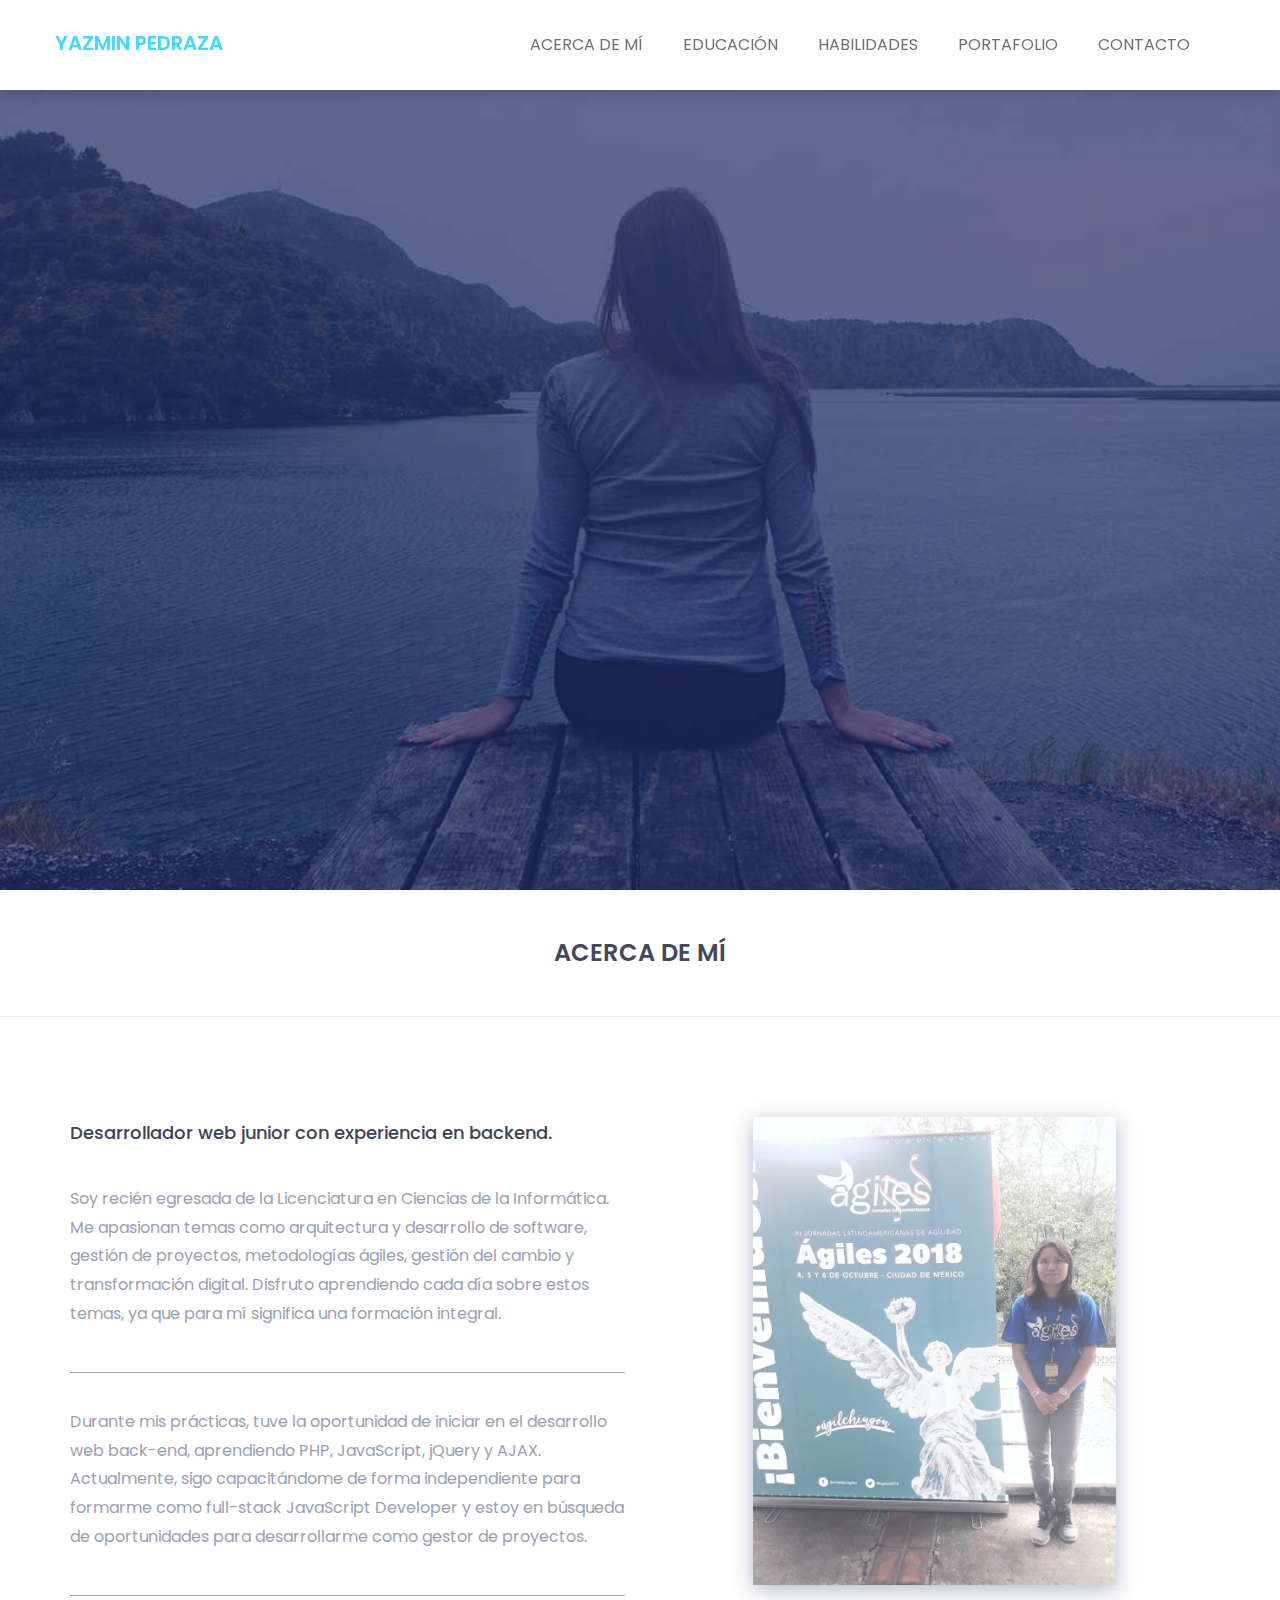
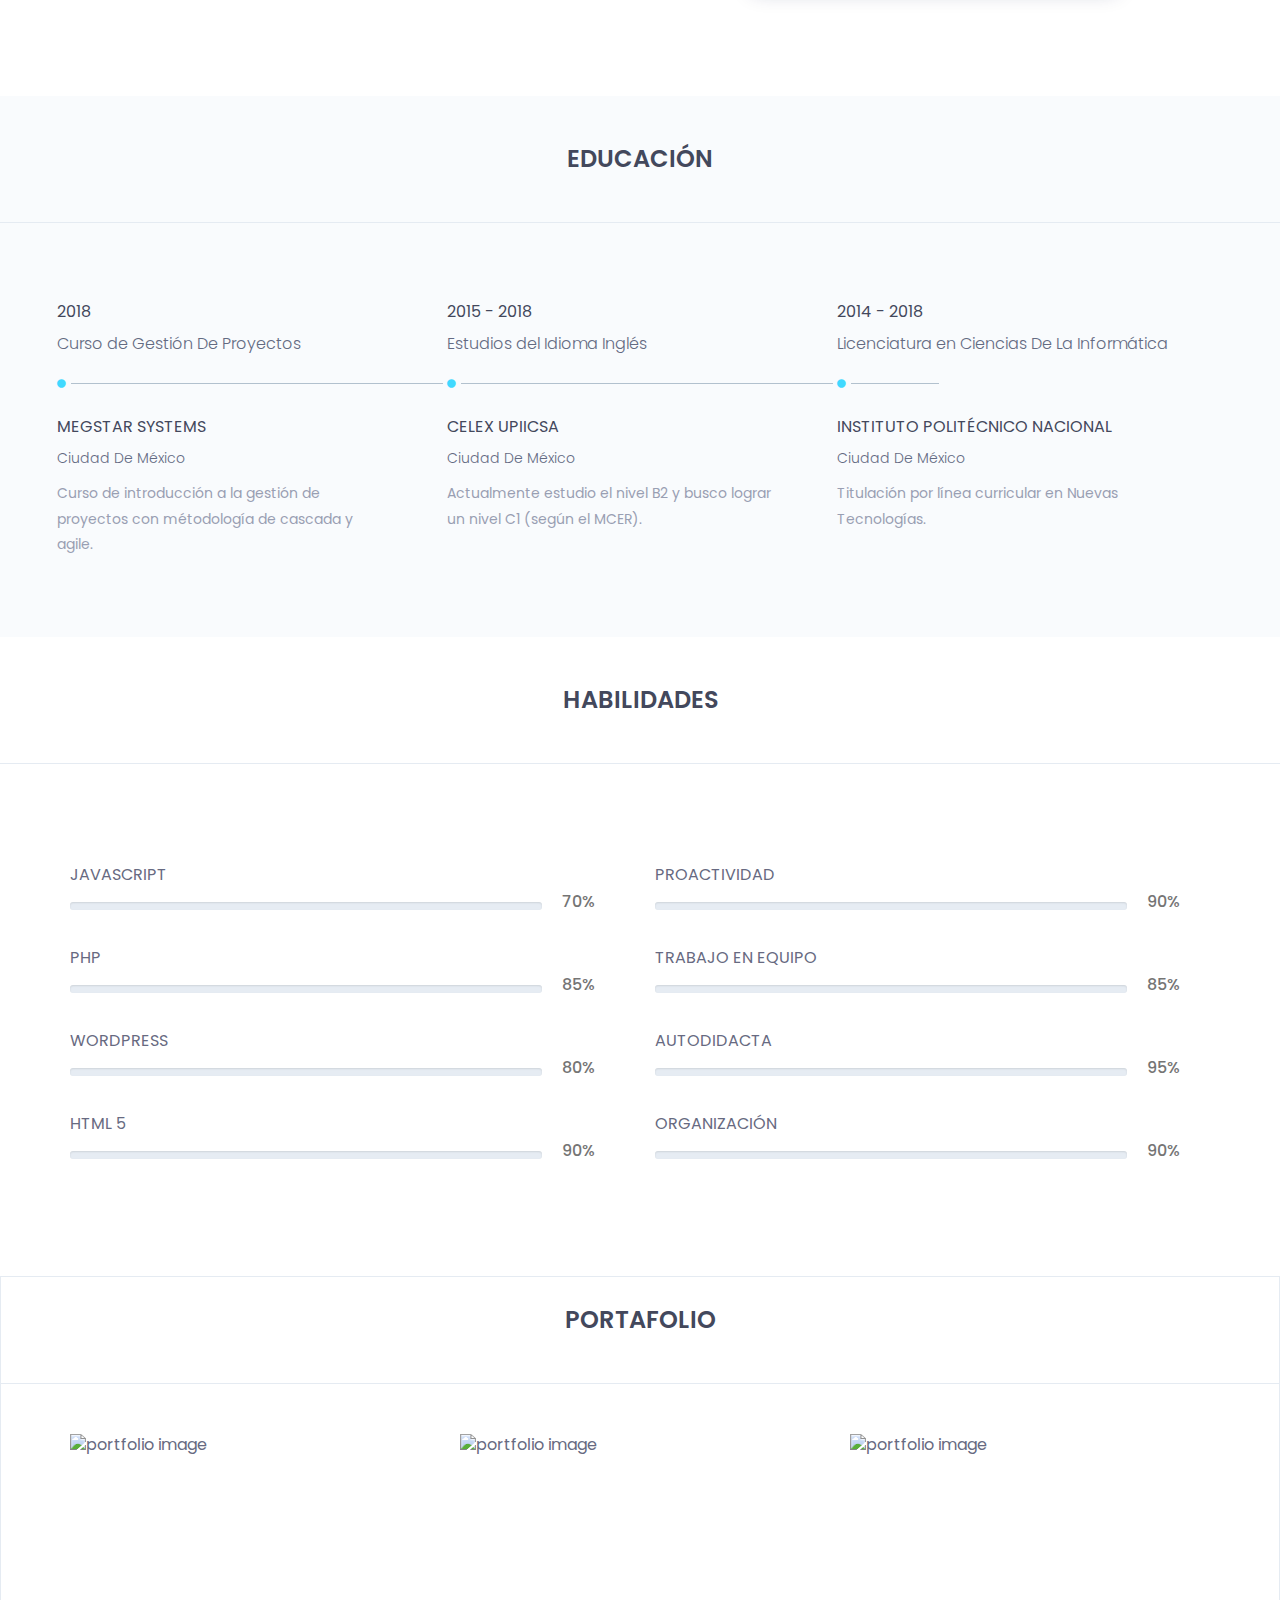
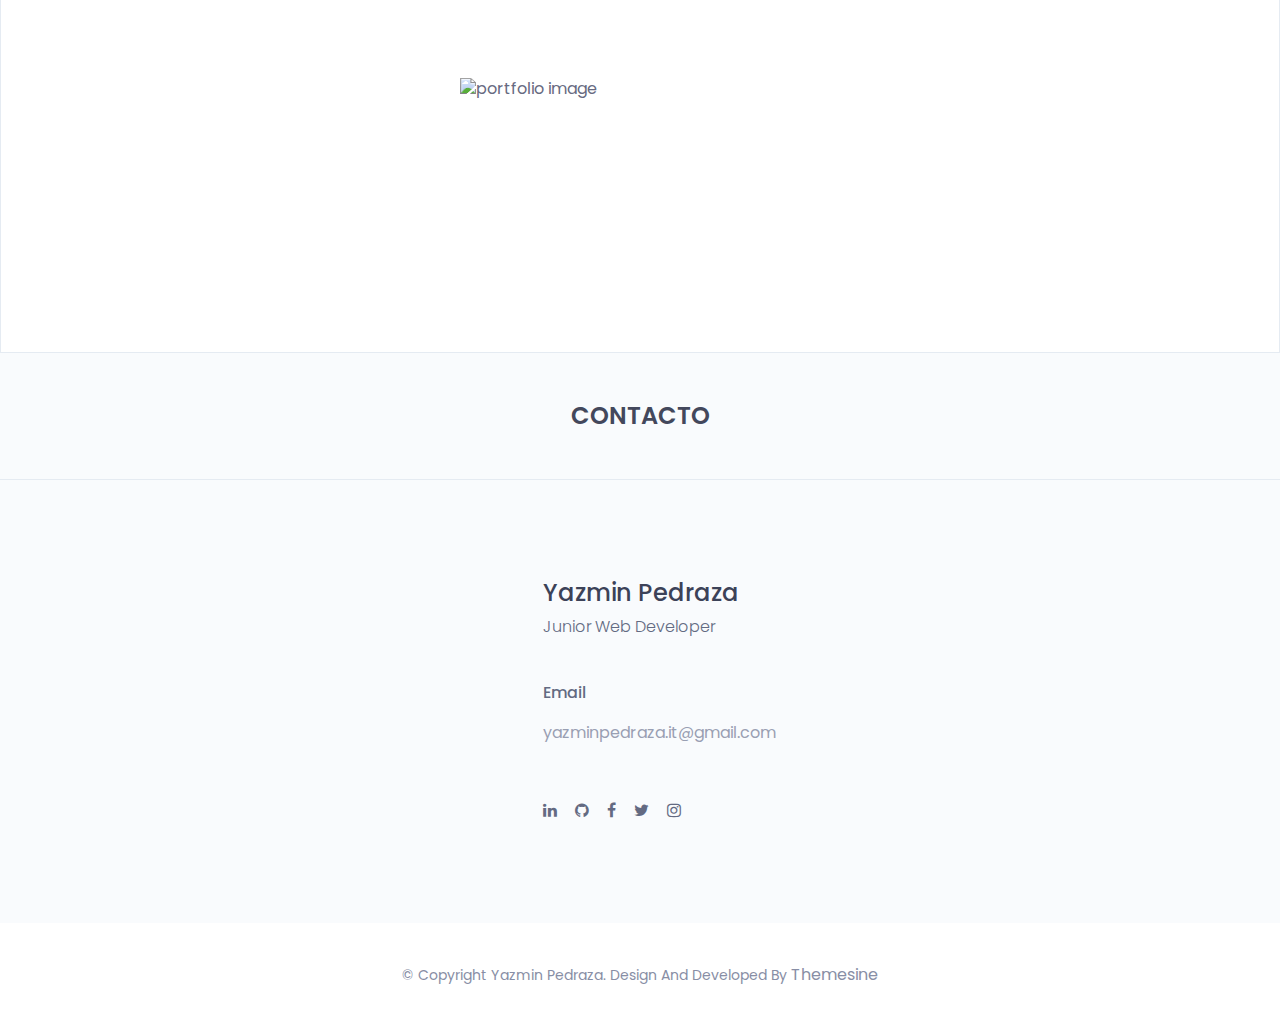
==== index.html @ 6881bf3b "Modificando "Contacto"" ====
<!doctype html>
<html class="no-js" lang="es">

    <head>
        <!-- meta data -->
        <meta charset="utf-8">
        <meta http-equiv="X-UA-Compatible" content="IE=edge">
        <meta name="viewport" content="width=device-width, initial-scale=1">
        <!-- The above 3 meta tags *must* come first in the head; any other head content must come *after* these tags -->

        <!--font-family-->
		<link href="https://fonts.googleapis.com/css?family=Poppins:100,200,300,400,500,600,700,800,900&amp;subset=devanagari,latin-ext" rel="stylesheet">
        
        <!-- title of site -->
        <title>Yazmin Pedraza</title>

        <!-- For favicon png -->
		<link rel="shortcut icon" type="image/icon" href="assets/logo/favicon.png"/>
       
        <!--font-awesome.min.css-->
        <link rel="stylesheet" href="assets/css/font-awesome.min.css">

		<!--flat icon css-->
		<link rel="stylesheet" href="assets/css/flaticon.css">

		<!--animate.css-->
        <link rel="stylesheet" href="assets/css/animate.css">

        <!--owl.carousel.css-->
        <link rel="stylesheet" href="assets/css/owl.carousel.min.css">
		<link rel="stylesheet" href="assets/css/owl.theme.default.min.css">
		
        <!--bootstrap.min.css-->
        <link rel="stylesheet" href="assets/css/bootstrap.min.css">
		
		<!-- bootsnav -->
		<link rel="stylesheet" href="assets/css/bootsnav.css" >	
        
        <!--style.css-->
        <link rel="stylesheet" href="assets/css/style.css">
        
        <!--responsive.css-->
        <link rel="stylesheet" href="assets/css/responsive.css">

        
        <!-- HTML5 shim and Respond.js for IE8 support of HTML5 elements and media queries -->
        <!-- WARNING: Respond.js doesn't work if you view the page via file:// -->
		
        <!--[if lt IE 9]>
			<script src="https://oss.maxcdn.com/html5shiv/3.7.3/html5shiv.min.js"></script>
			<script src="https://oss.maxcdn.com/respond/1.4.2/respond.min.js"></script>
        <![endif]-->

    </head>
	
	<body>
		<!--[if lte IE 9]>
            <p class="browserupgrade">You are using an <strong>outdated</strong> browser. Please <a href="https://browsehappy.com/">upgrade your browser</a> to improve your experience and security.</p>
        <![endif]-->
		
		<!-- top-area Start -->
		<header class="top-area">
			<div class="header-area">
				<!-- Start Navigation -->
			    <nav class="navbar navbar-default bootsnav navbar-fixed dark no-background">

			        <div class="container">

			            <!-- Start Header Navigation -->
			            <div class="navbar-header">
			                <button type="button" class="navbar-toggle" data-toggle="collapse" data-target="#navbar-menu">
			                    <i class="fa fa-bars"></i>
			                </button>
			                <a class="navbar-brand" href="index.html">Yazmin Pedraza</a>
			            </div><!--/.navbar-header-->
			            <!-- End Header Navigation -->

			            <!-- Collect the nav links, forms, and other content for toggling -->
			            <div class="collapse navbar-collapse menu-ui-design" id="navbar-menu">
			                <ul class="nav navbar-nav navbar-right" data-in="fadeInDown" data-out="fadeOutUp">
			                <li class="smooth-menu active"></li>
			                	<li class="smooth-menu"><a href="#about">acerca de mí</a></li>
			                    <li class="smooth-menu"><a href="#education">educación</a></li>
			                    <li class="smooth-menu"><a href="#skills">habilidades</a></li>
			                    <li class="smooth-menu"><a href="#portfolio">portafolio</a></li>
			                    <!--<li class="smooth-menu"><a href="#">blog</a></li>-->
			                    <li class="smooth-menu"><a href="#contact">contacto</a></li>
			                </ul><!--/.nav -->
			            </div><!-- /.navbar-collapse -->
			        </div><!--/.container-->
			    </nav><!--/nav-->
			    <!-- End Navigation -->
			</div><!--/.header-area-->

		    <div class="clearfix"></div>

		</header><!-- /.top-area-->
		<!-- top-area End -->
	
		<!--welcome-hero start -->
		<section id="welcome-hero" class="welcome-hero">
			<div class="container">
				<div class="row">
					<div class="col-md-12 text-center">
						<div class="header-text">
							<h2><span>¡</span>Hola<span>!</span> Soy<br>Yazmin<br>Pedraza</h2>
							<p>Junior Web Developer</p>
						</div><!--/.header-text-->
					</div><!--/.col-->
				</div><!-- /.row-->
			</div><!-- /.container-->

		</section><!--/.welcome-hero-->
		<!--welcome-hero end -->

		<!--about start -->
		<section id="about" class="about">
			<div class="section-heading text-center">
				<h2>Acerca de mí</h2>
			</div>
			<div class="container">
				<div class="about-content">
					<div class="row">
						<div class="col-sm-6">
							<div class="single-about-txt">
								<h3>
									Desarrollador web junior con experiencia en backend. 
								</h3>
								<p>
									Soy recién egresada de la Licenciatura en Ciencias de la Informática. 
									Me apasionan temas como arquitectura y desarrollo de software, gestión de proyectos, metodologías ágiles, gestión del cambio y transformación digital. 
									Disfruto aprendiendo cada día sobre estos temas, ya que para mí significa una formación integral.     
								</p>
								<p>
									Durante mis prácticas, tuve la oportunidad de iniciar en el desarrollo web back-end, aprendiendo PHP, JavaScript, jQuery y AJAX. 
									Actualmente, sigo capacitándome de forma independiente para formarme como  full-stack JavaScript Developer y estoy en búsqueda de oportunidades para desarrollarme como gestor de proyectos. 
								</p>
							</div>
						</div>
						<div class="col-sm-offset-1 col-sm-5">
							<div class="single-about-img">
								<img src="assets/images/about/agiles_2018.jpg" alt="profile_image">
							</div>
						</div>
					</div>
				</div>
			</div>
		</section><!--/.about-->
		<!--about end -->
		
		<!--education start -->
		<section id="education" class="education">
			<div class="section-heading text-center">
				<h2>Educación</h2>
			</div>
			<div class="container">
				<div class="education-horizontal-timeline">
					<div class="row">
						<div class="col-sm-4">
							<div class="single-horizontal-timeline">
								<div class="experience-time">
									<h2>2018</h2>
									<h3>Curso <span> de </span> Gestión de proyectos</h3>
								</div><!--/.experience-time-->
								<div class="timeline-horizontal-border">
									<i class="fa fa-circle" aria-hidden="true"></i>
									<span class="single-timeline-horizontal"></span>
								</div>
								<div class="timeline">
									<div class="timeline-content">
										<h4 class="title">
											Megstar Systems
										</h4>
										<h5>Ciudad de México</h5>
										<p class="description">
											Curso de introducción a la gestión de proyectos con métodología de cascada  y agile. 
										</p>
									</div><!--/.timeline-content-->
								</div><!--/.timeline-->
							</div>
						</div>
						<div class="col-sm-4">
							<div class="single-horizontal-timeline">
								<div class="experience-time">
									<h2>2015 - 2018</h2>
									<h3>Estudios <span>del</span> idioma Inglés </h3>
								</div><!--/.experience-time-->
								<div class="timeline-horizontal-border">
									<i class="fa fa-circle" aria-hidden="true"></i>
									<span class="single-timeline-horizontal"></span>
								</div>
								<div class="timeline">
									<div class="timeline-content">
										<h4 class="title">
											CELEX UPIICSA
										</h4>
										<h5>Ciudad de México</h5>
										<p class="description">
											Actualmente estudio el nivel B2 y busco lograr un nivel C1 (según el MCER).
										</p>
									</div><!--/.timeline-content-->
								</div><!--/.timeline-->
							</div>
						</div>
						<div class="col-sm-4">
							<div class="single-horizontal-timeline">
								<div class="experience-time">
									<h2>2014 - 2018</h2>
									<h3>Licenciatura <span> en </span> Ciencias de la Informática</h3>
								</div><!--/.experience-time-->
								<div class="timeline-horizontal-border">
									<i class="fa fa-circle" aria-hidden="true"></i>
									<span class="single-timeline-horizontal spacial-horizontal-line
									"></span>
								</div>
								<div class="timeline">
									<div class="timeline-content">
										<h4 class="title">
											Instituto Politécnico Nacional
										</h4>
										<h5>Ciudad de México</h5>
										<p class="description">
											Titulación por línea curricular en Nuevas Tecnologías. 
										</p>
									</div><!--/.timeline-content-->
								</div><!--/.timeline-->
							</div>
						</div>
					</div>
				</div>
			</div>

		</section><!--/.education-->
		<!--education end -->

		<!--skills start -->
		<section id="skills" class="skills">
				<div class="skill-content">
					<div class="section-heading text-center">
						<h2>Habilidades</h2>
					</div>
					<div class="container">
						<div class="row">
							<div class="col-md-6">
								<div class="single-skill-content">
									<div class="barWrapper">
										<span class="progressText">JavaScript</span>
										<div class="single-progress-txt">
											<div class="progress ">
												<div class="progress-bar" role="progressbar" aria-valuenow="70" aria-valuemin="10" aria-valuemax="100" style="">
													  
												</div>
											</div>
											<h3>70%</h3>	
										</div>
									</div><!-- /.barWrapper -->
									<div class="barWrapper">
										<span class="progressText">PHP</span>
										<div class="single-progress-txt">
											<div class="progress ">
											   <div class="progress-bar" role="progressbar" aria-valuenow="85" aria-valuemin="10" aria-valuemax="100" style="">
												    
											   </div>
											</div>
											<h3>85%</h3>	
										</div>
									</div><!-- /.barWrapper -->
									<div class="barWrapper">
										<span class="progressText">WordPress</span>
										<div class="single-progress-txt">
											<div class="progress ">
											   <div class="progress-bar" role="progressbar" aria-valuenow="80" aria-valuemin="10" aria-valuemax="100" style="">
												   
											   </div>
											</div>
											<h3>80%</h3>	
										</div>
									</div><!-- /.barWrapper -->
									<div class="barWrapper">
										<span class="progressText">HTML 5</span>
										<div class="single-progress-txt">
											<div class="progress ">
											   <div class="progress-bar" role="progressbar" aria-valuenow="90" aria-valuemin="10" aria-valuemax="100" style="">
												    
											   </div>
											</div>
											<h3>90%</h3>	
										</div>
									</div><!-- /.barWrapper -->
								</div>
							</div>
							<div class="col-md-6">
								<div class="single-skill-content">
									<div class="barWrapper">
										<span class="progressText">Proactividad</span>
										<div class="single-progress-txt">
											<div class="progress ">
												<div class="progress-bar" role="progressbar" aria-valuenow="90" aria-valuemin="10" aria-valuemax="100" style="">
													
												</div>
											</div>
											<h3>90%</h3>	
										</div>
									</div><!-- /.barWrapper -->
									<div class="barWrapper">
										<span class="progressText">Trabajo en equipo</span>
										<div class="single-progress-txt">
											<div class="progress ">
											   <div class="progress-bar" role="progressbar" aria-valuenow="85" aria-valuemin="10" aria-valuemax="100" style="">
												    
											   </div>
											</div>
											<h3>85%</h3>	
										</div>
									</div><!-- /.barWrapper -->
									<div class="barWrapper">
										<span class="progressText">Autodidacta</span>
										<div class="single-progress-txt">
											<div class="progress ">
											   <div class="progress-bar" role="progressbar" aria-valuenow="95" aria-valuemin="10" aria-valuemax="100" style="">
												   
											   </div>
											</div>
											<h3>95%</h3>	
										</div>
									</div><!-- /.barWrapper -->
									<div class="barWrapper">
										<span class="progressText"> Organización</span>
										<div class="single-progress-txt">
											<div class="progress ">
											   <div class="progress-bar" role="progressbar" aria-valuenow="90" aria-valuemin="10" aria-valuemax="100" style="">
												    
											   </div>
											</div>
											<h3>90%</h3>	
										</div>
									</div><!-- /.barWrapper -->
								</div>
							</div>
						</div><!-- /.row -->
					</div>	<!-- /.container -->		
				</div><!-- /.skill-content-->

		</section><!--/.skills-->
		<!--skills end -->

		

		<!--portfolio start -->
		<section id="portfolio" class="portfolio">
			<div class="portfolio-details">
				<div class="section-heading text-center">
					<h2>portafolio</h2>
				</div>
				<div class="container">
					<div class="portfolio-content">
						<div class="isotope">
							<div class="row">

								<div class="col-sm-4">
									<div class="item">
										<img src="assets/images/portfolio/logo_php.jpg" alt="portfolio image"/>
										<div class="isotope-overlay">
											<a>
												Curso de PHP
											</a>
										</div><!-- /.isotope-overlay -->
									</div><!-- /.item -->
									<div class="item" style="display: none;">
										<img src="assets/images/portfolio/logo_sosi.png" alt="portfolio image"/>
										<div class="isotope-overlay">
											<a href="https://masquek-fe.site">
												Proyecto SOSI
											</a>
										</div><!-- /.isotope-overlay -->
									</div><!-- /.item -->
								</div><!-- /.col -->

								<div class="col-sm-4">
									<div class="item">
										<img src="assets/images/portfolio/logo_js.png" alt="portfolio image"/>
										<div class="isotope-overlay">
											<a>
												Curso de JavaScript
											</a>
										</div><!-- /.isotope-overlay -->
									</div><!-- /.item -->
									<div class="item">
										<img src="assets/images/portfolio/logo_sosi.png" alt="portfolio image"/>
										<div class="isotope-overlay">
											<a href="https://masquek-fe.site">
												Proyecto SOSI
											</a>
										</div><!-- /.isotope-overlay -->
									</div><!-- /.item -->
								</div><!-- /.col -->

								<div class="col-sm-4">
									<div class="item">
										<img src="assets/images/portfolio/logo_wp.png" alt="portfolio image"/>
										<div class="isotope-overlay">
											<a>
												Curso de WordPress
											</a>
										</div><!-- /.isotope-overlay -->

									</div><!-- /.item -->
									<div class="item" style="display: none;">
										<img src="assets/images/portfolio/p5.jpg" alt="portfolio image"/>
										<div class="isotope-overlay">
											<a href="#">
												Próximamente
											</a>
										</div><!-- /.isotope-overlay -->
									</div><!-- /.item -->
								</div><!-- /.col -->
							</div><!-- /.row -->
						</div><!--/.isotope-->
					</div><!--/.gallery-content-->
				</div><!--/.container-->
			</div><!--/.portfolio-details-->

		</section><!--/.portfolio-->
		<!--portfolio end -->

		<!--contact start -->
		<section id="contact" class="contact">
			<div class="section-heading text-center">
				<h2>contacto</h2>
			</div>
			<div class="container" id="contact_container">
				<div class="contact-content">
					<div class="row">
						<div class="col-md-offset-1">
							<div class="single-contact-box">
								<div class="contact-adress">
									<div class="contact-add-head">
										<h3>Yazmin Pedraza</h3>
										<p>Junior web developer</p>
									</div>
									<div class="contact-add-info">
										<div class="single-contact-add-info">
											<h3>email</h3>
											<p>yazminpedraza.it@gmail.com</p>
										</div>
									</div>
								</div><!--/.contact-adress-->
								<div class="hm-foot-icon">
									<ul>
										<li><a href="https://www.linkedin.com/in/yazmin-pedraza" target="_blank"><i class="fa fa-linkedin"></i></a></li><!--/li-->
										<li><a href="https://github.com/YazminPedraza" target="_blank"><i class="fa fa-github"></i></a></li><!--/li-->
										<li><a href="https://www.facebook.com/yazinect" target="_blank"><i class="fa fa-facebook"></i></a></li><!--/li-->
										<li><a href="https://twitter.com/yazinect" target="_blank"><i class="fa fa-twitter"></i></a></li><!--/li-->
										<li><a href="https://www.instagram.com/yazinect" target="_blank"><i class="fa fa-instagram"></i></a></li><!--/li-->
									</ul><!--/ul-->
								</div><!--/.hm-foot-icon-->
							</div><!--/.single-contact-box-->
						</div><!--/.col-->
					</div><!--/.row-->
				</div><!--/.contact-content-->
			</div><!--/.container-->

		</section><!--/.contact-->
		<!--contact end -->

		<!--footer-copyright start-->
		<footer id="footer-copyright" class="footer-copyright">
			<div class="container">
				<div class="hm-footer-copyright text-center">
					<p>
						&copy; copyright Yazmin Pedraza. design and developed by <a href="https://www.themesine.com/">themesine</a>
					</p><!--/p-->
				</div><!--/.text-center-->
			</div><!--/.container-->

			<div id="scroll-Top">
				<div class="return-to-top">
					<i class="fa fa-angle-up " id="scroll-top" ></i>
				</div>
				
			</div><!--/.scroll-Top-->
			
        </footer><!--/.footer-copyright-->
		<!--footer-copyright end-->
		
		<!-- Include all js compiled plugins (below), or include individual files as needed -->

		<script src="assets/js/jquery.js"></script>
        
        <!--modernizr.min.js-->
        <script src="https://cdnjs.cloudflare.com/ajax/libs/modernizr/2.8.3/modernizr.min.js"></script>
		
		<!--bootstrap.min.js-->
        <script src="assets/js/bootstrap.min.js"></script>
		
		<!-- bootsnav js -->
		<script src="assets/js/bootsnav.js"></script>
		
		<!-- jquery.sticky.js -->
		<script src="assets/js/jquery.sticky.js"></script>
		
		<!-- for progress bar start-->

		<!-- progressbar js -->
		<script src="assets/js/progressbar.js"></script>

		<!-- appear js -->
		<script src="assets/js/jquery.appear.js"></script>

		<!-- for progress bar end -->

		<!--owl.carousel.js-->
        <script src="assets/js/owl.carousel.min.js"></script>


		<script src="https://cdnjs.cloudflare.com/ajax/libs/jquery-easing/1.4.1/jquery.easing.min.js"></script>
		
        
        <!--Custom JS-->
        <script src="assets/js/custom.js"></script>
        
    </body>
	
</html>
---- assets/css/flaticon.css ----
/*
    Flaticon icon font: Flaticon
    Creation date: 21/11/2018 08:39
    */

@font-face {
  font-family: "Flaticon";
  src: url("../fonts/Flaticon.eot");
  src: url("../fonts/Flaticon.eot?#iefix") format("embedded-opentype"),
       url("../fonts/Flaticon.woff") format("woff"),
       url("../fonts/Flaticon.ttf") format("truetype"),
       url("../fonts/Flaticon.svg#Flaticon") format("svg");
  font-weight: normal;
  font-style: normal;
}

@media screen and (-webkit-min-device-pixel-ratio:0) {
  @font-face {
    font-family: "Flaticon";
    src: url("../fonts/Flaticon.svg#Flaticon") format("svg");
  }
}

[class^="flaticon-"]:before, [class*=" flaticon-"]:before,
[class^="flaticon-"]:after, [class*=" flaticon-"]:after {   
  font-family: Flaticon;
  font-size: 24px;
  font-style: normal;
  margin-left: 0px;
}

.flaticon-facebook-logo-button:before { content: "\f100"; }
.flaticon-twitter-logo-button:before { content: "\f101"; }
.flaticon-linkedin-logo-button:before { content: "\f102"; }
.flaticon-github-logo:before { content: "\f103"; }
---- assets/css/bootsnav.css ----
/* ==============================================================

Template name : Bootsnav - Multi Purpose Header
Categorie : Bootstrap Menu in CSS
Author : adamnurdin01
Version : v.1.2
Created : 2016-06-02
Last update : 2016-10-19

============================================================== */

/* MEGAMENU STYLE
=================================*/
nav.bootsnav .dropdown.megamenu-fw {
    position: static;
}

nav.bootsnav .container {
    position: relative;
}

nav.bootsnav .megamenu-fw .dropdown-menu {
    left: auto;
}

nav.bootsnav .megamenu-content {
    padding: 15px;
    width: 100% !important;
}

nav.bootsnav .megamenu-content .title{
    margin-top: 0;
}

nav.bootsnav .dropdown.megamenu-fw .dropdown-menu {
    left: 0;
    right: 0;
}

/* Navbar
=================================*/
nav.navbar.bootsnav{
    margin-bottom: 0;
    -moz-border-radius: 0px;
    -webkit-border-radius: 0px;
    -o-border-radius: 0px;
    border-radius: 0px;
    background-color: #fff;
    border: none;
    border-bottom: solid 1px #e0e0e0;
    z-index: 9;
}

nav.navbar.bootsnav ul.nav > li > a{
    color: #6f6f6f;
    background-color: transparent;
    outline: none;
    margin-bottom: -2px;
}

nav.navbar.bootsnav ul.nav li.megamenu-fw > a:hover,
nav.navbar.bootsnav ul.nav li.megamenu-fw > a:focus,
nav.navbar.bootsnav ul.nav li.active > a:hover,
nav.navbar.bootsnav ul.nav li.active > a:focus,
nav.navbar.bootsnav ul.nav li.active > a{
    background-color: transparent;
}

nav.navbar.bootsnav .navbar-toggle{
    background-color: #fff;
    border: none;
    padding: 0;
    font-size: 18px;
    position: relative;
    top: 5px;
}

nav.navbar.bootsnav ul.nav .dropdown-menu .dropdown-menu{
    top: 0;
    left: 100%;
}

nav.navbar.bootsnav ul.nav ul.dropdown-menu > li > a{
    white-space:normal;
}


ul.menu-col{
    padding: 0;
    margin: 0;
    list-style: none;
}

ul.menu-col li a{
    color: #6f6f6f;
}

ul.menu-col li a:hover,
ul.menu-col li a:focus{
    text-decoration: none;
}

/* Navbar Full
=================================*/
nav.bootsnav.navbar-full{
    padding-bottom: 10px;
    padding-top: 10px;
}

nav.bootsnav.navbar-full .navbar-header{
    display: block;
    width: 100%;
}

nav.bootsnav.navbar-full .navbar-toggle{
    display: inline-block;
    margin-right: 0;
    position: relative;
    top: 0;
    font-size: 30px;
    -webkit-transition: all 1s ease-in-out;
	-moz-transition: all 1s ease-in-out;
	-o-transition: all 1s ease-in-out;
	-ms-transition: all 1s ease-in-out;
	transition: all 1s ease-in-out;
}

nav.bootsnav.navbar-full .navbar-collapse{
    position: fixed;
    width: 100%;
    height: 100% !important;
    top: 0;
    left: 0;
    padding: 0;
    display: none !important;
    z-index: 9;
}

nav.bootsnav.navbar-full .navbar-collapse.in{
    display: block !important;
}

nav.bootsnav.navbar-full .navbar-collapse .nav-full{
    overflow: auto;
}

nav.bootsnav.navbar-full .navbar-collapse .wrap-full-menu{
    display: table-cell;
    vertical-align: middle;
    background-color: #fff;
    overflow: auto;
}

nav.bootsnav.navbar-full .navbar-collapse .nav-full::-webkit-scrollbar {
    width: 0;
}

nav.bootsnav.navbar-full .navbar-collapse .nav-full::-moz-scrollbar {
    width: 0;
}

nav.bootsnav.navbar-full .navbar-collapse .nav-full::-ms-scrollbar {
    width: 0;
}

nav.bootsnav.navbar-full .navbar-collapse .nav-full::-o-scrollbar {
    width: 0;
}


nav.bootsnav.navbar-full .navbar-collapse ul.nav{
    display: block;
    width: 100%;
    overflow: auto;
}

nav.bootsnav.navbar-full .navbar-collapse ul.nav a:hover,
nav.bootsnav.navbar-full .navbar-collapse ul.nav a:focus,
nav.bootsnav.navbar-full .navbar-collapse ul.nav a{
    background-color: transparent;
}

nav.bootsnav.navbar-full .navbar-collapse ul.nav > li{
    float: none;
    display: block;
    text-align: center;
}

nav.bootsnav.navbar-full .navbar-collapse ul.nav > li > a{
    display: table;
    margin: auto;
    text-transform: uppercase;
    font-weight: bold;
    letter-spacing: 2px;
    font-size: 24px;
    padding: 10px 15px;
}

li.close-full-menu > a{
    padding-top: 0px;
    padding-bottom: 0px;
}

li.close-full-menu{
    padding-top: 30px;
    padding-bottom: 30px;
}

/* Atribute Navigation
=================================*/
.attr-nav{
    float: right;
    display: inline-block;
    margin-left: 13px;
    margin-right: -15px;
}

.attr-nav > ul{
    padding: 0;
    margin: 0 0 -7px 0;
    list-style: none;
    display: inline-block;
}

.attr-nav > ul > li{
    float: left;
    display: block;
}

.attr-nav > ul > li > a{
    color: #6f6f6f;
    display: block;
    padding: 28px 15px;
    position: relative;
}

.attr-nav > ul > li > a span.badge{
    position: absolute;
    top: 50%;
    margin-top: -15px;
    right: 5px;
    font-size: 10px;
    padding: 0;
    width: 15px;
    height: 15px;
    padding-top: 2px;
}

.attr-nav > ul > li.dropdown ul.dropdown-menu{
    -moz-border-radius: 0px;
    -webkit-border-radius: 0px;
    -o-border-radius: 0px;
    border-radius: 0px;
    -moz-box-shadow: 0px 0px 0px;
    -webkit-box-shadow: 0px 0px 0px;
    -o-box-shadow: 0px 0px 0px;
    box-shadow: 0px 0px 0px;
    border: solid 1px #e0e0e0;
}

ul.cart-list{
    padding: 0 !important;
    width: 250px !important;
}

ul.cart-list > li{
    position: relative;
    border-bottom: solid 1px #efefef;
    padding: 15px 15px 23px 15px !important;
}

ul.cart-list > li > a.photo{
    padding: 0 !important;
    margin-right: 15px;
    float: left;
    display: block;
    width: 50px;
    height: 50px;
    left: 15px;
    top: 15px;
}

ul.cart-list > li img{
    width: 50px;
    height: 50px;
    border: solid 1px #efefef;
}

ul.cart-list > li > h6{
    margin: 0;
}

ul.cart-list > li > h6 > a.photo{
    padding: 0 !important;
    display: block;
}

ul.cart-list > li > p{
    margin-bottom: 0;
}

ul.cart-list > li.total{
    background-color: #f5f5f5;
    padding-bottom: 15px !important;
}

ul.cart-list > li.total > .btn{
    display: inline-block;
    border-bottom: solid 1px #efefef;
}

ul.cart-list > li .price{
    font-weight: bold;
}

ul.cart-list > li.total > span{
    padding-top: 8px;
}

/* Top Search
=================================*/
.top-search{
    background-color: #333;
    padding: 10px 0;
    display: none;
}

.top-search input.form-control{
    background-color: transparent;
    border: none;
    -moz-box-shadow: 0px 0px 0px;
    -webkit-box-shadow: 0px 0px 0px;
    -o-box-shadow: 0px 0px 0px;
    box-shadow: 0px 0px 0px;
    color: #fff;
    height: 40px;
    padding: 0 15px;
}

.top-search .input-group-addon{
    background-color: transparent;
    border: none;
    color: #fff;
    padding-left: 0;
    padding-right: 0;
}

.top-search .input-group-addon.close-search{
    cursor: pointer;
}

/* Side Menu
=================================*/
body{
    -webkit-transition: all 0.3s ease-in-out;
	-moz-transition: all 0.3s ease-in-out;
	-o-transition: all 0.3s ease-in-out;
	-ms-transition: all 0.3s ease-in-out;
	transition: all 0.3s ease-in-out;
}

body.on-side{
    margin-left: -280px;
}

.side{
    position: fixed;
    overflow-y: auto;
    top: 0;
    right: -280px;
    width: 280px;
    padding: 25px 30px;
    height: 100%;
    display: block;
    background-color: #333;
    -webkit-transition: all 0.3s ease-in-out;
	-moz-transition: all 0.3s ease-in-out;
	-o-transition: all 0.3s ease-in-out;
	-ms-transition: all 0.3s ease-in-out;
	transition: all 0.3s ease-in-out;
    z-index: 9;
}

.side.on{
    right: 0;
}

.side .close-side{
    float: right;
    color: #fff;
    position: relative;
    z-index: 2;
    font-size: 16px;
}

.side .widget{
    position: relative;
    z-index: 1;
    margin-bottom: 25px;
}

.side .widget .title{
    color: #fff;
    margin-bottom: 15px;
}

.side .widget ul.link{
    padding: 0;
    margin: 0;
    list-style: none;
}

.side .widget ul.link li a{
    color: #9f9f9f;
    letter-spacing: 1px;
}

.side .widget ul.link li a:focus,
.side .widget ul.link li a:hover{
    color: #fff;
    text-decoration: none;
}

/* Share
=================================*/
nav.navbar.bootsnav .share{
    padding: 0 30px;
    margin-bottom: 30px;
}

nav.navbar.bootsnav .share ul{
    display: inline-block;
    padding: 0;
    margin: 0 0 -7px 0;
    list-style: none;
}

nav.navbar.bootsnav .share ul > li{
    float: left;
    display: block;
    margin-right: 5px;
}

nav.navbar.bootsnav .share ul > li > a{
    display: table-cell;
    vertical-align: middle;
    text-align: center;
    width: 35px;
    height: 35px;
    -moz-border-radius: 50%;
    -webkit-border-radius: 50%;
    -o-border-radius: 50%;
    border-radius: 50%;
    background-color: #cfcfcf;
    color: #fff;
}

/* Transparent
=================================*/
nav.navbar.bootsnav.navbar-fixed{
    position: fixed;
    display: block;
    width: 100%;
}

nav.navbar.bootsnav.no-background{
    -webkit-transition: all 1s ease-in-out;
	-moz-transition: all 1s ease-in-out;
	-o-transition: all 1s ease-in-out;
	-ms-transition: all 1s ease-in-out;
	transition: all 1s ease-in-out;
}

/* Navbar Sticky
=================================*/
.wrap-sticky{
    position: relative;
    -webkit-transition: all 0.3s ease-in-out;
	-moz-transition: all 0.3s ease-in-out;
	-o-transition: all 0.3s ease-in-out;
	-ms-transition: all 0.3s ease-in-out;
	transition: all 0.3s ease-in-out;
}

.wrap-sticky nav.navbar.bootsnav{
    position: absolute;
    width: 100%;
    left: 0;
    top: 0;
}

.wrap-sticky nav.navbar.bootsnav.sticked{
    position: fixed;
    -webkit-transition: all 0.2s ease-in-out;
	-moz-transition: all 0.2s ease-in-out;
	-o-transition: all 0.2s ease-in-out;
	-ms-transition: all 0.2s ease-in-out;
	transition: all 0.2s ease-in-out;
}

body.on-side .wrap-sticky nav.navbar.bootsnav.sticked{
    left: -280px;
}

/* Navbar Responsive
=================================*/
@media (min-width: 1024px) and (max-width:1400px) {
    body.wrap-nav-sidebar .wrapper .container{
        width: 100%;
        padding-left: 30px;
        padding-right: 30px;
    }
}

@media (min-width: 1024px) {
    /* General Navbar
    =================================*/
    nav.navbar.bootsnav ul.nav .dropdown-menu .dropdown-menu{
        margin-top: -2px;
    }

    nav.navbar.bootsnav ul.nav.navbar-right .dropdown-menu .dropdown-menu{
        left: -200px;
    }
    
    nav.navbar.bootsnav ul.nav > li > a{
        padding: 30px 15px;
        font-weight: 600;
    }
    
    nav.navbar.bootsnav ul.nav > li.dropdown > a.dropdown-toggle:after{
        font-family: 'FontAwesome';
        content: "\f0d7";
        margin-left: 5px;
        margin-top: 2px;
    }
    
    nav.navbar.bootsnav li.dropdown ul.dropdown-menu{
        -moz-box-shadow: 0px 0px 0px;
        -webkit-box-shadow: 0px 0px 0px;
        -o-box-shadow: 0px 0px 0px;
        box-shadow: 0px 0px 0px;
        -moz-border-radius: 0px;
        -webkit-border-radius: 0px;
        -o-border-radius: 0px;
        border-radius: 0px;
        padding: 0;
        width: 200px;
        background: #fff;
        border: solid 1px #e0e0e0;
        border-top: solid 5px;
    }
    
    nav.navbar.bootsnav li.dropdown ul.dropdown-menu > li a:hover,
    nav.navbar.bootsnav li.dropdown ul.dropdown-menu > li a:hover{
        background-color: transparent;
    }
    
    nav.navbar.bootsnav li.dropdown ul.dropdown-menu > li > a{
        padding: 10px 15px;
        border-bottom: solid 1px #eee;
        color: #6f6f6f;
    }
    
    nav.navbar.bootsnav li.dropdown ul.dropdown-menu > li:last-child > a{
        border-bottom: none;
    }
    
    nav.navbar.bootsnav ul.navbar-right li.dropdown ul.dropdown-menu li a{
        text-align: right;
    }
    
    nav.navbar.bootsnav li.dropdown ul.dropdown-menu li.dropdown > a.dropdown-toggle:before{
        font-family: 'FontAwesome';
        float: right;
        content: "\f105";
        margin-top: 0;
    }
    
    nav.navbar.bootsnav ul.navbar-right li.dropdown ul.dropdown-menu li.dropdown > a.dropdown-toggle:before{
        font-family: 'FontAwesome';
        float: left;
        content: "\f104";
        margin-top: 0;
    }
    
    nav.navbar.bootsnav li.dropdown ul.dropdown-menu ul.dropdown-menu{
        top: -3px;
    }
    
    nav.navbar.bootsnav ul.dropdown-menu.megamenu-content{
        padding: 0 15px !important;
    }
    
    nav.navbar.bootsnav ul.dropdown-menu.megamenu-content > li{
       padding: 25px 0 20px;
    }
    
    nav.navbar.bootsnav ul.dropdown-menu.megamenu-content.tabbed{
        padding: 0;
    }
    
    nav.navbar.bootsnav ul.dropdown-menu.megamenu-content.tabbed > li{
        padding: 0;
    }
    
    nav.navbar.bootsnav ul.dropdown-menu.megamenu-content .col-menu{
        padding: 0 30px;
        margin: 0 -0.5px;
        border-left: solid 1px #f0f0f0;
        border-right: solid 1px #f0f0f0;
    }
    
    nav.navbar.bootsnav ul.dropdown-menu.megamenu-content .col-menu:first-child{
        border-left: none;
    }
    
    nav.navbar.bootsnav ul.dropdown-menu.megamenu-content .col-menu:last-child{
        border-right: none;
    }
    
    nav.navbar.bootsnav ul.dropdown-menu.megamenu-content .content{
        display: none;
    }
    
    nav.navbar.bootsnav ul.dropdown-menu.megamenu-content .content ul.menu-col li a{
        text-align: left;
        padding: 5px 0;
        display: block;
        width: 100%;
        margin-bottom: 0;
        border-bottom: none;
        color: #6f6f6f;
    }
    
    nav.navbar.bootsnav.on ul.dropdown-menu.megamenu-content .content{
        display: block !important;
        height: auto !important;
    }
    
    /* Navbar Transparent
    =================================*/  
    nav.navbar.bootsnav.no-background{
        background-color: transparent;
        border: none;
    }
    
    nav.navbar.bootsnav.navbar-transparent .attr-nav{
        padding-left: 15px;
        margin-left: 30px;
    }
    
    nav.navbar.bootsnav.navbar-transparent.white{
        background-color: rgba(255,255,255,0.3);
        border-bottom: solid 1px #bbb;
    }
    
    nav.navbar.navbar-inverse.bootsnav.navbar-transparent.dark,
    nav.navbar.bootsnav.navbar-transparent.dark{
        background-color: rgba(0,0,0,0.3);
        border-bottom: solid 1px #555;
    }
    
    nav.navbar.bootsnav.navbar-transparent.white .attr-nav{
        border-left: solid 1px #bbb;
    }
    
    nav.navbar.navbar-inverse.bootsnav.navbar-transparent.dark .attr-nav,
    nav.navbar.bootsnav.navbar-transparent.dark .attr-nav{
        border-left: solid 1px #555;
    }
    
    nav.navbar.bootsnav.no-background.white .attr-nav > ul > li > a,
    nav.navbar.bootsnav.navbar-transparent.white .attr-nav > ul > li > a,
    nav.navbar.bootsnav.navbar-transparent.white ul.nav > li > a,
    nav.navbar.bootsnav.no-background.white ul.nav > li > a{
        color: #fff;
    }
    
    nav.navbar.bootsnav.navbar-transparent.dark .attr-nav > ul > li > a,
    nav.navbar.bootsnav.navbar-transparent.dark ul.nav > li > a{
        color: #eee;
    }
    
    nav.navbar.bootsnav.navbar-fixed.navbar-transparent .logo-scrolled,
    nav.navbar.bootsnav.navbar-fixed.no-background .logo-scrolled{
        display: none;
    }

    nav.navbar.bootsnav.navbar-fixed.navbar-transparent .logo-display,
    nav.navbar.bootsnav.navbar-fixed.no-background .logo-display{
        display: block;
    }

    nav.navbar.bootsnav.navbar-fixed .logo-display{
        display: none;
    }

    nav.navbar.bootsnav.navbar-fixed .logo-scrolled{
        display: block;
    }
    
    /* Atribute Navigation
    =================================*/    
    .attr-nav > ul > li.dropdown ul.dropdown-menu{
        margin-top: 0;
        margin-left: 55px;
        width: 250px;
        left: -250px;
    }
    
    /* Menu Center
    =================================*/
    nav.navbar.bootsnav.menu-center .container{
        position: relative;
    }
    
    nav.navbar.bootsnav.menu-center ul.nav.navbar-center{
        float:none;
        margin: 0 auto;
        display: table;
        table-layout: fixed;
    }
    
    nav.navbar.bootsnav.menu-center .navbar-header,
    nav.navbar.bootsnav.menu-center .attr-nav{
        position: absolute;
    }
    
    nav.navbar.bootsnav.menu-center .attr-nav{
        right: 15px;
    }
    
    /* Navbar Brand top
    =================================*/
    nav.bootsnav.navbar-brand-top .navbar-header{
        display: block;
        width: 100%;
        text-align: center;
    }
    
    nav.bootsnav.navbar-brand-top ul.nav > li.dropdown > ul.dropdown-menu{
        margin-top: 2px;
    }
    
    nav.bootsnav.navbar-brand-top ul.nav > li.dropdown.megamenu-fw > ul.dropdown-menu{
        margin-top: 0;
    }
    
    nav.bootsnav.navbar-brand-top .navbar-header .navbar-brand{
        display: inline-block;
        float: none;
        margin: 0;
    }
    
    nav.bootsnav.navbar-brand-top .navbar-collapse{
        text-align: center;
    }
    
    nav.bootsnav.navbar-brand-top ul.nav{
        display: inline-block;
        float: none;
        margin: 0 0 -5px 0;
    }
    
    /* Navbar Center
    =================================*/
    nav.bootsnav.brand-center .navbar-header{
        display: block;
        width: 100%;
        position: absolute;
        text-align: center;
        top: 0;
        left: 0;
    }
    
    nav.bootsnav.brand-center .navbar-brand{
        display: inline-block;
        float: none;
    }
    
    nav.bootsnav.brand-center .navbar-collapse{
        text-align: center;
        display: inline-block;
        padding-left: 0;
        padding-right: 0;
    }
    
    nav.bootsnav.brand-center ul.nav > li.dropdown > ul.dropdown-menu{
        margin-top: 2px;
    }
    
    nav.bootsnav.brand-center ul.nav > li.dropdown.megamenu-fw > ul.dropdown-menu{
        margin-top: 0;
    }
    
    nav.bootsnav.brand-center .navbar-collapse .col-half{
        width: 50%;
        float: left;
        display: block;
    }
    
    nav.bootsnav.brand-center .navbar-collapse .col-half.left{
        text-align: right;
        padding-right: 100px;
    }
    
    nav.bootsnav.brand-center .navbar-collapse .col-half.right{
        text-align: left;
        padding-left: 100px;
    }
    
    nav.bootsnav.brand-center ul.nav{
        float: none !important;
        margin-bottom: -5px !important;
        display: inline-block !important;
    }
    
    nav.bootsnav.brand-center ul.nav.navbar-right{
        margin: 0;
    }
    
    nav.bootsnav.brand-center.center-side .navbar-collapse .col-half.left{
        text-align: left;
        padding-right: 100px;
    }
    
    nav.bootsnav.brand-center.center-side .navbar-collapse .col-half.right{
        text-align: right;
        padding-left: 100px;
    }
    
    /* Navbar Sidebar
    =================================*/
    body.wrap-nav-sidebar .wrapper{
        padding-left: 260px; 
        overflow-x: hidden;
    }

    nav.bootsnav.navbar-sidebar{
        position: fixed;
        width: 260px;
        overflow: hidden;
        left: 0;
        padding: 0  0 0 0 !important;
        background: #fff;
        border-right: solid 1px #dfdfdf;
    }  
    
    nav.bootsnav.navbar-sidebar .scroller{
        width: 280px;
        overflow-y:auto;
        overflow-x: hidden;
    }

    nav.bootsnav.navbar-sidebar .container-fluid,
    nav.bootsnav.navbar-sidebar .container{
        padding: 0 !important;
    }

    nav.bootsnav.navbar-sidebar .navbar-header{
        float: none;
        display: block;
        width: 260px;
        padding: 10px 15px;
        margin: 10px 0 0 0 !important;
    }
    
    nav.bootsnav.navbar-sidebar .navbar-collapse{
        padding: 0 !important;
        width: 260px;
    }

    nav.bootsnav.navbar-sidebar ul.nav{
        float: none;
        display: block;
        width: 100%;
        padding: 0 15px !important;
        margin: 0 0 30px 0;
    }

    nav.bootsnav.navbar-sidebar ul.nav li{
        float: none !important;
    }
    
    nav.bootsnav.navbar-sidebar ul.nav > li > a{
        padding: 10px 15px;
        font-weight: bold;
    }
    
    nav.bootsnav.navbar-sidebar ul.nav > li.dropdown > a:after{
        float: right;
    }
    
    nav.bootsnav.navbar-sidebar ul.nav li.dropdown ul.dropdown-menu{
        left: 100%;
        top: 0;
        position: relative !important;
        left: 0 !important;
        width: 100% !important;
        height: auto !important;
        background-color: transparent;
        border: none !important;
        padding: 0;
        -moz-box-shadow: 0px 0px 0px;
        -webkit-box-shadow: 0px 0px 0px;
        -o-box-shadow: 0px 0px 0px;
        box-shadow: 0px 0px 0px;
    }
    
    nav.bootsnav.navbar-sidebar ul.nav .megamenu-content .col-menu{
        border: none !important;
    }
    
    nav.bootsnav.navbar-sidebar ul.nav > li.dropdown > ul.dropdown-menu{
        margin-bottom: 15px;
    }
    
    nav.bootsnav.navbar-sidebar ul.nav li.dropdown ul.dropdown-menu{
        padding-left: 0;
        float: none;
        margin-bottom: 0;
    }
    
    nav.bootsnav.navbar-sidebar ul.nav li.dropdown ul.dropdown-menu li a{
        padding:  5px 15px;
        color: #6f6f6f;
        border: none;
    }
    
    nav.bootsnav.navbar-sidebar ul.nav li.dropdown ul.dropdown-menu ul.dropdown-menu{
        padding-left: 15px;
        margin-top: 0;
    }
    
    nav.bootsnav.navbar-sidebar ul.nav li.dropdown ul.dropdown-menu li.dropdown > a:before{
        font-family: 'FontAwesome';
        content: "\f105";
        float: right;
    }
    
    nav.bootsnav.navbar-sidebar ul.nav li.dropdown.on ul.dropdown-menu li.dropdown.on > a:before{
        content: "\f107";
    }
    
    nav.bootsnav.navbar-sidebar ul.dropdown-menu.megamenu-content > li{
        padding: 0 !important;
    }
        
    nav.bootsnav.navbar-sidebar .dropdown .megamenu-content .col-menu{
        display: block;
        float: none !important;
        padding: 0;
        margin: 0;
        width: 100%;
    }
    
    nav.bootsnav.navbar-sidebar .dropdown .megamenu-content .col-menu .title{
        padding: 7px 0;
        text-transform: none;
        font-weight: 400;
        letter-spacing: 0px;
        margin-bottom: 0;
        cursor: pointer;
        color: #6f6f6f;
    }
    
    nav.bootsnav.navbar-sidebar .dropdown .megamenu-content .col-menu .title:before{
        font-family: 'FontAwesome';
        content: "\f105";
        float: right;
    }
    
    nav.bootsnav.navbar-sidebar .dropdown .megamenu-content .col-menu.on .title:before{
        content: "\f107";
    }
    
    nav.bootsnav.navbar-sidebar .dropdown .megamenu-content .col-menu{
        border: none;
    }
    
    nav.bootsnav.navbar-sidebar .dropdown .megamenu-content .col-menu .content{
        padding: 0 0 0 15px;
    }
    
    nav.bootsnav.navbar-sidebar .dropdown .megamenu-content .col-menu ul.menu-col li a{
        padding: 3px 0 !important;
    }
}

@media (max-width: 992px) {
    /* Navbar Responsive
    =================================*/ 
    nav.navbar.bootsnav .navbar-brand    {
        display: inline-block;
        float: none !important;
        margin: 0 !important;
    }
    
    nav.navbar.bootsnav .navbar-header {
        float: none;
        display: block;
        text-align: center;
        padding-left: 30px;
        padding-right: 30px;
    }
    
    nav.navbar.bootsnav .navbar-toggle {
        display: inline-block;
        float: left;
        margin-right: -200px;
        margin-top: 10px;
    }
    
    nav.navbar.bootsnav .navbar-collapse {
        border: none;   
        margin-bottom: 0;
    }
    
    nav.navbar.bootsnav.no-full .navbar-collapse{
        max-height: 350px;
        overflow-y: auto !important;
    }
    
    nav.navbar.bootsnav .navbar-collapse.collapse {
        display: none !important;
    }
    
    nav.navbar.bootsnav .navbar-collapse.collapse.in {
        display: block !important;
    }
    
    nav.navbar.bootsnav .navbar-nav {
        float: none !important;
        padding-left: 30px;
        padding-right: 30px;
        margin: 0px -15px;
    }
    
    nav.navbar.bootsnav .navbar-nav > li {
        float: none;
    }
    
    nav.navbar.bootsnav li.dropdown a.dropdown-toggle:before{
        font-family: 'FontAwesome';
        content: "\f105";
        float: right;
        font-size: 16px;
        margin-left: 10px;
    }
    
    nav.navbar.bootsnav li.dropdown.on > a.dropdown-toggle:before{
        content: "\f107";
    }
    
    nav.navbar.bootsnav .navbar-nav > li > a{
        display: block;
        width: 100%;
        border-bottom: solid 1px #e0e0e0;
        padding: 10px 0;
        border-top: solid 1px #e0e0e0;
        margin-bottom: -1px;
    }
    
    nav.navbar.bootsnav .navbar-nav > li:first-child > a{
        border-top: none;
    }
    
    nav.navbar.bootsnav ul.navbar-nav.navbar-left > li:last-child > ul.dropdown-menu{
        border-bottom: solid 1px #e0e0e0;
    }
    
    nav.navbar.bootsnav ul.nav li.dropdown li a.dropdown-toggle{
        float: none !important;
        position: relative;
        display: block;
        width: 100%;
    }
    
    nav.navbar.bootsnav ul.nav li.dropdown ul.dropdown-menu{
        width: 100%;
        position: relative !important;
        background-color: transparent;
        float: none;
        border: none;
        padding: 0 0 0 15px !important;
        margin: 0 0 -1px 0 !important;
        -moz-box-shadow: 0px 0px 0px;
        -webkit-box-shadow: 0px 0px 0px;
        -o-box-shadow: 0px 0px 0px;
        box-shadow: 0px 0px 0px;
        -moz-border-radius: 0px 0px 0px;
        -webkit-border-radius: 0px 0px 0px;
        -o-border-radius: 0px 0px 0px;
        border-radius: 0px 0px 0px;
    }
    
    nav.navbar.bootsnav ul.nav li.dropdown ul.dropdown-menu  > li > a{
        display: block;
        width: 100%;
        border-bottom: solid 1px #e0e0e0;
        padding: 10px 0;
        color: #6f6f6f;
    }
    
    nav.navbar.bootsnav ul.nav ul.dropdown-menu li a:hover,
    nav.navbar.bootsnav ul.nav ul.dropdown-menu li a:focus{
        background-color: transparent;
    }
    
    nav.navbar.bootsnav ul.nav ul.dropdown-menu ul.dropdown-menu{
        float: none !important;
        left: 0;
        padding: 0 0 0 15px;
        position: relative;
        background: transparent;
        width: 100%;
    }
    
    nav.navbar.bootsnav ul.nav ul.dropdown-menu li.dropdown.on > ul.dropdown-menu{
        display: inline-block;
        margin-top: -10px;
    }
    
    nav.navbar.bootsnav li.dropdown ul.dropdown-menu li.dropdown > a.dropdown-toggle:after{
        display: none;
    }
    
    nav.navbar.bootsnav .dropdown .megamenu-content .col-menu .title{
        padding: 10px 15px 10px 0;
        line-height: 24px;
        text-transform: none;
        font-weight: 400;
        letter-spacing: 0px;
        margin-bottom: 0;
        cursor: pointer;
        border-bottom: solid 1px #e0e0e0;
        color: #6f6f6f;
    }
    
    nav.navbar.bootsnav .dropdown .megamenu-content .col-menu ul > li > a{
        display: block;
        width: 100%;
        border-bottom: solid 1px #e0e0e0;
        padding: 8px 0;
    }
    
   nav.navbar.bootsnav .dropdown .megamenu-content .col-menu .title:before{
        font-family: 'FontAwesome';
        content: "\f105";
        float: right;
        font-size: 16px;
        margin-left: 10px;
       position: relative;
       right: -15px;
    }
    
    nav.navbar.bootsnav .dropdown .megamenu-content .col-menu:last-child .title{
        border-bottom: none;
    }
    
    nav.navbar.bootsnav .dropdown .megamenu-content .col-menu.on:last-child .title{
        border-bottom: solid 1px #e0e0e0;
    }
    
    nav.navbar.bootsnav .dropdown .megamenu-content .col-menu:last-child ul.menu-col li:last-child a{
        border-bottom: none;
    }
    
    nav.navbar.bootsnav .dropdown .megamenu-content .col-menu.on .title:before{
        content: "\f107";
    }
    
    nav.navbar.bootsnav .dropdown .megamenu-content .col-menu .content{
        padding: 0 0 0 15px;
    }
    
    nav.bootsnav.brand-center .navbar-collapse{
        display: block;
    }
    
    nav.bootsnav.brand-center ul.nav{
        margin-bottom: 0px !important;
    }
    
    nav.bootsnav.brand-center .navbar-collapse .col-half{
        width: 100%;
        float: none;
        display: block;
    }
    
    nav.bootsnav.brand-center .navbar-collapse .col-half.left{
        margin-bottom: 0;
    }
    
    nav.bootsnav .megamenu-content{
        padding: 0;
    }
    
    nav.bootsnav .megamenu-content .col-menu{
        padding-bottom: 0;
    }
    
    nav.bootsnav .megamenu-content .title{
        cursor: pointer;
        display: block;
        padding: 10px 15px;
        margin-bottom: 0;
        font-weight: normal;
    }
    
    nav.bootsnav .megamenu-content .content{
        display: none;
    }
    
    .attr-nav{
        position: absolute;
        right: 60px;
    }
    
    .attr-nav > ul{
        padding: 0;
        margin: 0 -15px -7px 0;
    }
    
    .attr-nav > ul > li > a{
        padding: 16px 15px 15px;
    }
    
    .attr-nav > ul > li.dropdown > a.dropdown-toggle:before{
        display: none;
    }
    
    .attr-nav > ul > li.dropdown ul.dropdown-menu{
        margin-top: 2px;
        margin-left: 55px;
        width: 250px;
        left: -250px;
        border-top: solid 5px;
    }
    
    .top-search .container{
        padding: 0 45px;
    }
    
    /* Navbar full Responsive
    =================================*/   
    nav.bootsnav.navbar-full ul.nav{
        margin-left: 0;
    }
    
    nav.bootsnav.navbar-full ul.nav > li > a{
        border: none;
    }
    
    nav.bootsnav.navbar-full .navbar-brand    {
        float: left !important;
        padding-left: 0;
    }
    
    nav.bootsnav.navbar-full .navbar-toggle {
        display: inline-block;
        float: right;
        margin-right: 0;
        margin-top: 10px;
    }
    
    nav.bootsnav.navbar-full .navbar-header {
        padding-left: 15px;
        padding-right: 15px;
    }
    
    /* Navbar Sidebar
    =================================*/ 
    nav.navbar.bootsnav.navbar-sidebar .share{
        padding: 30px 15px;
        margin-bottom: 0;
    }
    
    /* Tabs
    =================================*/ 
    nav.navbar.bootsnav .megamenu-content.tabbed{
        padding-left: 0 !mportant;
    }
    
    nav.navbar.bootsnav .tabbed > li{
        padding: 25px 0;
        margin-left: -15px !important;
    }
    
    /* Mobile Navigation
    =================================*/     
    body > .wrapper{
        -webkit-transition: all 0.3s ease-in-out;
        -moz-transition: all 0.3s ease-in-out;
        -o-transition: all 0.3s ease-in-out;
        -ms-transition: all 0.3s ease-in-out;
        transition: all 0.3s ease-in-out;
    }
    
    body.side-right > .wrapper{
        margin-left: 280px;
        margin-right: -280px !important;
    }
    
    nav.navbar.bootsnav.navbar-mobile .navbar-collapse{
        position: fixed;
        overflow-y: auto !important;
        overflow-x: hidden !important;
        display: block;
        background: #fff;
        z-index: 99;
        width: 280px;
        height: 100% !important;
        left: -280px;
        top: 0;
        padding: 0;
        -webkit-transition: all 0.3s ease-in-out;
        -moz-transition: all 0.3s ease-in-out;
        -o-transition: all 0.3s ease-in-out;
        -ms-transition: all 0.3s ease-in-out;
        transition: all 0.3s ease-in-out;
    }
    
    nav.navbar.bootsnav.navbar-mobile .navbar-collapse.in{
        left: 0;
    }
    
    nav.navbar.bootsnav.navbar-mobile ul.nav{
        width: 293px;
        padding-right: 0;
        padding-left: 15px;
    }
    
    nav.navbar.bootsnav.navbar-mobile ul.nav > li > a{
        padding: 15px 15px;
    }
    
    nav.navbar.bootsnav.navbar-mobile ul.nav ul.dropdown-menu > li > a{
        padding-right: 15px !important;
        padding-top: 15px !important;
        padding-bottom: 15px !important;
    }
    
    nav.navbar.bootsnav.navbar-mobile ul.nav ul.dropdown-menu .col-menu .title{
        padding-right: 30px !important;
        padding-top: 13px !important;
        padding-bottom: 13px !important;
    }
    
    nav.navbar.bootsnav.navbar-mobile ul.nav ul.dropdown-menu .col-menu ul.menu-col li a{
        padding-top: 13px !important;
        padding-bottom: 13px !important;
    }
    
    nav.navbar.bootsnav.navbar-mobile .navbar-collapse [class*=' col-'] {
        width: 100%;
    }
    
    nav.navbar.bootsnav.navbar-fixed .logo-scrolled{
        display: block !important;
    }

    nav.navbar.bootsnav.navbar-fixed .logo-display{
        display: none !important;
    }
    
    nav.navbar.bootsnav.navbar-mobile .tab-menu,
    nav.navbar.bootsnav.navbar-mobile .tab-content{
        width: 100%;
        display: block;
    }
}

@media (max-width: 767px) {
    nav.navbar.bootsnav .navbar-header {
        padding-left: 15px;
        padding-right: 15px;
    }
    
    nav.navbar.bootsnav .navbar-nav {
        padding-left: 15px;
        padding-right: 15px;
    }
    
    .attr-nav{
        right: 30px;
    }
    
    .attr-nav > ul{
        margin-right: -10px;
    }
    
    .attr-nav > ul > li > a{
        padding: 16px 10px 15px;
        padding-left: 0 !important;
    }
    
    .attr-nav > ul > li.dropdown ul.dropdown-menu{
        left: -275px;
    }
    
    .top-search .container{
        padding: 0 15px;
    }
    
    nav.bootsnav.navbar-full .navbar-collapse{
        left: 15px;
    }
    
    nav.bootsnav.navbar-full .navbar-header{
        padding-right: 0;
    }
    
    nav.bootsnav.navbar-full .navbar-toggle {
        margin-right: -15px;
    }
    
    nav.bootsnav.navbar-full ul.nav > li > a{
        font-size: 18px !important;
        line-height: 24px !important;
        padding: 5px 10px !important;
    }
    
    /* Navbar Sidebar
    =================================*/ 
    nav.navbar.bootsnav.navbar-sidebar .share{
        padding: 30px 15px !important;
    }
    
    /* Navbar Sidebar
    =================================*/ 
    nav.navbar.bootsnav.navbar-sidebar .share{
        padding: 30px 0 !important;
        margin-bottom: 0;
    }
    
    nav.navbar.bootsnav.navbar-mobile.navbar-sidebar .share{
        padding: 30px 15px !important;
        margin-bottom: 0;
    }
    
    /* Mobile Navigation
    =================================*/ 
    body.side-right > .wrapper{
        margin-left: 280px;
        margin-right: -280px !important;
    }
    
    nav.navbar.bootsnav.navbar-mobile .navbar-collapse{
        margin-left: 0;
    }
    
    nav.navbar.bootsnav.navbar-mobile ul.nav{
        margin-left: -15px;
    }
    
    nav.navbar.bootsnav.navbar-mobile ul.nav{
        border-top: solid 1px #fff;
    }
    
    li.close-full-menu{
        padding-top: 15px !important;
        padding-bottom: 15px !important;
    }
}

@media (min-width: 480px) and (max-width: 640px) {
    nav.bootsnav.navbar-full ul.nav{
        padding-top: 30px;
        padding-bottom: 30px;
    }
}
---- assets/css/style.css ----
/*==================================
* Author        : "ThemeSine"
* Template Name :  Browny  HTML Template
* Version       : 1.0
==================================== */

/*==================================
font-family: 'Poppins', sans-serif;
==================================== */


/*=========== TABLE OF CONTENTS ===========
1.  General css (Reset code)
2.  Header
3.  Welcome-hero
4.  About me 
5.  Education
6.  Skill
7.  Experience
8.  Profiles
9.  Portfolio
10. Clients
11. Contact

/*-------------------------------------
		1.General css (Reset code)
--------------------------------------*/
*{
    padding: 0;
    margin: 0;
}

*{
	-webkit-box-sizing:border-box;
	-moz-box-sizing:border-box;
	-o-box-sizing:border-box;
	-ms-box-sizing:border-box;
	box-sizing:border-box;
}
body{
	font-family: 'Poppins', sans-serif;
	font-size:16px;
	color: #676a81;
	background: #fff;
    max-width:1920px;
    margin:0 auto;
	overflow-x:hidden;
}

a,a:hover,a:active,a:focus {
	display:inline-block;
	text-decoration:none;
	color: #6a708e;
	font-size:16px;
	padding:0;
}
h1,h2,h3,h4,h5,h6 { 
	margin: 0;
	color:#43485c;
    font-size: 16px;
	font-family: 'Poppins', sans-serif;
	text-transform: capitalize;
}
p {
	margin: 0;
	line-height:1.8;
	color:#43485c;
	font-size:14px;
	font-family: 'Poppins', sans-serif;
}
img{border:none;max-width:100%; height:auto;}
ul{
	padding: 0;
    margin: 0 auto;
    list-style: none;
}
ul li {
	list-style: none;
	
}
select,input,textarea,button{box-shadow:none;outline:0!important;}
button {background: transparent;border: 0;}

html,body{
    height: 100%;
	position: relative;
}
[placeholder]:focus::-webkit-input-placeholder {
  -webkit-transition: opacity 0.3s 0.3s ease; 
  -moz-transition: opacity 0.3s 0.3s ease; 
  -ms-transition: opacity 0.3s 0.3s ease; 
  -o-transition: opacity 0.3s 0.3s ease; 
  transition: opacity 0.3s 0.3s ease; 
  opacity: 0;
}

.fix{position: relative;clear: both;}
/*=============Style css=========*/

/*-------------------------------------
        2. Header
--------------------------------------*/
.top-area {
    position: relative;
    z-index: 9999;
}
@media (min-width: 1024px){}
nav.navbar.bootsnav.no-background {
    background-color: #fff;
    border: none;
}

nav.navbar.bootsnav {
    background-color: #fff;
    border-bottom: transparent;
    box-shadow: 0 3px 15px rgba(0,0,0,.2);
}

/*.navbar-brand*/
.navbar-header a.navbar-brand,.navbar-header a.navbar-brand:hover,.navbar-header a.navbar-brand:focus {
    display: inline-block;
    color: #41d9ff;
    font-size: 20px;
    font-weight: 600;
    padding: 33px 0px 57px;
    text-transform: uppercase;
}
/*.navbar-brand*/

/*.nav li*/
nav.navbar.bootsnav ul.nav > li > a {
    font-size: 16px;
    font-weight: 400;
    text-transform:uppercase;
    -webkit-transition: 0.3s linear; 
    -moz-transition: 0.3s linear; 
    -ms-transition: 0.3s linear; 
    -o-transition: 0.3s linear; 
    transition: 0.3s linear;
}
nav.navbar.bootsnav ul.nav > li > a {padding: 35px 20px;}
nav.navbar.bootsnav ul.nav > li > a:hover,nav.navbar.bootsnav ul.nav > li > a:focus,nav.navbar.bootsnav ul.nav > li.active>a{color: #41d9ff;}

nav.navbar.bootsnav ul.nav > li.dropdown > a.dropdown-toggle:after {
    content: "";
}
nav.navbar.bootsnav ul.nav > li.dropdown span {
    font-size: 8px;
    margin-left: 15px;
}
.sticky-wrapper.is-sticky nav.navbar.bootsnav ul.nav > li > a {color:#6a708e;}
.sticky-wrapper.is-sticky nav.navbar.bootsnav ul.nav > li > a:hover,.sticky-wrapper.is-sticky nav.navbar.bootsnav ul.nav > li > a:focus,.sticky-wrapper.is-sticky nav.navbar.bootsnav ul.nav > li.active>a{color: #41d9ff;}
/*.nav li*/



/*.menu-ui-design*/
.menu-ui-design{overflow-y:scroll;height: 350px;}
.menu-ui-design::-webkit-scrollbar {
    width:5px;
}
.menu-ui-design::-webkit-scrollbar-track {
    -webkit-box-shadow: inset 0 0 8px #000;
}
.menu-ui-design::-webkit-scrollbar-thumb {
  background-color: #41d9ff;
}
/*.menu-ui-design*/



/*.navbar-toggle */
nav.navbar.bootsnav .navbar-toggle {
    position: relative;
    background-color: transparent;
    border: 1px solid #41d9ff;
    padding: 10px;
    top: 0;
}
nav.navbar.bootsnav .navbar-toggle i{color: #41d9ff;}
/*.navbar-toggle */



/*-------------------------------------
        3.  Welcome-hero
--------------------------------------*/
.welcome-hero{
    display: flex;
    align-items: center;
    justify-content: center;
    position:relative;
    background:url(../images/about/welcome-banner.jpg)no-repeat;
    background-size:cover;
    background-position: center;
    height:890px;
}
.welcome-hero:before{
    position:absolute;
    content: " ";
    top:0;
    left:0;
    background:rgba(31,44,108,.65);
    width:100%;
    height:100%;
}

/*.header-text-area*/
.header-text h2 {
    color: #fff;
    font-size: 54px;
    font-weight: 700;
    text-transform: uppercase;
    line-height: 1.5;
}
.header-text h2 span {color: #41d9ff;}
.header-text p {
    color: #fff;
    font-size: 20px;
    font-weight: 300;
    text-transform: uppercase;
    margin: 30px 0 60px;
    letter-spacing: 1px;
}
.header-text a {
    width: 200px;
    height: 60px;
    line-height: 60px;
    border-radius: 3px;
    text-transform: capitalize;
    color: #fff;
    background: #41d9ff;
    border:1px solid #41d9ff;
    box-shadow: 0 5px 20px rgba(0,0,0,.2);
    -webkit-transition: 0.3s linear; 
    -moz-transition: 0.3s linear; 
    -ms-transition: 0.3s linear; 
    -o-transition: 0.3s linear; 
    transition: 0.3s linear;
}
.header-text a:hover{ box-shadow: 0 5px 20px rgba(0,0,0,.4);background:#9f00ff;border: 1px solid #9f00ff;}
/*.header-text-area*/

/*-------------------------------------
        4.  About
--------------------------------------*/
.about {padding: 50px 0 100px;}
.about-content {padding-top: 100px;}
/*.single-about-txt*/
.single-about-txt h3 {
    font-size:18px;
    color: #3c4258;
    text-transform: initial;
    line-height: 1.8;
}
.single-about-txt p {
    font-size: 16px;
    color: #999fb3;
    padding: 35px 0 43px;
    border-bottom: 1px solid #999fb3;
}
.single-about-add-info {
    margin: 35px 0;
}
.single-about-add-info h3 {
    color: #636a82;
    font-size: 16px;
    text-transform: capitalize;
}
.single-about-add-info p {font-weight:  300;border:  0;padding: 0;margin-top: 3px;}
/*.single-about-txt*/

/*.single-about-img */
.single-about-img{
    position: relative;
    box-shadow: 0 5px 20px rgba(14,25,80,.30);
    width: fit-content;
}
.single-about-img:before {
    position:  absolute;
    content: " ";
    top: 0;
    left:  0;
    width: 109%;
    height:  0%;
    background: rgba(31,44,108,.3);
}
.single-about-img img {
    max-width: 500px;
    height: 468px;
}
.about-list-icon{
    display: flex;
    justify-content: center;
    align-items: center;
    position: absolute;
    bottom: 0;
    left: 0;
    width: 109%;
    height: 90px;
    background: #1f2c6c;
}
/*.ab-list-icon */
.about-list-icon ul {
    display: flex;
}
.about-list-icon  ul li a {
    padding-right: 22px;
    cursor:pointer;
    color: #fff;
}
.about-list-icon ul li a {
    cursor: pointer;
    color: #fff;
    display: inline-block;
    border: 2px solid;
    margin-left: 20px;
    border-radius: 8px;
    width: 30px;
    height: 30px;
    line-height: 28px;
    text-align: center;
}
.about-list-icon ul li a i {
    margin-left: 6px;
}
/*.ab-list-icon */

/*.single-about-img */

/*-------------------------------------
        5.  Education
--------------------------------------*/

.education {
    background:  #f9fbfd;
    padding-top:  50px;
}
.education-horizontal-timeline {
    padding: 80px 0;
}

/*.education-horizontal-timeline*/
.education-horizontal-timeline .col-sm-4 {padding:0 2px;}

.single-horizontal-timeline .experience-time h3{text-transform: capitalize;}
.single-horizontal-timeline .experience-time h3 span{text-transform:lowercase;}
.single-horizontal-timeline .timeline-content h5 {margin: 15px 0;}
.single-horizontal-timeline p {color: #999fb3;max-width: 335px;}

/*.timeline-horizontal-border*/
.timeline-horizontal-border {
    display:  flex;
    align-items: center;
    padding: 26px 0 30px;
}
.timeline-horizontal-border i {
    font-size:  10px;
    color: #41d9ff;
    margin-right:  5px;
}
span.single-timeline-horizontal {
    display:  inline-block;
    background: #b2c1ce;
    height:  1px;
    width: 380px;
}
span.single-timeline-horizontal.spacial-horizontal-line {width: 88px;}
/*.timeline-horizontal-border*/

/*.education-horizontal-timeline*/

/*-------------------------------------
        6.  Skills
--------------------------------------*/
.skills {
    
}
.skill-content{padding: 50px 0 80px;}
.single-skill-content{padding-top: 100px;}
.section-heading h2 {
    font-size: 24px;
    font-weight: 600;
    text-transform: uppercase;
    padding-bottom: 50px;
    border-bottom: 1px solid #e5ebf2;
}
.single-progress-txt {
    display: flex;
}
.single-progress-txt h3 {
    width: 10%;
    color: #757575;
    position: relative;
    top: 6px;
    left: 20px;
}
.barWrapper {
    font-weight: 400;
    font-size: 16px;
    text-transform: uppercase;
}
.progress {
    border-radius:3px;
    overflow: visible;
    background: #e6ecf3;
    height:8px;
    margin-top: 15px;
    width: 85%;
    margin-bottom: 37px;
}
.progress-bar {
   background: #41d9ff;
    border-radius: 3px;
   -webkit-transition: width 1.5s ease-in-out;
   -ms-transition: width 1.5s ease-in-out;
   -moz-transition: width 1.5s ease-in-out;
   -o-transition: width 1.5s ease-in-out;
   transition: width 1.5s ease-in-out;
}
.tooltip{
   position:relative;
   float:right;
}
.tooltip > .tooltip-inner {
   background-color: transparent;
   padding: 1px 5px;
   color: #41d9ff;
   font-weight: 500;
   font-size: 12px;
   border-radius: 0;
}
.popOver + .tooltip > .tooltip-arrow {
   border-left: 6px solid transparent;
   border-right: 6px solid transparent;
   border-top: 6px solid #fff;
   bottom: -1px;
   transform: translateX(-50%);
   margin-left: 0;
}

/*-------------------------------------
        7. Experience
-------------------------------------*/
.experience {
    padding: 50px 0 100px;
    border-top: 1px solid #e5ebf2;
}
.experience-content {padding-top: 100px;}
.single-timeline-box {margin-bottom: 75px;}

/*experience-time*/
.experience-time {
    position: relative;
}
.experience-time h2 {
    font-weight: 400;
}
.experience-time h3 {
    font-size: 16px;
    font-weight: 300;
    color: #636a82;
    margin-top: 14px;
    text-transform: uppercase;
}
/*experience-time*/

/*main-timeline*/
.main-timeline{
    position: relative;
}
.main-timeline:before{
    content: "";
    width: 2px;
    height: 84%;
    background: #b2c1ce;
    position: absolute;
    top: 1.5%;
    left: 45.8%;
    z-index: -1;
}
.main-timeline .timeline{
    position: relative;
}

.timeline-content span>i, .experience-time span>i {
    color: #41d9ff;
    position: absolute;
    font-size: 10px;
    left: -14.5%;
    z-index: 1;
}
.timeline-content h4.title {
    font-size: 16px;
    font-weight: 400;
    text-transform: uppercase;
}
.timeline-content h5 {
    color: #636a82;
    font-size: 14px;
    font-weight: 300;
    margin: 18px 0 20px;
}
.main-timeline .description {
    font-size: 14px;
    color: #999fb3;
}
.main-timeline .timeline-content.right{
    float: right;
    text-align: left;
}
.timeline-single-before:before {
    content: '';
    top: 57px;
    left: -3px;
    position: absolute;
    width: 100%;
    height:400px;
    border-left:15px solid #fff;
}

.experience-time-responsive{display: none;}
/*-------------------------------------
        8. Profiles
--------------------------------------*/
.profiles {
    padding:  50px 0 100px;
    border:  1px solid #e5ebf2;
}

.profiles-content {padding-top: 100px;}
.profiles-content .col-sm-3{padding:0;}
.profile-txt {
    display: flex;
    align-items: center;
    flex-direction: column;
}
.single-profile {
    position: relative;
    height: 150px;
    display: flex;
    justify-content: center;
    align-items: center;
    border-right: 1px solid #b2c1ce;
    overflow:hidden;
    -webkit-transition:background 0.5s linear; 
    -moz-transition:background 0.5s linear; 
    -ms-transition:background 0.5s linear; 
    -o-transition:background 0.5s linear; 
    transition:background 0.5s linear;
}
.profile-icon-name {
    text-transform: capitalize;
    color: #636a82;
    font-size: 16px;
}
.single-profile.profile-no-border{border-right:transparent;}
.profile-border {
    border-bottom: 1px solid #b2c1ce;
}
.single-profile-overlay{
    display:flex;
    align-items:center;
    text-transform: capitalize;
    justify-content:center;
    position: absolute;
    top: 0;
    left: 0;
    content: " ";
    width:100%;
    height: 100%;
    background: #41d9ff;
    background: -moz-linear-gradient(left, #41d9ff 0%, #41d9ff 100%);
    background: -webkit-linear-gradient(left, #41d9ff 0%,#41d9ff 100%);
    background: linear-gradient(to right, #41d9ff 0%,#41d9ff 100%);
    filter: progid:DXImageTransform.Microsoft.gradient( startColorstr='#41d9ff', endColorstr='#41d9ff',GradientType=1 );
    -webkit-transform:scale(0);
    -moz-transform:scale(0);
    -ms-transform:scale(0);
    -o-transform:scale(0);
    transform:scale(0);
    -webkit-transition: .5s;
    -moz-transition: .5s;
    -ms-transition: .5s;
    -o-transition: .5s;
    transition: .5s;
}
.single-profile:hover .single-profile-overlay{
    -webkit-transform:scale(1);
    -moz-transform:scale(1);
    -ms-transform:scale(1);
    -o-transform:scale(1);
    transform:scale(1);
    top:0;
}
.single-profile:hover .profile-icon-name,.single-profile:hover .profile-txt a>i{color: #fff;}
.single-profile:hover .profile-border {border:transparent;}
/*-------------------------------------
        9. Portfolio
--------------------------------------*/
.portfolio {
    padding:  30px 0;
    border:  1px solid #e5ebf2;
}

.portfolio-content {padding-top: 50px;}

/* ---- .item ---- */
.isotope:after {
    content: '';
    display: block;
    clear: both;
}
.isotope .item {
    position:relative;
    overflow:hidden;
    margin-bottom: 30px;
    width: 360px;
    height: 214px;
}
/*.item img*/
.isotope .item img{
    width:100%;
    height:100%;
    -webkit-transition: .5s;
    -moz-transition: .5s;
    -ms-transition: .5s;
    -o-transition: .5s;
    transition: .5s;
}
.isotope .item:hover  img{
    -webkit-transform:scale(1.5);
    -moz-transform:scale(1.5);
    -ms-transform:scale(1.5);
    -o-transform:scale(1.5);
    transform:scale(1.5);
}/*.item img*/

/*.isotope-overlay*/
.isotope-overlay{
    position:absolute;
    height:100%;
    width:100%;
    background:rgba(31,44,108,.5);
    display:flex;
    align-items:center;
    text-transform: uppercase;
    justify-content:center;
    flex-direction:row;
    -webkit-transform:scale(0);
    -moz-transform:scale(0);
    -ms-transform:scale(0);
    -o-transform:scale(0);
    transform:scale(0);
    -webkit-transition: .5s;
    -moz-transition: .5s;
    -ms-transition: .5s;
    -o-transition: .5s;
    transition: .5s;
}
.isotope-overlay a {
    display: inline-block;
    color: #fff;
    font-size: 14px;
    text-align: center;
}
.isotope .item:hover .isotope-overlay{
    -webkit-transform:scale(1);
    -moz-transform:scale(1);
    -ms-transform:scale(1);
    -o-transform:scale(1);
    transform:scale(1);
    top:0;
}/*.isotope-overlay*/

/*-------------------------------------
        10. Clients
--------------------------------------*/
.clients {padding-top: 50px;}
.clients-area {
    display: flex;
    align-items: center;
    height: 250px;
}
.clients-area .item {padding: 0 25px;}

.clients .clients-area .owl-carousel .owl-item img {
    display: block;
    width: 100%;
    height: auto;
    border-radius:0;
}

/*-------------------------------------
        11. Contact
--------------------------------------*/
.contact {
    background: #f9fbfd;
    padding: 50px 0 100px;
}
.single-contact-box {padding-top: 100px;}
.contact-form  .form-group {
    margin-bottom: 20px;
    
}
.contact-form .form-control {
    padding: 25px;
    font-size: 14px;
    border: 1px solid #fff;
    border-radius: 0px;
    box-shadow: none;
    outline: 0!important;
    background: #fff;
    color: #636a82;
    resize: none;
}

/*--contct button--*/
.contact-form .single-contact-btn {
    display:flex;
    align-items:center;
    justify-content:center;
    height:50px;
    text-transform:capitalize;
    margin-top: 3px;
    background: #41d9ff;
    border: 1px solid #41d9ff;
    cursor:pointer;
    box-shadow: 0 5px 20px rgba(0,0,0,.2);
     -webkit-transition: .5s; 
    -moz-transition:.5s; 
    -ms-transition:.5s; 
    -o-transition:.5s;
    transition: .5s;
}
.contact-form .single-contact-btn .contact-btn ,
.contact-form .single-contact-btn .contact-btn:focus {
    margin-top:0px;
    outline: 0 !important;
    border:0;
    color: #fff;
    background-color: transparent;
    border-radius: 0px;
    font-size:14px;
    -webkit-transition: .5s; 
    -moz-transition:.5s; 
    -ms-transition:.5s; 
    -o-transition:.5s;
    transition: .5s;
    
}
.single-contact-btn:hover{
    background: #9f00ff;
    border: 1px solid #9f00ff;
    box-shadow: 0 5px 20px rgba(0,0,0,.2);
}

/*--contct button--*/

/* contact-adress */
.contact-add-head h3 {
    font-size:  24px;
    color:  #3c4258;
}
.contact-add-head p {
    font-size:  16px;
    text-transform: capitalize;
    color:  #636a82;
    font-weight:  300;
    margin-top:  6px;
}
/* contact-adress */

/*.contact-add-info */
.contact-add-info { margin: 42px 0 52px;}
.single-contact-add-info h3 {
    color:  #636a82;
    font-weight:  500;
}
.single-contact-add-info p {
    color:  #999fb3;
    font-size:  16px;
    margin-top:  18px;
}
.single-contact-add-info {
    margin-bottom:  26px;
}
/*.contact-add-info */

/*hm-foot-icon*/
.hm-foot-icon {
   
}
.hm-foot-icon ul li{float:left;}
.hm-foot-icon ul li>a {
    color: #636a82;
    margin-right:18px;
    -webkit-transition: .3s; 
    -moz-transition:.3s; 
    -ms-transition:.3s; 
    -o-transition:.3s;
    transition: .3s;
}
.hm-foot-icon ul li>a:hover{
    color: #41d9ff;
}/*hm-foot-icon*/

.hm-footer-copyright p{
    color: #888ea5;
    text-transform: capitalize;
    padding: 38px 0;
}
.hm-footer-copyright p a {color: #888ea5;}

#contact_container{
    display: flex;
    justify-content: center;
}

/*===============================
    Scroll Top
===============================*/
#scroll-Top  .return-to-top {
    position: fixed;
    right: 30px;
    bottom: 30px;
    display: none;
    width: 40px;
    line-height: 40px;
    height: 40px;
    text-align: center;
    font-size: 20px;
    cursor: pointer;
    color: #fff;
    background:#41d9ff;
	border:1px solid #41d9ff;
	border-radius:50%;
	-webkit-transition: .5s; 
	-moz-transition:.5s; 
	-ms-transition:.5s; 
	-o-transition:.5s;
    transition: .5s;
	z-index: 2;
}
#scroll-Top  .return-to-top:hover {
    background:#fff;
    color: #41d9ff;
	border:1px solid #41d9ff;
}

#scroll-Top  .return-to-top i{
    position:relative;
    bottom:0;

}

#scroll-Top  .return-to-top i{
    position: relative;
    animation-name: example;
    animation-direction: alternate;
    animation-iteration-count: infinite;
    animation-duration:1s;
}
@keyframes example {
    0%   {bottom:0px;}
    100%  {bottom:7px;}
}
/*========================Thank you=================
---- assets/css/responsive.css ----
@media screen and (max-width:1680px){

}/*max-width:1680px*/
@media screen and (max-width:1440px){
	.single-about-img img {max-width:100%;}
	.single-about-img:before,.about-list-icon{width: 100%;}
}/*max-width:1440px*/

@media screen and (max-width:1199px){
	nav.navbar.bootsnav ul.nav > li > a { padding: 35px 8px;}
	
	.welcome-hero {height: 768px;}

	.timeline-content span>i, .experience-time span>i {left: -15.5%;}
}/*max-width:1199px*/

@media screen and (max-width:1024px){


}/*max-width:1024px*/

@media screen and (max-width:1008px){
	nav.navbar.bootsnav ul.nav > li.dropdown span.megamenu-title  {display:block;color: #43465d;font-size: 18px;}
	nav.navbar.bootsnav ul.dropdown-menu.megamenu-content .content ul.menu-col li .megamenu-sub-title a {margin-top: 20px;font-size: 14px;}
	nav.navbar.bootsnav ul.dropdown-menu.megamenu-content .content ul.menu-col li .megamenu-sub-txt a{margin-bottom: 15px;}
}/*max-width:1008px*/

@media screen and (max-width:992px){
	nav.navbar.bootsnav .navbar-collapse.collapse.in {padding-bottom: 30px;}
	nav.navbar.bootsnav .navbar-toggle {display: inline-block; float: right;margin-right: 0;margin-top: 21px;}
	nav.navbar.bootsnav .navbar-brand {float: left!important;}
	nav.navbar.bootsnav ul.nav > li > a {padding: 15px 0px;border: transparent;}
}/*max-width:992px*/

@media screen and (max-width:991px){
	.experience-time-responsive{display: block;}
	.experience-time-main{display: none;}
	.experience-time,.timeline-content{text-align: left;margin-bottom: 20px;margin-left: 40px;}
	.timeline-content span>i{left: 0%;top: -54%;}
	.experience-time span>i {left: -6%;top: 6%;}
	.main-timeline:before {left:0.4%;}

	.single-horizontal-timeline .experience-time,.single-horizontal-timeline .timeline-content {margin: 0;}
}/*max-width:991px*/

@media screen and (max-width:768px){
    
}/*max-width:768px*/

@media screen and (max-width:767px){
	.single-about-img {max-width: 450px;}
	.experience-time span>i,.timeline-content span>i,.main-timeline:before {display: none;}
	.experience-time, .timeline-content {margin-left: 0;}

	.isotope .item {max-width: 350px;margin: 0 auto 30px;}

	.single-profile {max-width: 350px; margin: 30px auto;border: 0;}
	.profile-border{border: 0;}

	.single-horizontal-timeline {max-width: 350px;margin: 30px auto;}

}/*max-width:767px*/

@media screen and (max-width: 660px){

}/*max-width:660px*/

@media screen and (max-width: 640px){

}/*max-width:640px*/

@media screen and (max-width: 580px){

}/*max-width:580px*/

@media screen and (max-width: 540px){
	.subscribe-title h2 {font-size: 24px;}

}/*max-width:540px*/

@media screen and (max-width: 480px){
	
}/*max-width:480px*/

@media screen and (max-width: 440px){
	
}/*max-width:400px*/

@media screen and (max-width:350px){

}/*max-width:350px*/

@media screen and  (max-width: 320px){
	
}/*max-width:320px*/
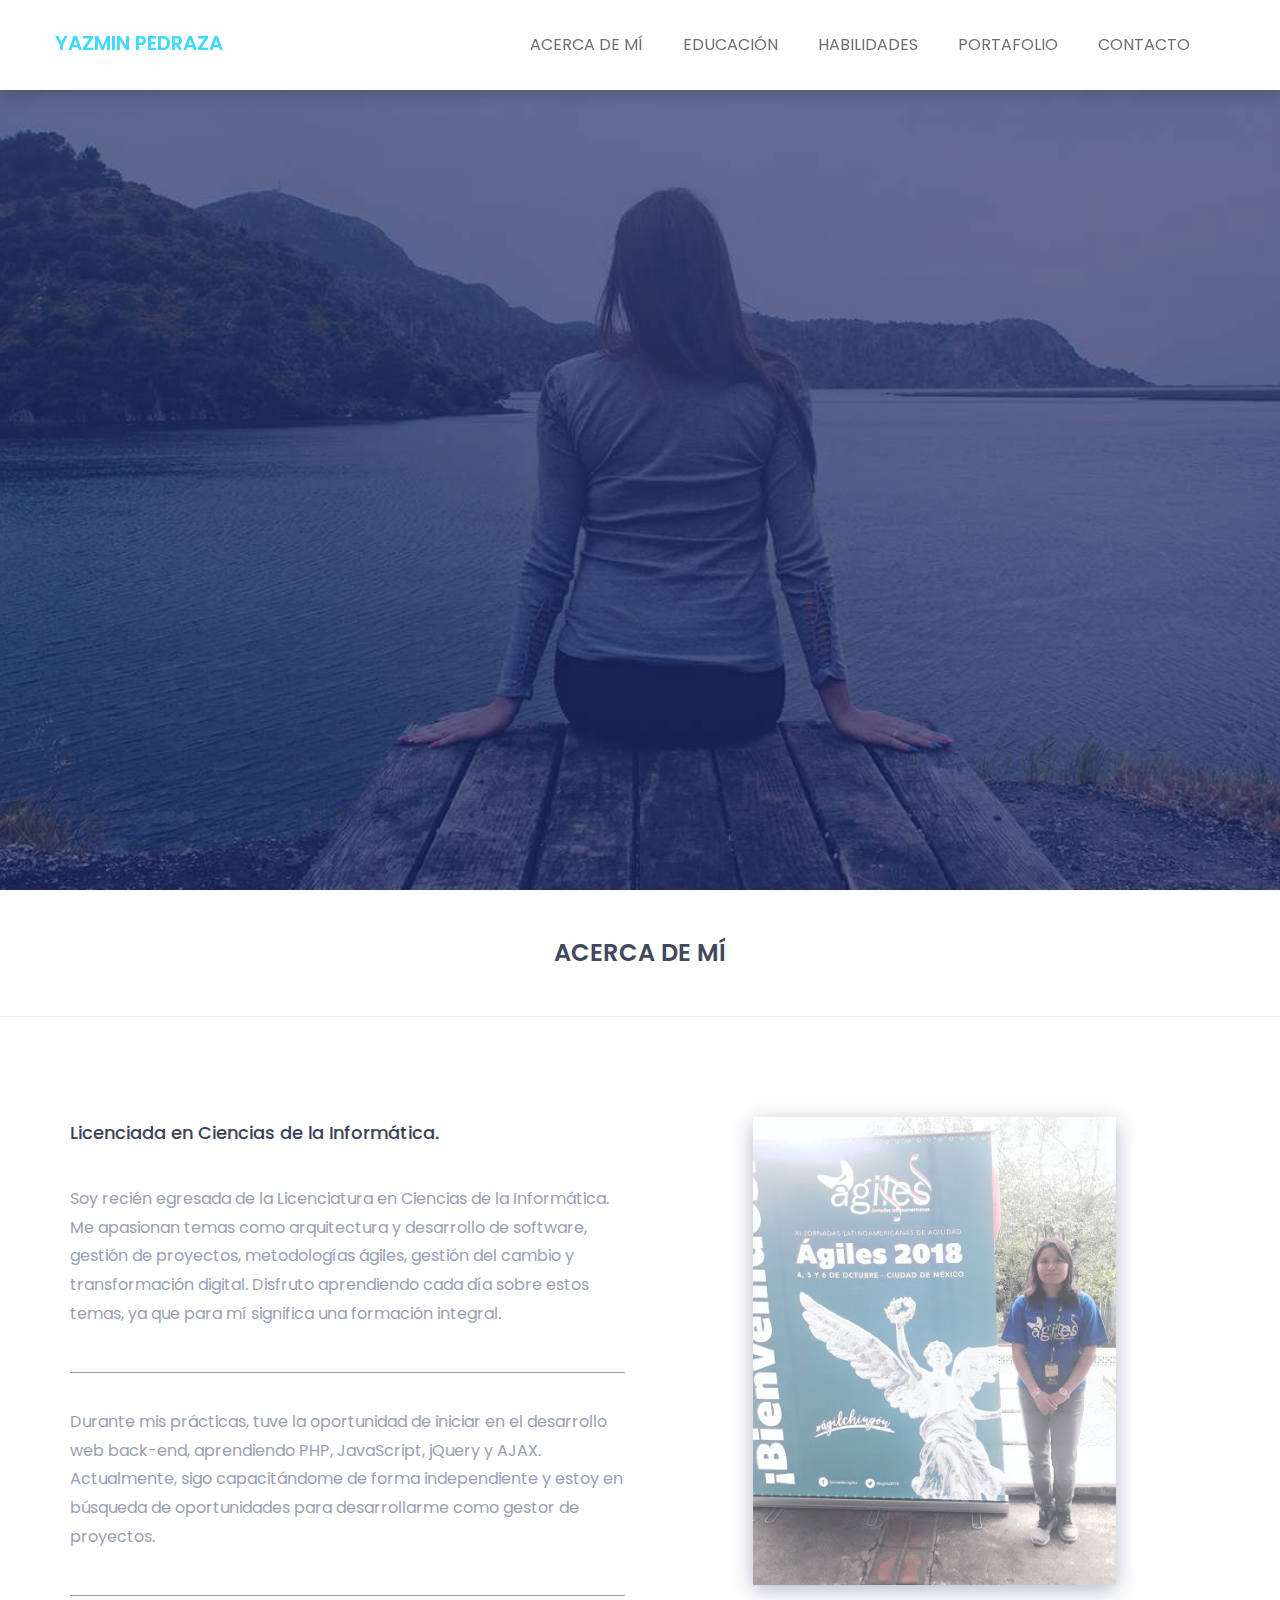
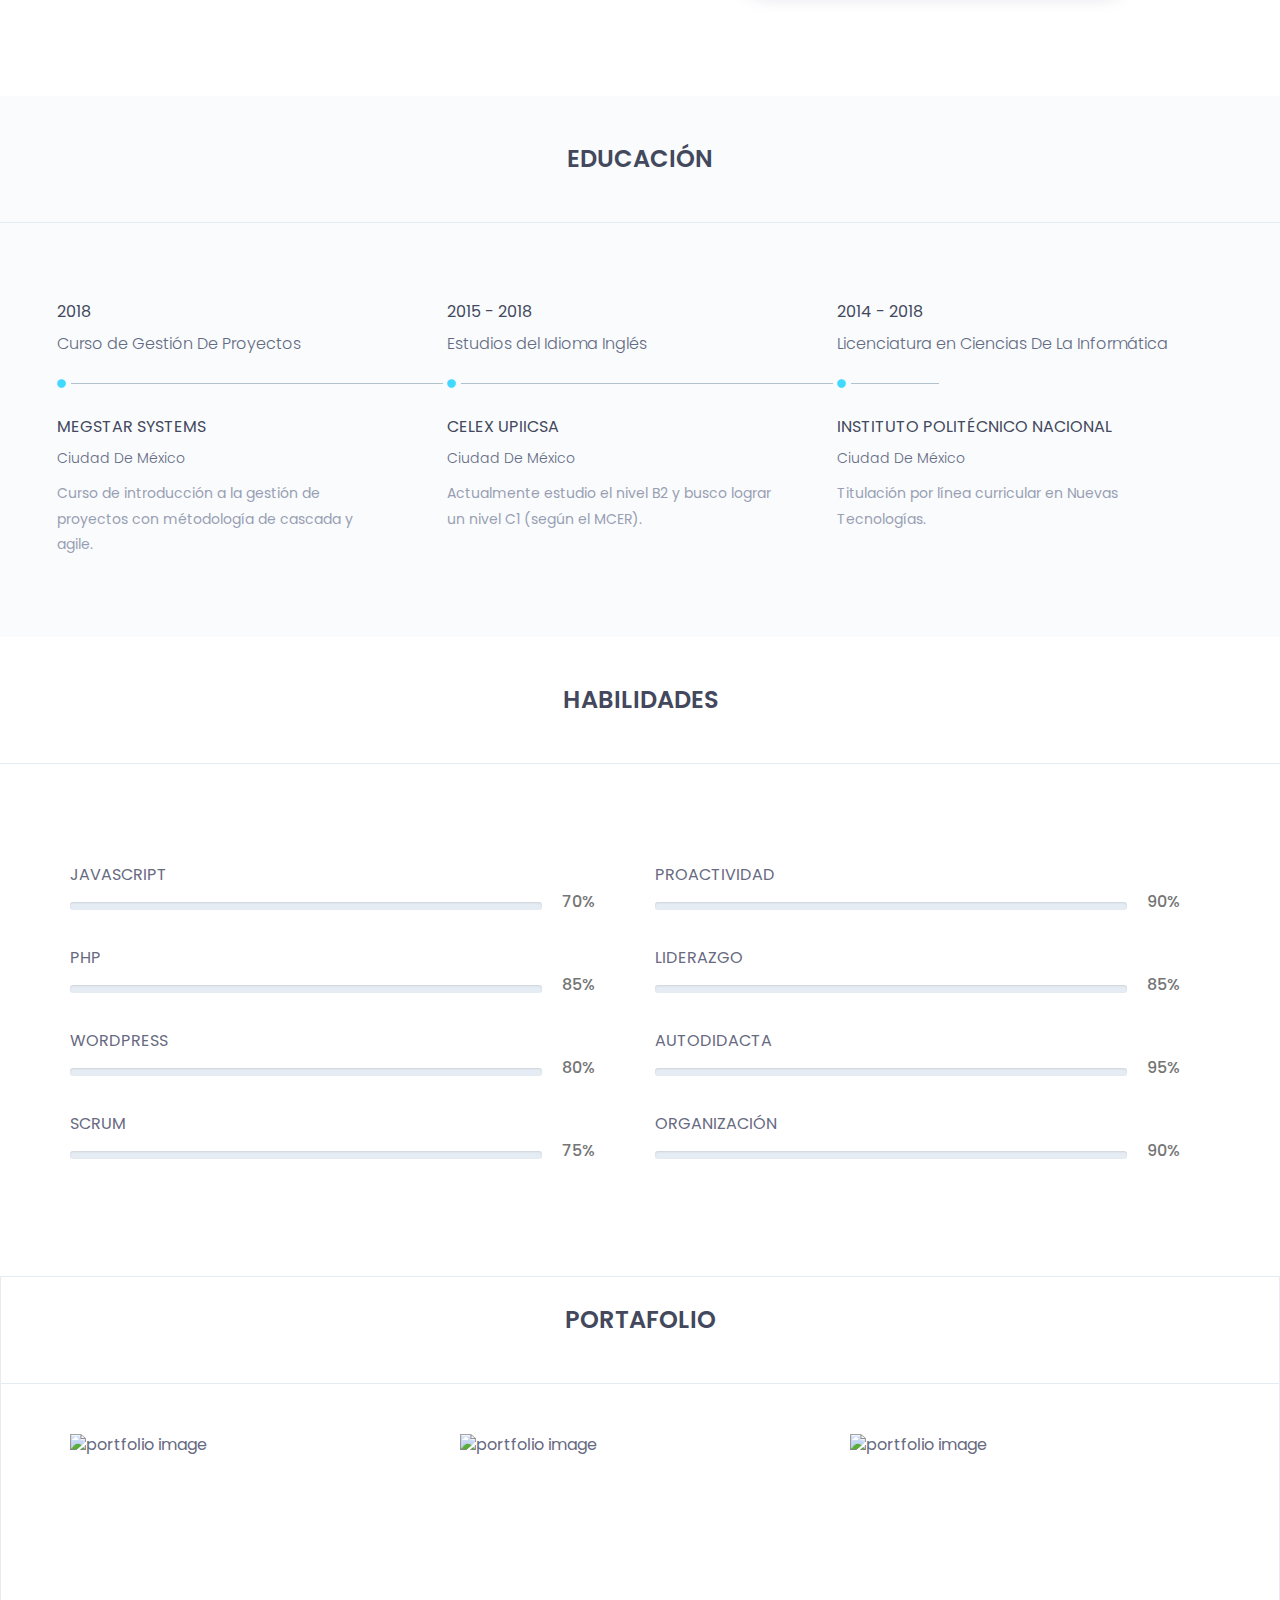
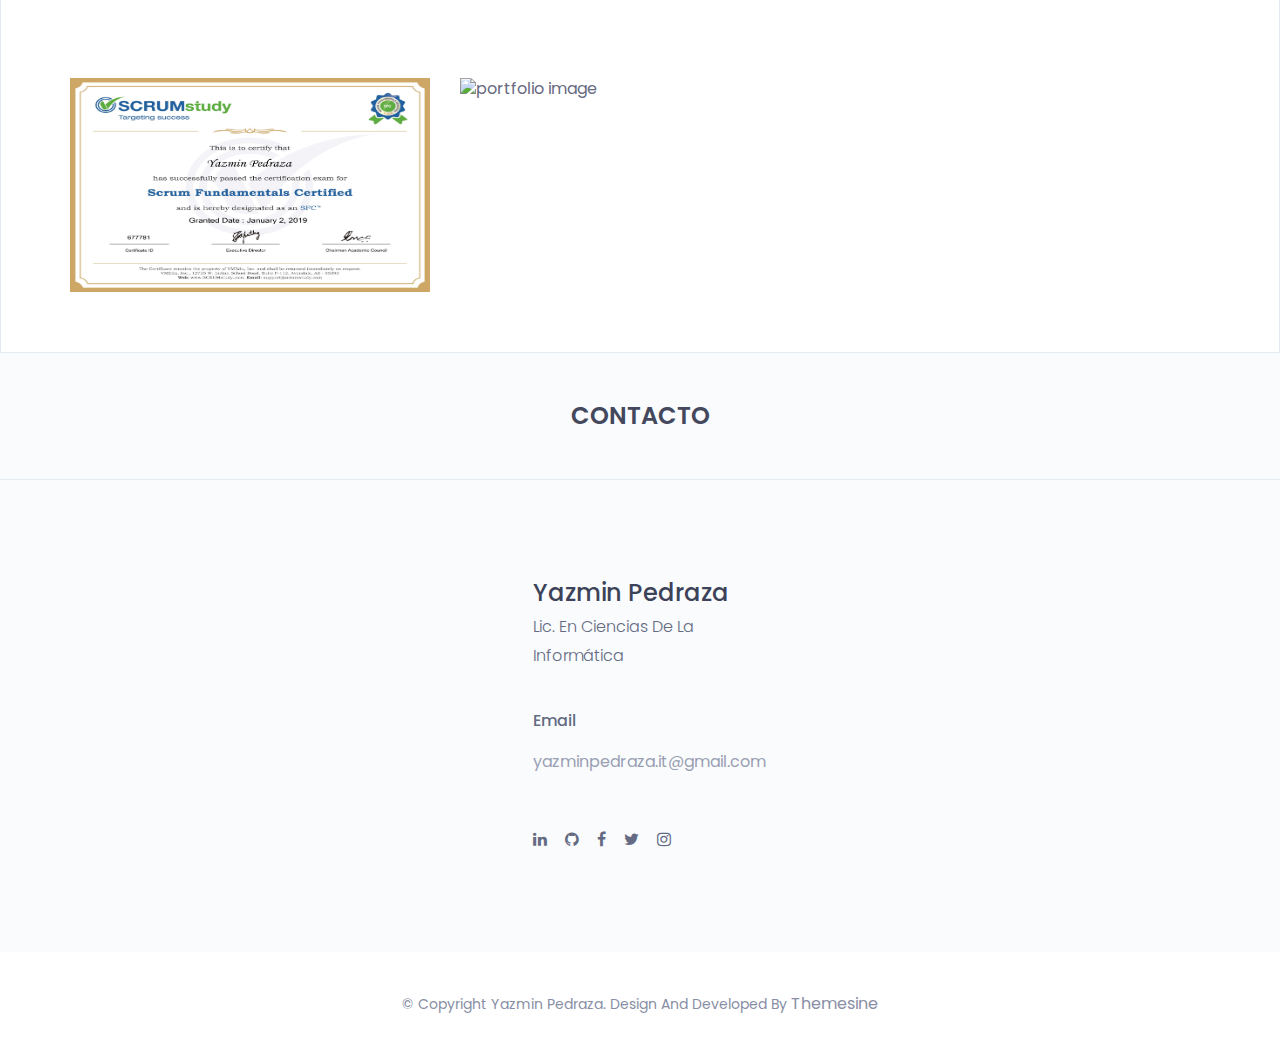
==== commit af80087e: "Cambios en Acerca de mi y habilidades" ====
--- a/index.html
+++ b/index.html
@@ -104,7 +104,7 @@
 					<div class="col-md-12 text-center">
 						<div class="header-text">
 							<h2><span>¡</span>Hola<span>!</span> Soy<br>Yazmin<br>Pedraza</h2>
-							<p>Junior Web Developer</p>
+							<!--<p>Junior Web Developer</p>-->
 						</div><!--/.header-text-->
 					</div><!--/.col-->
 				</div><!-- /.row-->
@@ -124,7 +124,7 @@
 						<div class="col-sm-6">
 							<div class="single-about-txt">
 								<h3>
-									Desarrollador web junior con experiencia en backend. 
+									Licenciada en Ciencias de la Informática. 
 								</h3>
 								<p>
 									Soy recién egresada de la Licenciatura en Ciencias de la Informática. 
@@ -133,7 +133,7 @@
 								</p>
 								<p>
 									Durante mis prácticas, tuve la oportunidad de iniciar en el desarrollo web back-end, aprendiendo PHP, JavaScript, jQuery y AJAX. 
-									Actualmente, sigo capacitándome de forma independiente para formarme como  full-stack JavaScript Developer y estoy en búsqueda de oportunidades para desarrollarme como gestor de proyectos. 
+									Actualmente, sigo capacitándome de forma independiente y estoy en búsqueda de oportunidades para desarrollarme como gestor de proyectos. 
 								</p>
 							</div>
 						</div>
@@ -277,14 +277,14 @@
 										</div>
 									</div><!-- /.barWrapper -->
 									<div class="barWrapper">
-										<span class="progressText">HTML 5</span>
-										<div class="single-progress-txt">
-											<div class="progress ">
-											   <div class="progress-bar" role="progressbar" aria-valuenow="90" aria-valuemin="10" aria-valuemax="100" style="">
+										<span class="progressText">SCRUM</span>
+										<div class="single-progress-txt">
+											<div class="progress ">
+											   <div class="progress-bar" role="progressbar" aria-valuenow="75" aria-valuemin="10" aria-valuemax="100" style="">
 												    
 											   </div>
 											</div>
-											<h3>90%</h3>	
+											<h3>75%</h3>	
 										</div>
 									</div><!-- /.barWrapper -->
 								</div>
@@ -303,7 +303,7 @@
 										</div>
 									</div><!-- /.barWrapper -->
 									<div class="barWrapper">
-										<span class="progressText">Trabajo en equipo</span>
+										<span class="progressText">Liderazgo</span>
 										<div class="single-progress-txt">
 											<div class="progress ">
 											   <div class="progress-bar" role="progressbar" aria-valuenow="85" aria-valuemin="10" aria-valuemax="100" style="">
@@ -366,11 +366,11 @@
 											</a>
 										</div><!-- /.isotope-overlay -->
 									</div><!-- /.item -->
-									<div class="item" style="display: none;">
-										<img src="assets/images/portfolio/logo_sosi.png" alt="portfolio image"/>
+									<div class="item">
+										<img src="assets/images/portfolio/SFC.jpg" alt="portfolio image"/>
 										<div class="isotope-overlay">
 											<a href="https://masquek-fe.site">
-												Proyecto SOSI
+												SCRUM Fundamentals
 											</a>
 										</div><!-- /.isotope-overlay -->
 									</div><!-- /.item -->
@@ -436,7 +436,7 @@
 								<div class="contact-adress">
 									<div class="contact-add-head">
 										<h3>Yazmin Pedraza</h3>
-										<p>Junior web developer</p>
+										<p>Lic. en Ciencias de la Informática</p>
 									</div>
 									<div class="contact-add-info">
 										<div class="single-contact-add-info">
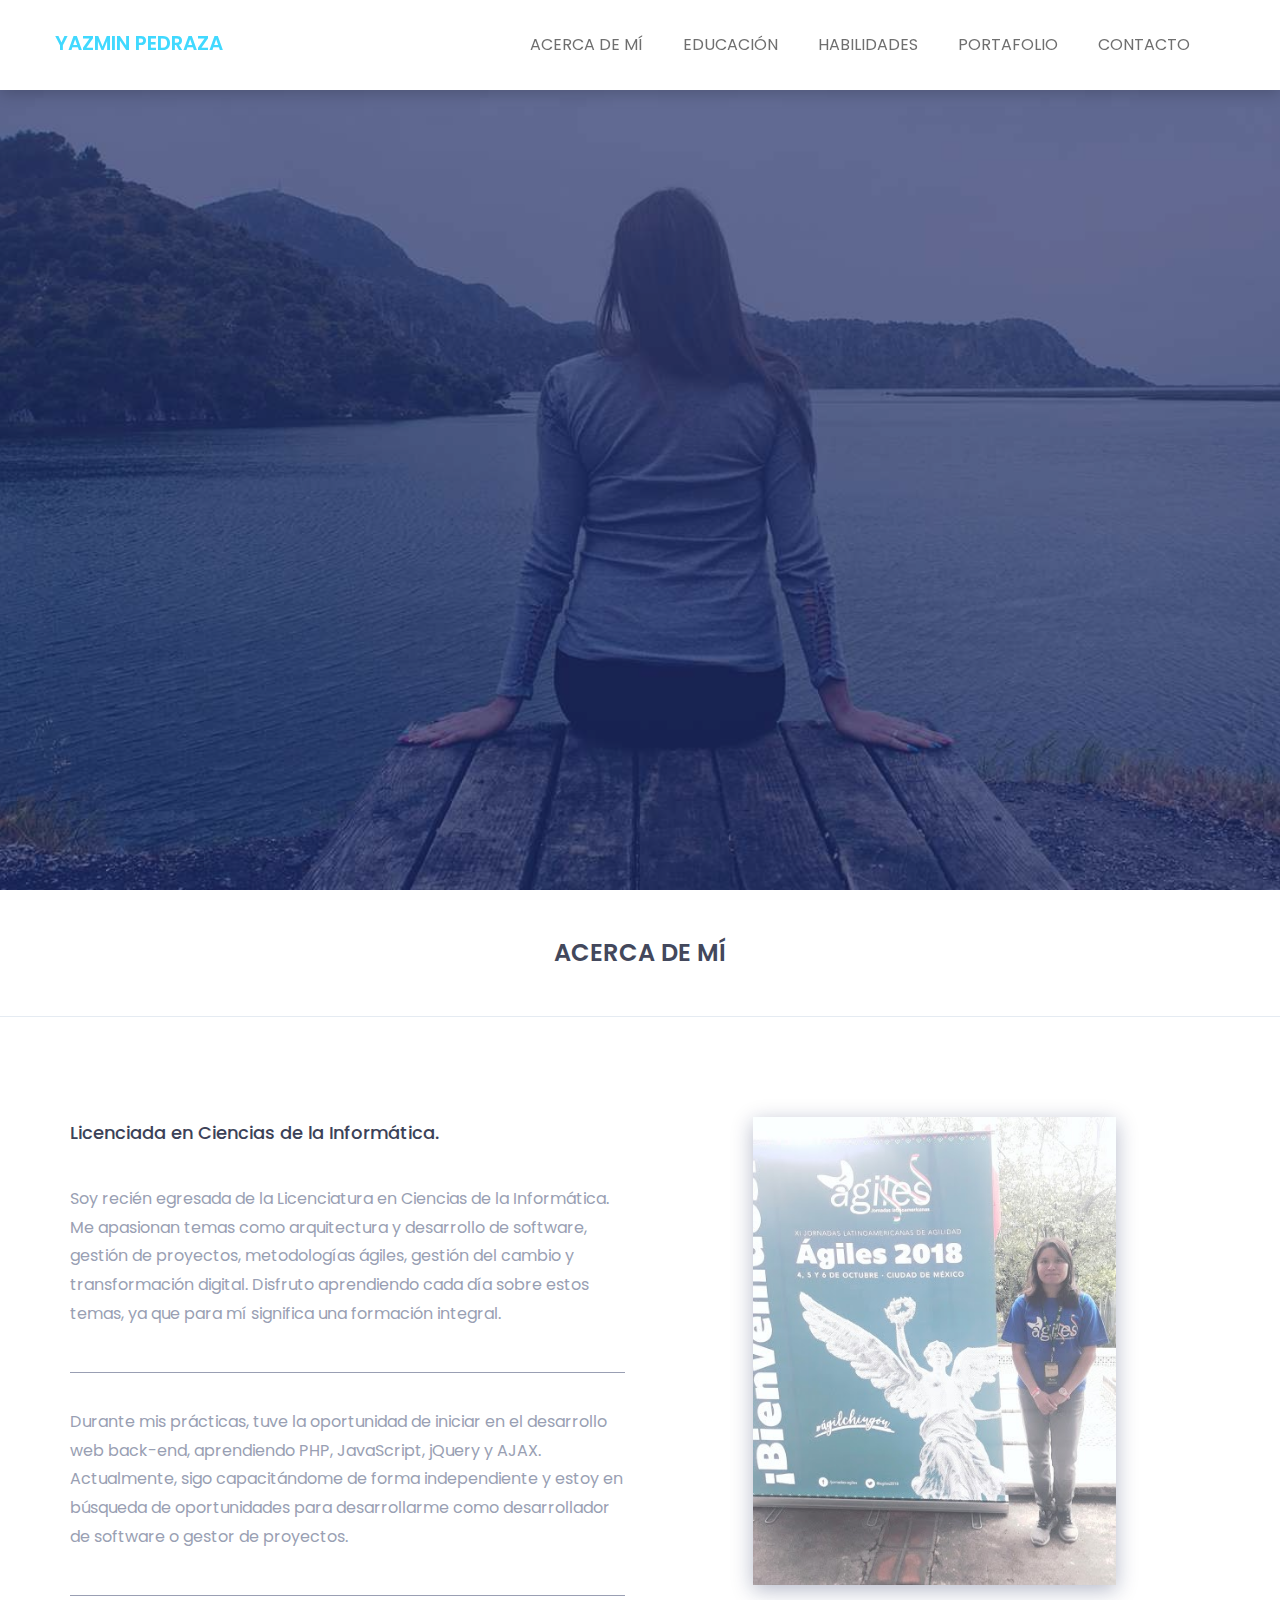
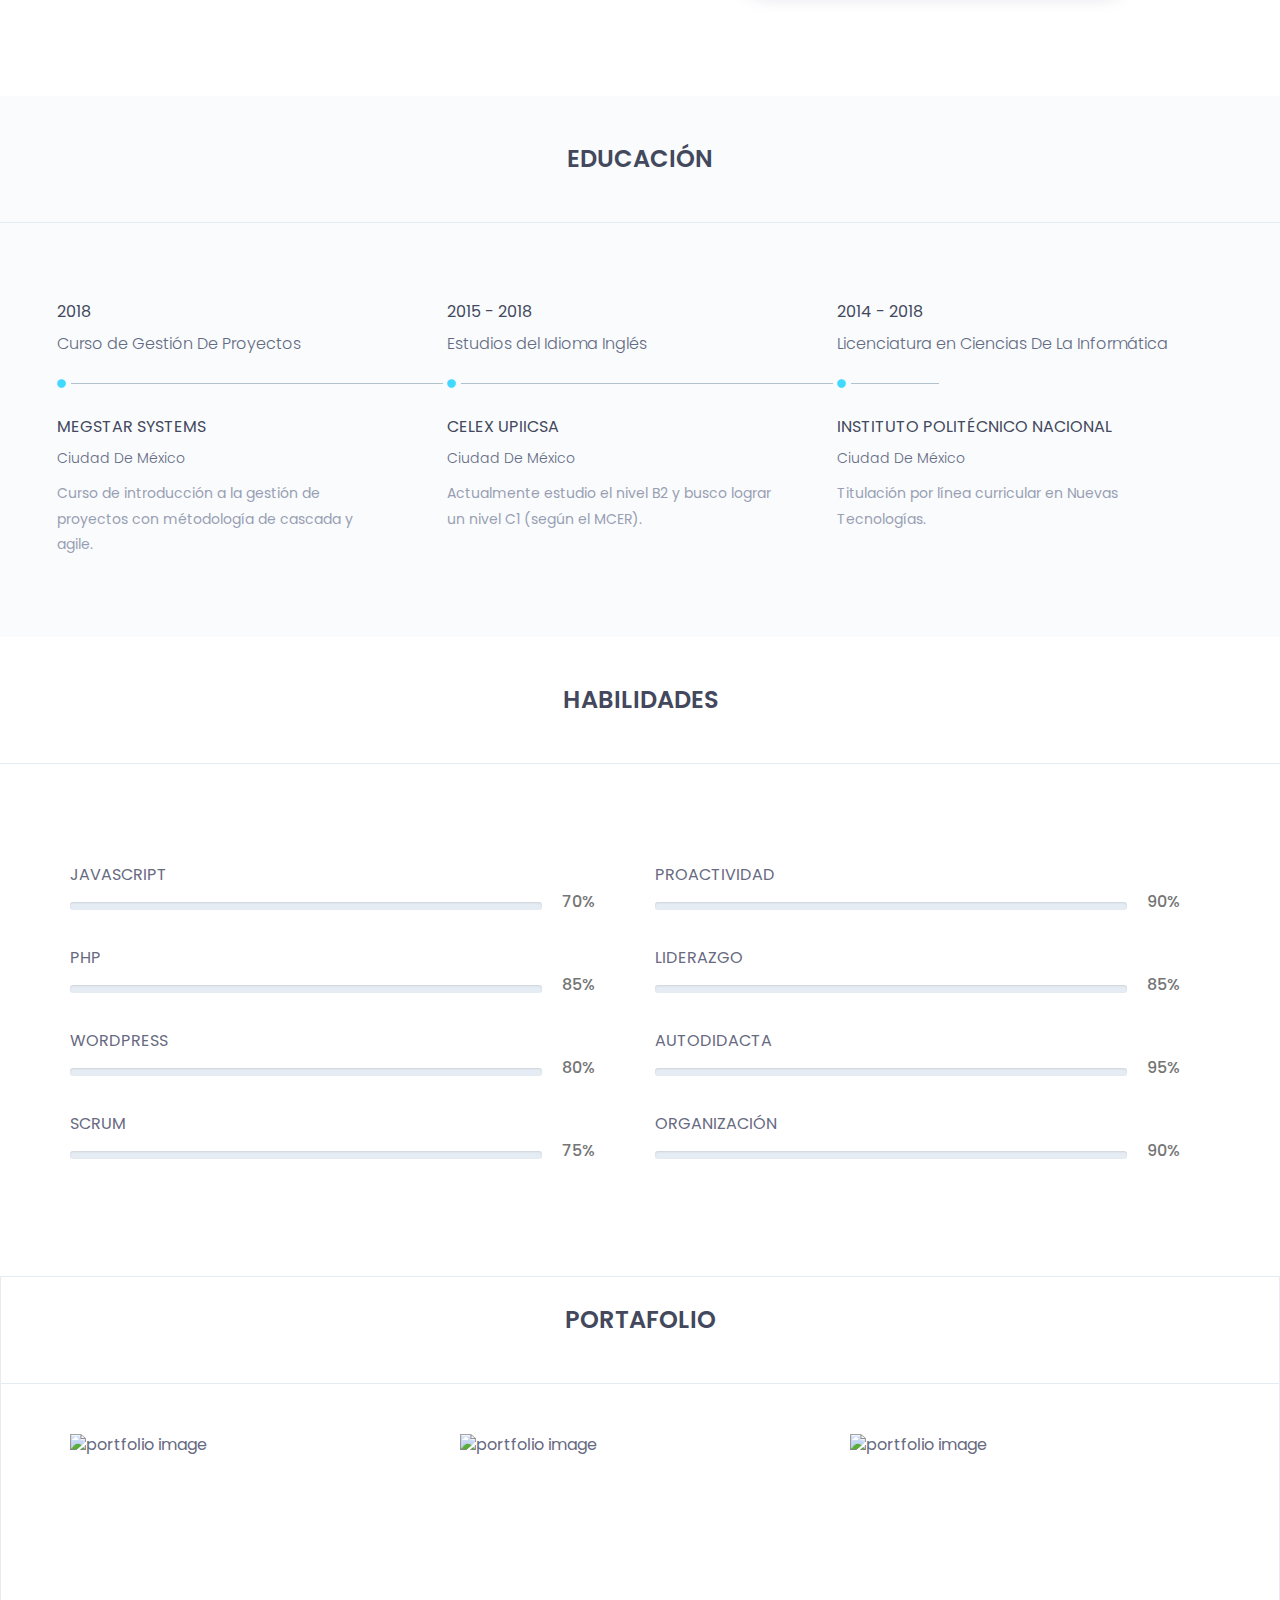
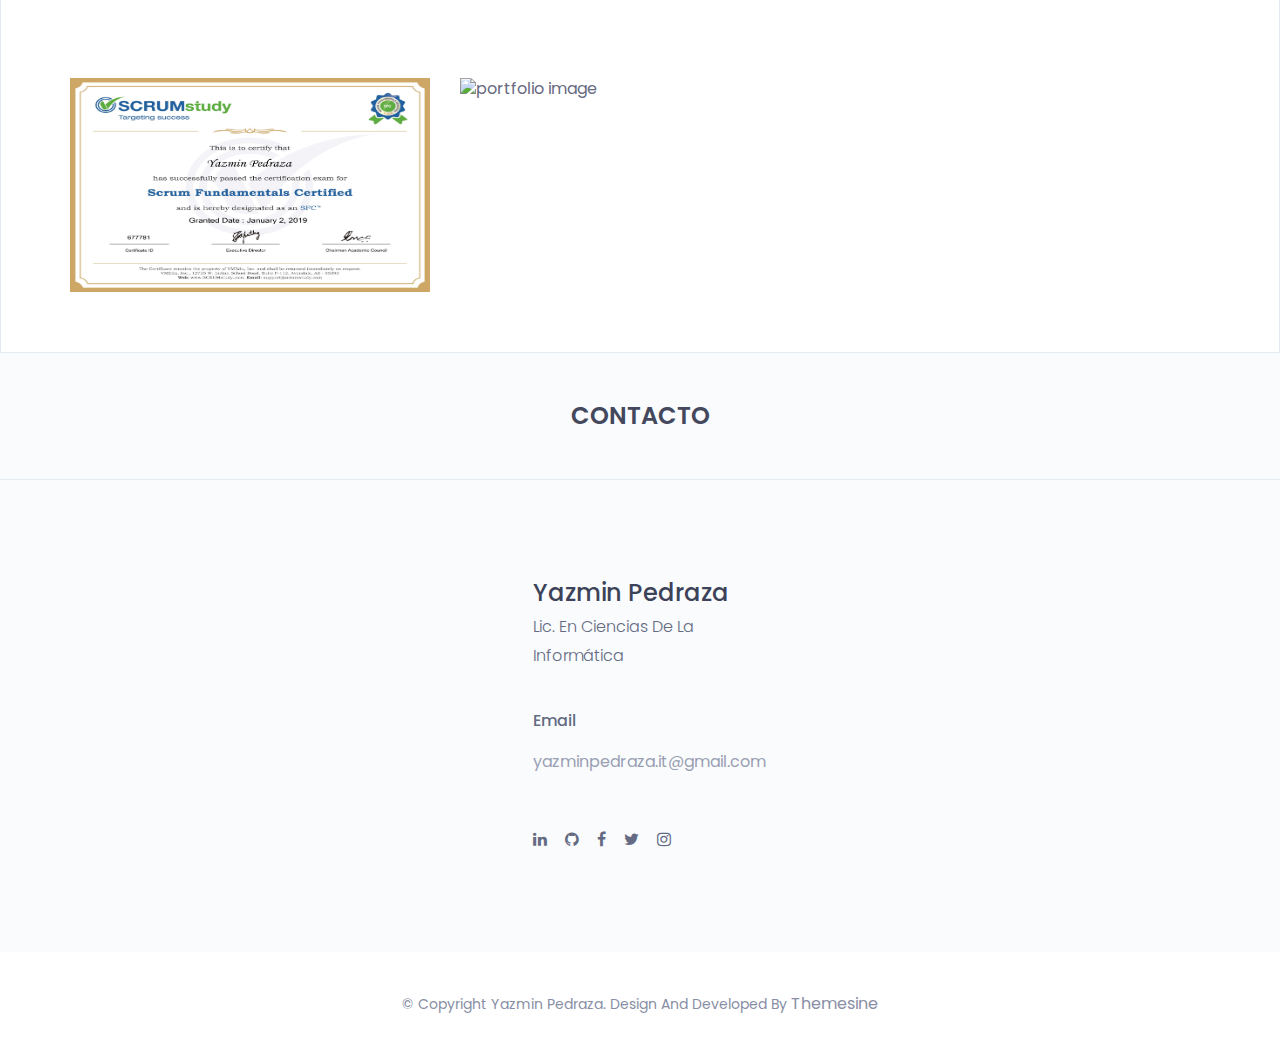
==== commit e25ac549: "modificando texto de acerca de mi (desarrollo y pm)" ====
--- a/index.html
+++ b/index.html
@@ -133,7 +133,7 @@
 								</p>
 								<p>
 									Durante mis prácticas, tuve la oportunidad de iniciar en el desarrollo web back-end, aprendiendo PHP, JavaScript, jQuery y AJAX. 
-									Actualmente, sigo capacitándome de forma independiente y estoy en búsqueda de oportunidades para desarrollarme como gestor de proyectos. 
+									Actualmente, sigo capacitándome de forma independiente y estoy en búsqueda de oportunidades para desarrollarme como desarrollador de software o gestor de proyectos. 
 								</p>
 							</div>
 						</div>
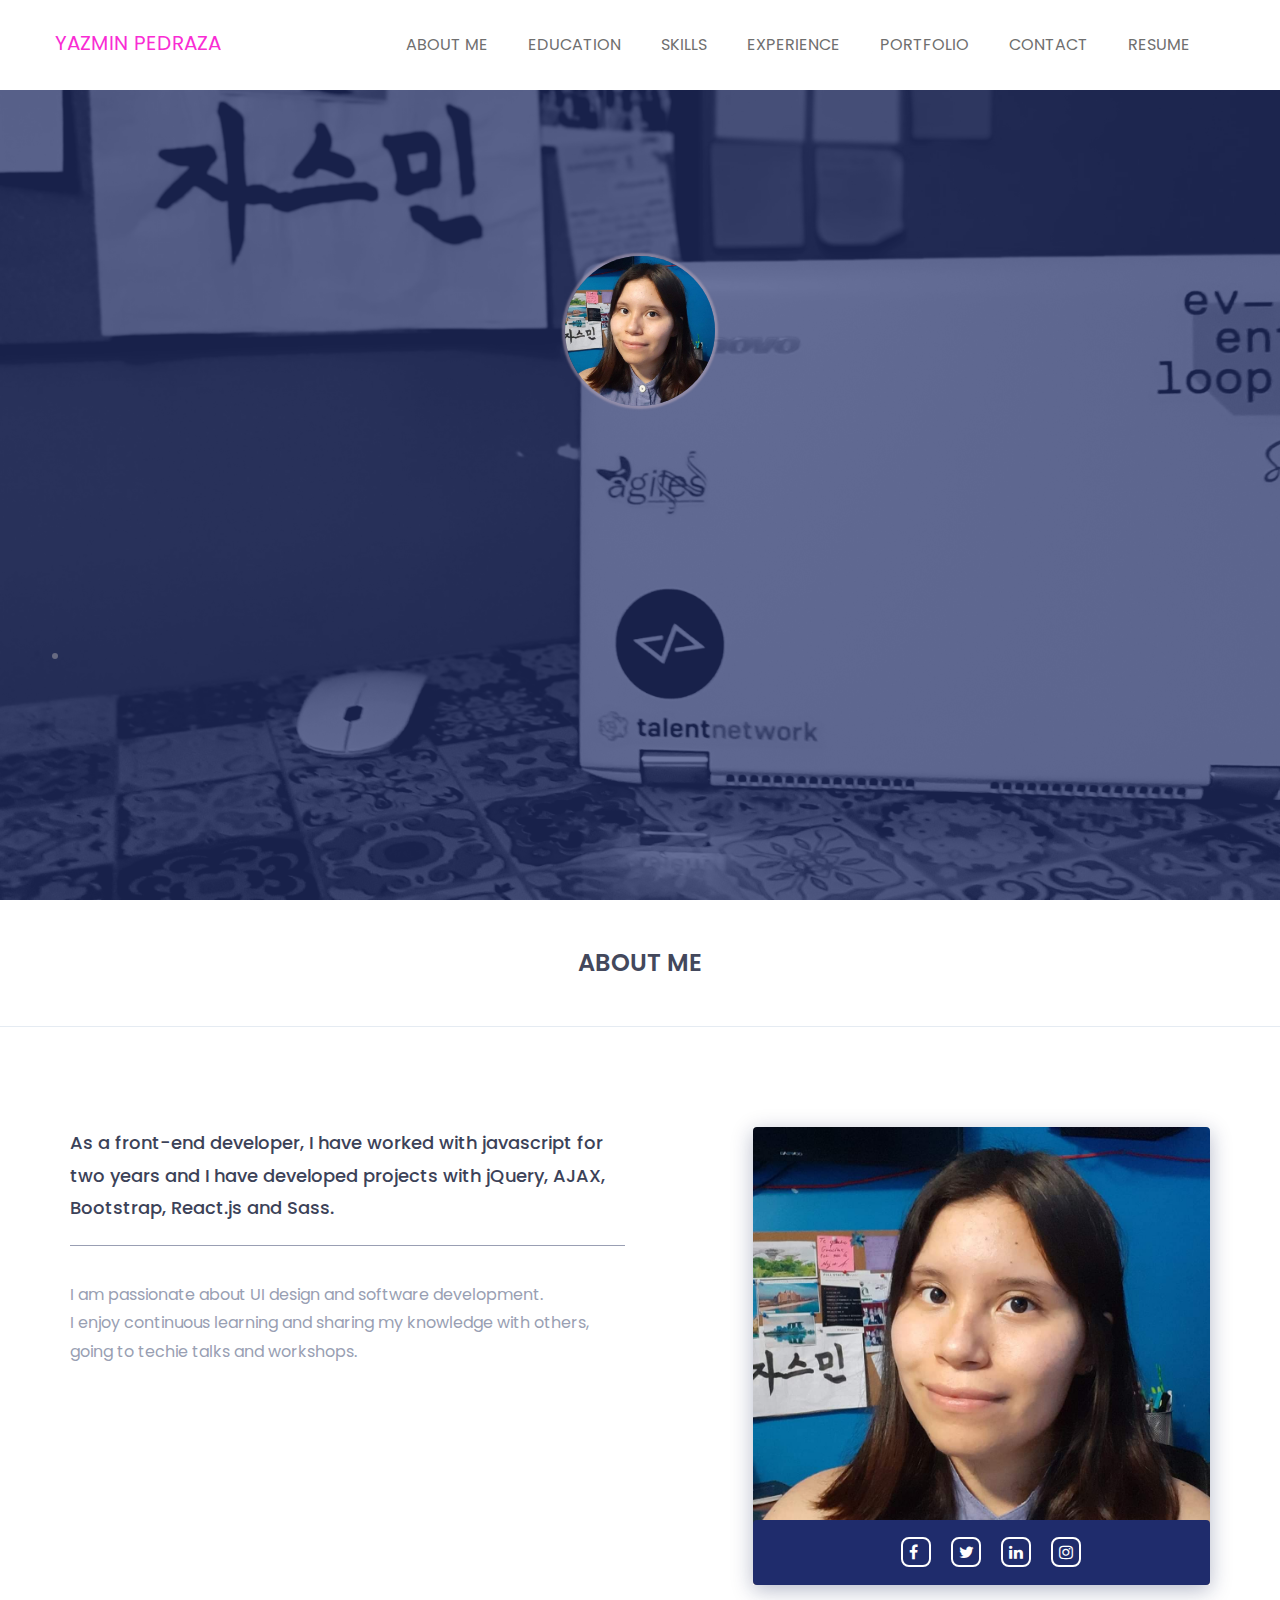
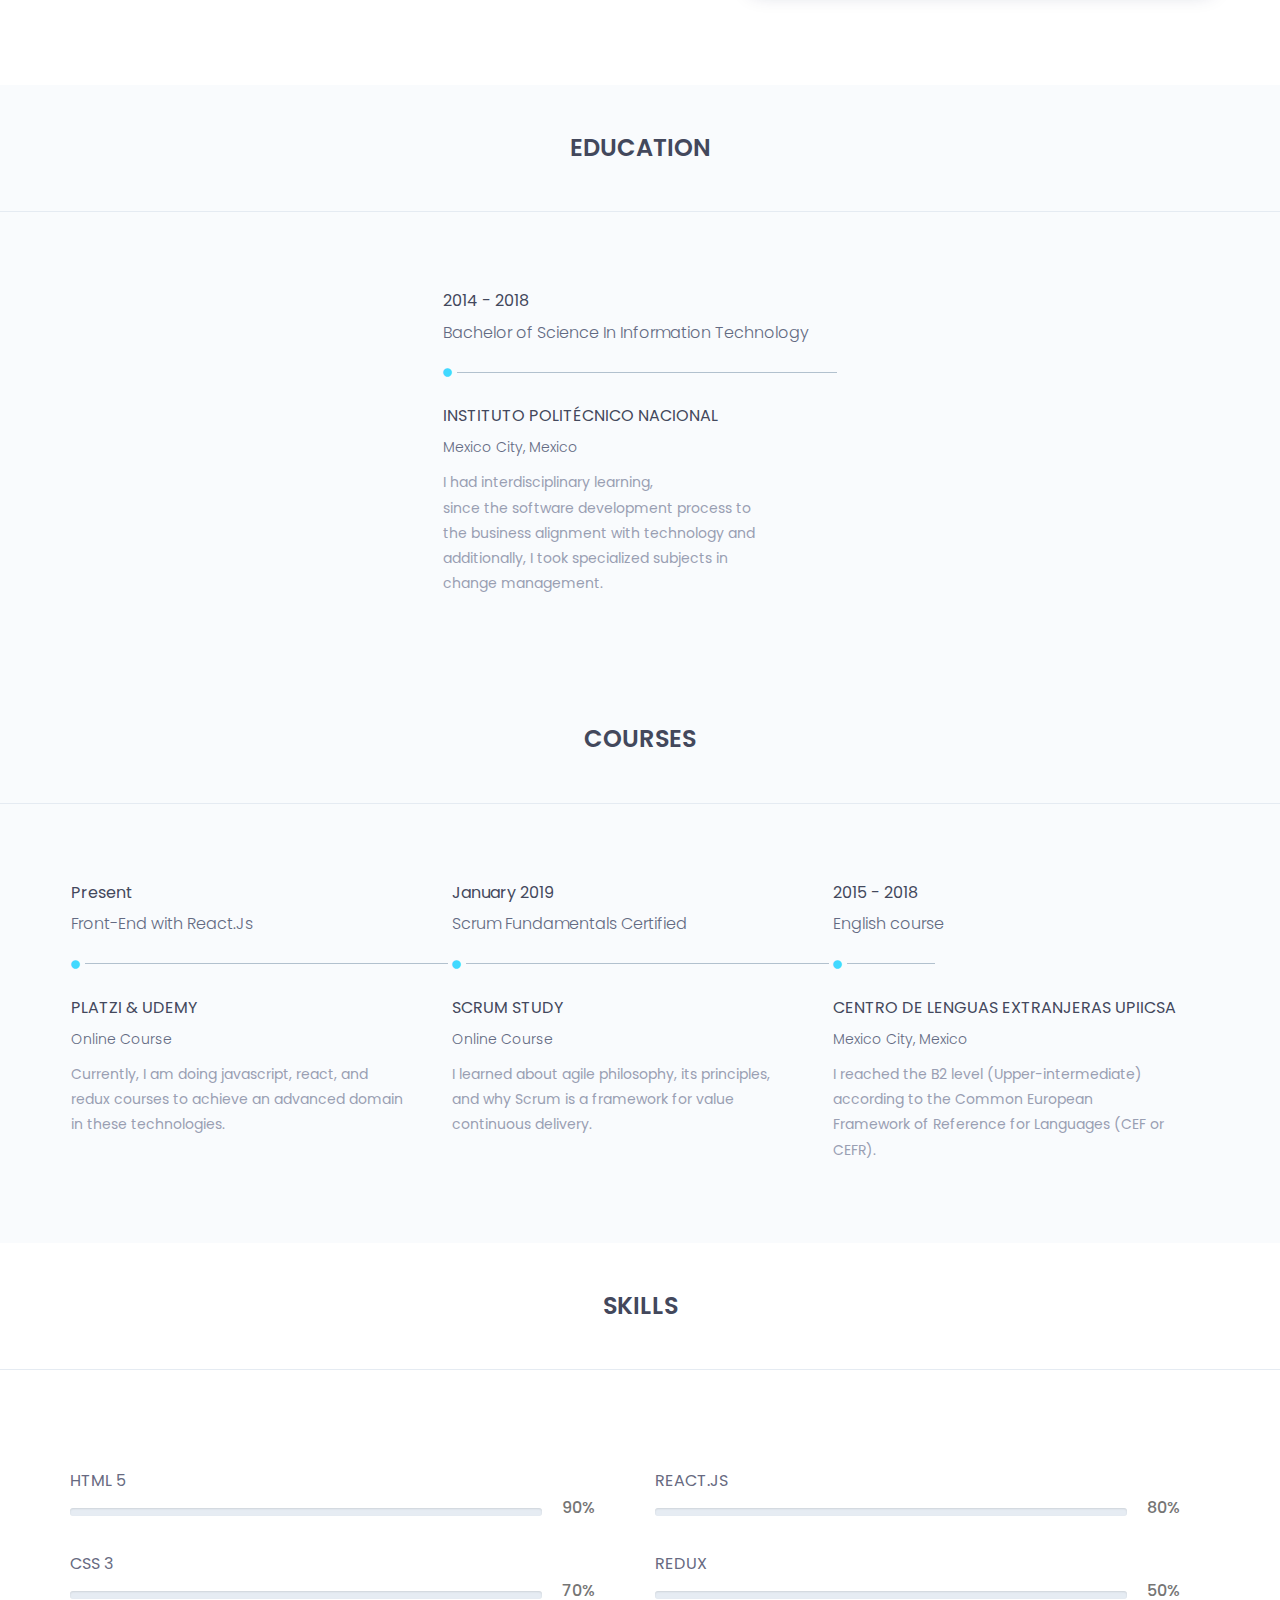
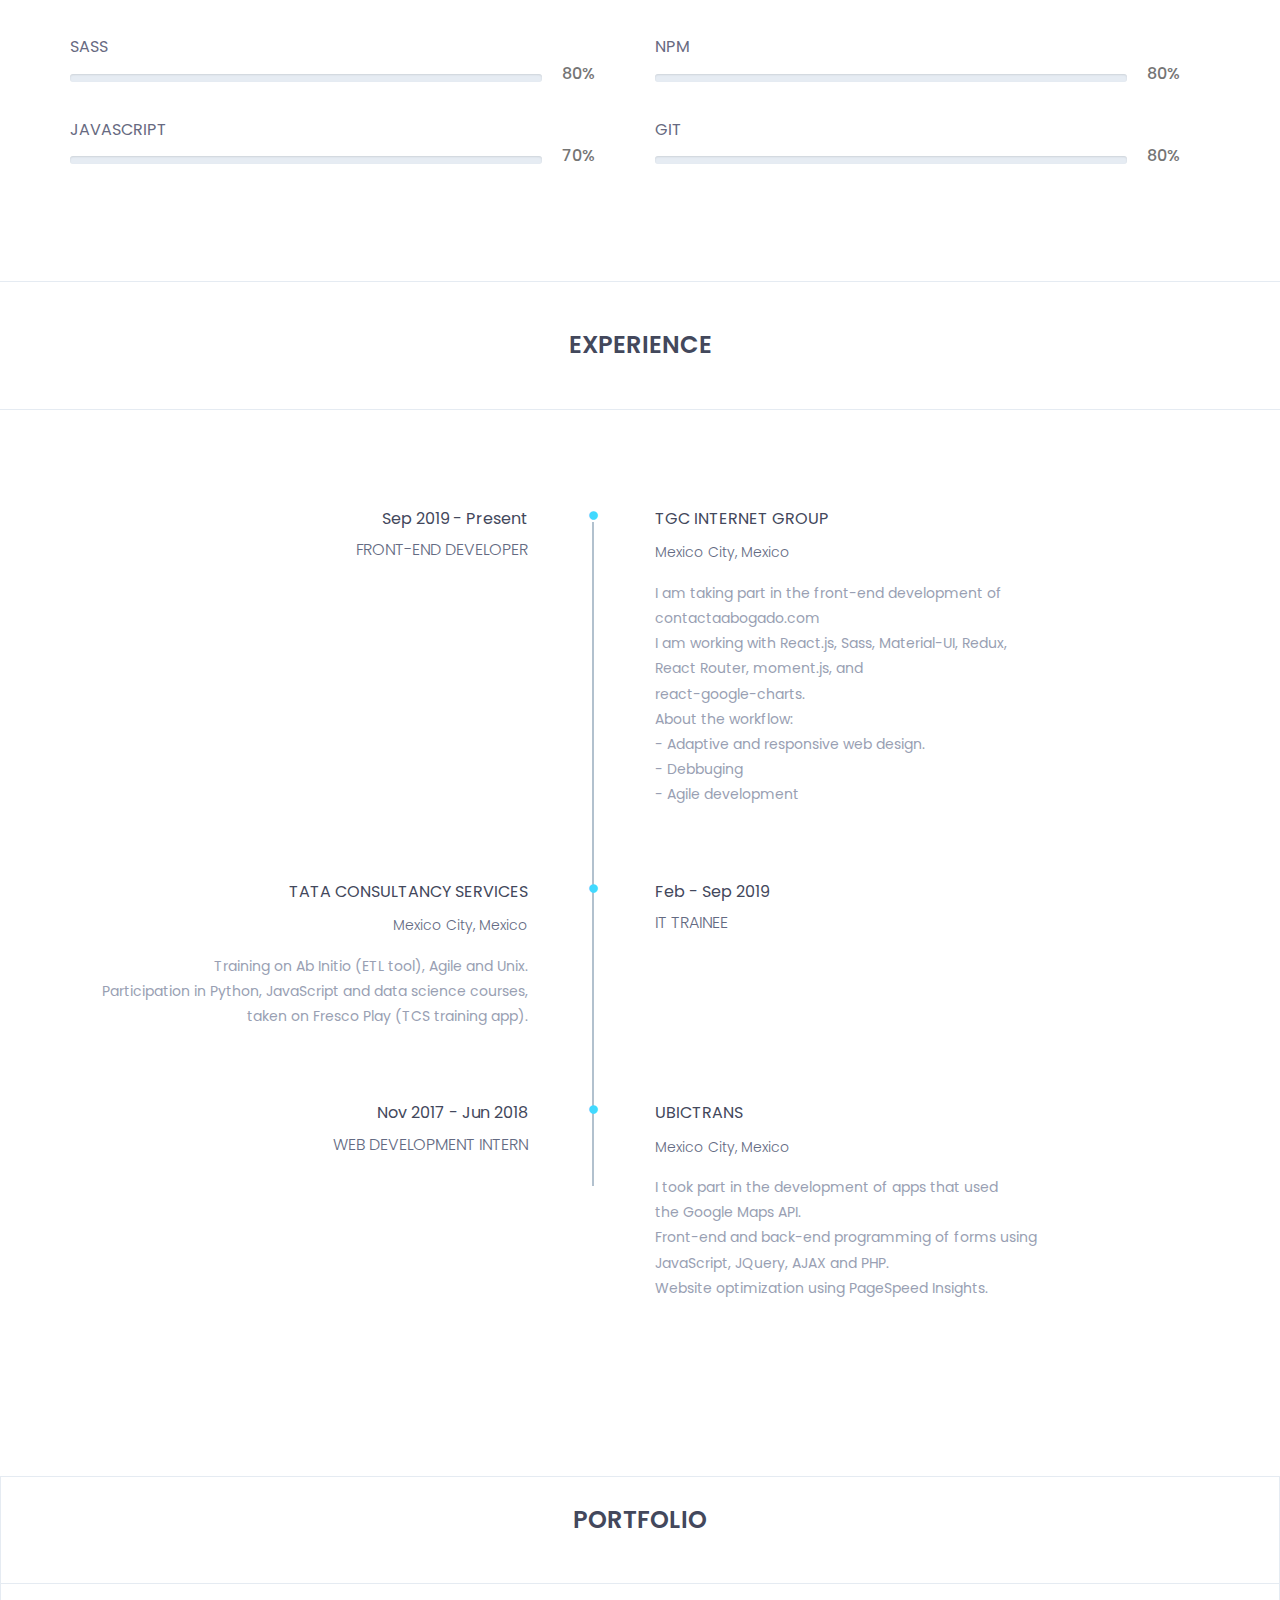
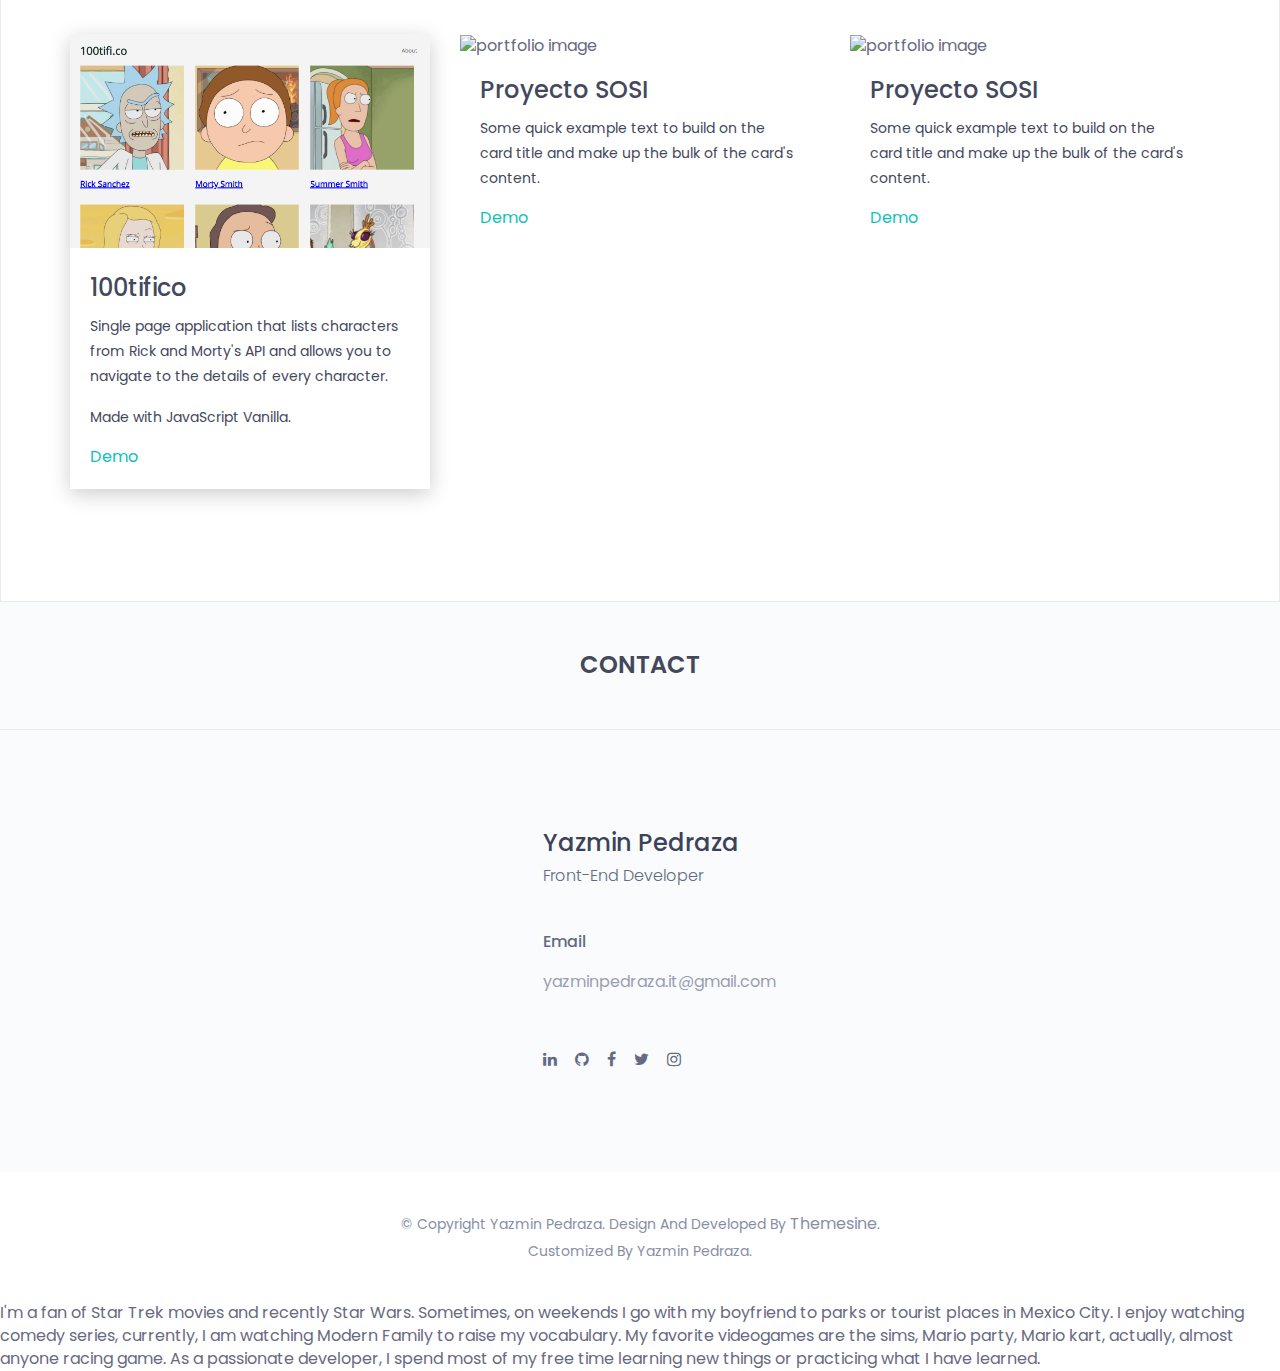
==== commit f0ff5251: "Adding education and experience info" ====
--- a/index.html
+++ b/index.html
@@ -1,524 +1,930 @@
-<!doctype html>
+<!DOCTYPE html>
 <html class="no-js" lang="es">
-
-    <head>
-        <!-- meta data -->
-        <meta charset="utf-8">
-        <meta http-equiv="X-UA-Compatible" content="IE=edge">
-        <meta name="viewport" content="width=device-width, initial-scale=1">
-        <!-- The above 3 meta tags *must* come first in the head; any other head content must come *after* these tags -->
-
-        <!--font-family-->
-		<link href="https://fonts.googleapis.com/css?family=Poppins:100,200,300,400,500,600,700,800,900&amp;subset=devanagari,latin-ext" rel="stylesheet">
-        
-        <!-- title of site -->
-        <title>Yazmin Pedraza</title>
-
-        <!-- For favicon png -->
-		<link rel="shortcut icon" type="image/icon" href="assets/logo/favicon.png"/>
-       
-        <!--font-awesome.min.css-->
-        <link rel="stylesheet" href="assets/css/font-awesome.min.css">
-
-		<!--flat icon css-->
-		<link rel="stylesheet" href="assets/css/flaticon.css">
-
-		<!--animate.css-->
-        <link rel="stylesheet" href="assets/css/animate.css">
-
-        <!--owl.carousel.css-->
-        <link rel="stylesheet" href="assets/css/owl.carousel.min.css">
-		<link rel="stylesheet" href="assets/css/owl.theme.default.min.css">
-		
-        <!--bootstrap.min.css-->
-        <link rel="stylesheet" href="assets/css/bootstrap.min.css">
-		
-		<!-- bootsnav -->
-		<link rel="stylesheet" href="assets/css/bootsnav.css" >	
-        
-        <!--style.css-->
-        <link rel="stylesheet" href="assets/css/style.css">
-        
-        <!--responsive.css-->
-        <link rel="stylesheet" href="assets/css/responsive.css">
-
-        
-        <!-- HTML5 shim and Respond.js for IE8 support of HTML5 elements and media queries -->
-        <!-- WARNING: Respond.js doesn't work if you view the page via file:// -->
-		
-        <!--[if lt IE 9]>
-			<script src="https://oss.maxcdn.com/html5shiv/3.7.3/html5shiv.min.js"></script>
-			<script src="https://oss.maxcdn.com/respond/1.4.2/respond.min.js"></script>
-        <![endif]-->
-
-    </head>
-	
-	<body>
-		<!--[if lte IE 9]>
-            <p class="browserupgrade">You are using an <strong>outdated</strong> browser. Please <a href="https://browsehappy.com/">upgrade your browser</a> to improve your experience and security.</p>
-        <![endif]-->
-		
-		<!-- top-area Start -->
-		<header class="top-area">
-			<div class="header-area">
-				<!-- Start Navigation -->
-			    <nav class="navbar navbar-default bootsnav navbar-fixed dark no-background">
-
-			        <div class="container">
-
-			            <!-- Start Header Navigation -->
-			            <div class="navbar-header">
-			                <button type="button" class="navbar-toggle" data-toggle="collapse" data-target="#navbar-menu">
-			                    <i class="fa fa-bars"></i>
-			                </button>
-			                <a class="navbar-brand" href="index.html">Yazmin Pedraza</a>
-			            </div><!--/.navbar-header-->
-			            <!-- End Header Navigation -->
-
-			            <!-- Collect the nav links, forms, and other content for toggling -->
-			            <div class="collapse navbar-collapse menu-ui-design" id="navbar-menu">
-			                <ul class="nav navbar-nav navbar-right" data-in="fadeInDown" data-out="fadeOutUp">
-			                <li class="smooth-menu active"></li>
-			                	<li class="smooth-menu"><a href="#about">acerca de mí</a></li>
-			                    <li class="smooth-menu"><a href="#education">educación</a></li>
-			                    <li class="smooth-menu"><a href="#skills">habilidades</a></li>
-			                    <li class="smooth-menu"><a href="#portfolio">portafolio</a></li>
-			                    <!--<li class="smooth-menu"><a href="#">blog</a></li>-->
-			                    <li class="smooth-menu"><a href="#contact">contacto</a></li>
-			                </ul><!--/.nav -->
-			            </div><!-- /.navbar-collapse -->
-			        </div><!--/.container-->
-			    </nav><!--/nav-->
-			    <!-- End Navigation -->
-			</div><!--/.header-area-->
-
-		    <div class="clearfix"></div>
-
-		</header><!-- /.top-area-->
-		<!-- top-area End -->
-	
-		<!--welcome-hero start -->
-		<section id="welcome-hero" class="welcome-hero">
-			<div class="container">
-				<div class="row">
-					<div class="col-md-12 text-center">
-						<div class="header-text">
-							<h2><span>¡</span>Hola<span>!</span> Soy<br>Yazmin<br>Pedraza</h2>
-							<!--<p>Junior Web Developer</p>-->
-						</div><!--/.header-text-->
-					</div><!--/.col-->
-				</div><!-- /.row-->
-			</div><!-- /.container-->
-
-		</section><!--/.welcome-hero-->
-		<!--welcome-hero end -->
-
-		<!--about start -->
-		<section id="about" class="about">
-			<div class="section-heading text-center">
-				<h2>Acerca de mí</h2>
-			</div>
-			<div class="container">
-				<div class="about-content">
-					<div class="row">
-						<div class="col-sm-6">
-							<div class="single-about-txt">
-								<h3>
-									Licenciada en Ciencias de la Informática. 
-								</h3>
-								<p>
-									Soy recién egresada de la Licenciatura en Ciencias de la Informática. 
-									Me apasionan temas como arquitectura y desarrollo de software, gestión de proyectos, metodologías ágiles, gestión del cambio y transformación digital. 
-									Disfruto aprendiendo cada día sobre estos temas, ya que para mí significa una formación integral.     
-								</p>
-								<p>
-									Durante mis prácticas, tuve la oportunidad de iniciar en el desarrollo web back-end, aprendiendo PHP, JavaScript, jQuery y AJAX. 
-									Actualmente, sigo capacitándome de forma independiente y estoy en búsqueda de oportunidades para desarrollarme como desarrollador de software o gestor de proyectos. 
-								</p>
-							</div>
-						</div>
-						<div class="col-sm-offset-1 col-sm-5">
-							<div class="single-about-img">
-								<img src="assets/images/about/agiles_2018.jpg" alt="profile_image">
-							</div>
-						</div>
-					</div>
-				</div>
-			</div>
-		</section><!--/.about-->
-		<!--about end -->
-		
-		<!--education start -->
-		<section id="education" class="education">
-			<div class="section-heading text-center">
-				<h2>Educación</h2>
-			</div>
-			<div class="container">
-				<div class="education-horizontal-timeline">
-					<div class="row">
-						<div class="col-sm-4">
-							<div class="single-horizontal-timeline">
-								<div class="experience-time">
-									<h2>2018</h2>
-									<h3>Curso <span> de </span> Gestión de proyectos</h3>
-								</div><!--/.experience-time-->
-								<div class="timeline-horizontal-border">
-									<i class="fa fa-circle" aria-hidden="true"></i>
-									<span class="single-timeline-horizontal"></span>
+  <head>
+    <!-- meta data -->
+    <meta charset="utf-8" />
+    <meta http-equiv="X-UA-Compatible" content="IE=edge" />
+    <meta name="viewport" content="width=device-width, initial-scale=1" />
+    <!-- The above 3 meta tags *must* come first in the head; any other head content must come *after* these tags -->
+
+    <!--font-family-->
+    <link
+      href="https://fonts.googleapis.com/css?family=Poppins:100,200,300,400,500,600,700,800,900&amp;subset=devanagari,latin-ext"
+      rel="stylesheet"
+    />
+
+    <!-- title of site -->
+    <title>Yazmin Pedraza</title>
+
+    <!-- For favicon png -->
+    <link
+      rel="shortcut icon"
+      type="image/icon"
+      href="assets/logo/favicon.png"
+    />
+
+    <!--font-awesome.min.css-->
+    <link rel="stylesheet" href="assets/css/font-awesome.min.css" />
+
+    <!--flat icon css-->
+    <link rel="stylesheet" href="assets/css/flaticon.css" />
+
+    <!--animate.css-->
+    <link rel="stylesheet" href="assets/css/animate.css" />
+
+    <!--owl.carousel.css-->
+    <link rel="stylesheet" href="assets/css/owl.carousel.min.css" />
+    <link rel="stylesheet" href="assets/css/owl.theme.default.min.css" />
+
+    <!--bootstrap.min.css-->
+    <link rel="stylesheet" href="assets/css/bootstrap.min.css" />
+
+    <!-- bootsnav -->
+    <link rel="stylesheet" href="assets/css/bootsnav.css" />
+
+    <!--style.css-->
+    <link rel="stylesheet" href="assets/css/style.css" />
+
+    <!--responsive.css-->
+    <link rel="stylesheet" href="assets/css/responsive.css" />
+
+    <!-- HTML5 shim and Respond.js for IE8 support of HTML5 elements and media queries -->
+    <!-- WARNING: Respond.js doesn't work if you view the page via file:// -->
+
+    <!--[if lt IE 9]>
+      <script src="https://oss.maxcdn.com/html5shiv/3.7.3/html5shiv.min.js"></script>
+      <script src="https://oss.maxcdn.com/respond/1.4.2/respond.min.js"></script>
+    <![endif]-->
+  </head>
+
+  <body>
+    <!--[if lte IE 9]>
+      <p class="browserupgrade">
+        You are using an <strong>outdated</strong> browser. Please
+        <a href="https://browsehappy.com/">upgrade your browser</a> to improve
+        your experience and security.
+      </p>
+    <![endif]-->
+
+    <!-- top-area Start -->
+    <header class="top-area">
+      <div class="header-area">
+        <!-- Start Navigation -->
+        <nav
+          class="navbar navbar-default bootsnav navbar-fixed dark no-background"
+        >
+          <div class="container">
+            <!-- Start Header Navigation -->
+            <div class="navbar-header">
+              <button
+                type="button"
+                class="navbar-toggle"
+                data-toggle="collapse"
+                data-target="#navbar-menu"
+              >
+                <i class="fa fa-bars"></i>
+              </button>
+              <a class="navbar-brand" href="index.html">Yazmin Pedraza</a>
+            </div>
+            <!--/.navbar-header-->
+            <!-- End Header Navigation -->
+
+            <!-- Collect the nav links, forms, and other content for toggling -->
+            <div
+              class="collapse navbar-collapse menu-ui-design"
+              id="navbar-menu"
+            >
+              <ul
+                class="nav navbar-nav navbar-right"
+                data-in="fadeInDown"
+                data-out="fadeOutUp"
+              >
+                <li class="smooth-menu active"></li>
+                <li class="smooth-menu"><a href="#about">About me</a></li>
+                <li class="smooth-menu"><a href="#education">education</a></li>
+                <li class="smooth-menu"><a href="#skills">skills</a></li>
+                <li class="smooth-menu">
+                  <a href="#experience">experience</a>
+                </li>
+                <li class="smooth-menu"><a href="#projects">Portfolio</a></li>
+                <li class="smooth-menu"><a href="#contact">Contact</a></li>
+                <li class="smooth-menu">
+                  <a href="assets/download/browney.txt" download="">Resume</a>
+                </li>
+              </ul>
+              <!--/.nav -->
+            </div>
+            <!-- /.navbar-collapse -->
+          </div>
+          <!--/.container-->
+        </nav>
+        <!--/nav-->
+        <!-- End Navigation -->
+      </div>
+      <!--/.header-area-->
+
+      <div class="clearfix"></div>
+    </header>
+    <!-- /.top-area-->
+    <!-- top-area End -->
+
+    <!--welcome-hero start -->
+    <section id="welcome-hero" class="welcome-hero">
+      <div class="container">
+        <div class="row">
+          <div class="col-md-12 text-center">
+            <div class="header-text">
+              <div class="welcome-hero-profile-image">
+                <img
+                  src="assets/images/about/my_photo.jpg"
+                  alt="profile_image"
+                />
+              </div>
+              <h2>Hi<span> , </span>I am Yazmin Pedraza</h2>
+              <p>Front-end Developer<span>.</span></p>
+              <li class="smooth-menu">
+                <a
+                  href="#about"
+                  class="animated fadeInDown"
+                  style="opacity: 0;"
+                  data-in="fadeInDown"
+                  data-out="fadeOutUp"
+                  >MORE ON ME</a
+                >
+              </li>
+            </div>
+            <!--/.header-text-->
+          </div>
+          <!--/.col-->
+        </div>
+        <!-- /.row-->
+      </div>
+      <!-- /.container-->
+    </section>
+    <!--/.welcome-hero-->
+    <!--welcome-hero end -->
+
+    <!--about start -->
+    <section id="about" class="about">
+      <div class="section-heading text-center">
+        <h2>About me</h2>
+      </div>
+      <div class="container">
+        <div class="about-content">
+          <div class="row">
+            <div class="col-sm-6">
+              <div class="single-about-txt">
+                <h3>
+                  As a front-end developer, I have worked with javascript for
+                  two years and I have developed projects with jQuery, AJAX,
+                  Bootstrap, React.js and Sass.
+                </h3>
+                <p>
+                  I am passionate about UI design and software development.
+                  <br />
+                  I enjoy continuous learning and sharing my knowledge with
+                  others, going to techie talks and workshops.
+                </p>
+                <a
+                  href="assets/download/browney.txt"
+                  download=""
+                  class="animated fadeInDown text-center"
+                  style="opacity: 0;"
+                  >Download resume</a
+                >
+              </div>
+            </div>
+
+            <div class="col-sm-offset-1 col-sm-5">
+              <div class="single-about-img">
+                <img
+                  src="assets/images/about/my_photo.jpg"
+                  alt="profile_image"
+                />
+                <div class="about-list-icon">
+                  <ul>
+                    <li>
+                      <a href="https://www.facebook.com/yazinect/">
+                        <i class="fa fa-facebook" aria-hidden="true"></i>
+                      </a>
+                    </li>
+                    <!-- / li -->
+                    <li>
+                      <a href="https://twitter.com/yazinect">
+                        <i class="fa fa-twitter" aria-hidden="true"></i>
+                      </a>
+                    </li>
+                    <!-- / li -->
+                    <li>
+                      <a href="https://www.linkedin.com/in/yazmin-pedraza/">
+                        <i class="fa fa-linkedin" aria-hidden="true"></i>
+                      </a>
+                    </li>
+                    <!-- / li -->
+                    <li>
+                      <a href="https://www.instagram.com/yazinect/">
+                        <i class="fa fa-instagram" aria-hidden="true"></i>
+                      </a>
+                    </li>
+                    <!-- / li -->
+                  </ul>
+                  <!-- / ul -->
+                </div>
+                <!-- /.about-list-icon -->
+              </div>
+            </div>
+          </div>
+        </div>
+      </div>
+    </section>
+    <!--/.about-->
+    <!--about end -->
+
+    <!--education start -->
+    <section id="education" class="education">
+      <div class="section-heading text-center">
+        <h2>education</h2>
+      </div>
+      <div class="container">
+        <div class="education-horizontal-timeline justify-content-center">
+          <div class="row">
+            <div class="col-sm-12">
+              <div class="single-horizontal-timeline">
+                <div class="experience-time">
+                  <h2>2014 - 2018</h2>
+                  <h3>
+                    bachelor <span>of </span> science in information technology
+                  </h3>
+                </div>
+                <!--/.experience-time-->
+                <div class="timeline-horizontal-border">
+                  <i class="fa fa-circle" aria-hidden="true"></i>
+                  <span class="single-timeline-horizontal"></span>
+                </div>
+                <div class="timeline">
+                  <div class="timeline-content">
+                    <h4 class="title">
+                      instituto politécnico nacional
+                    </h4>
+                    <h5 class="">mexico city, mexico</h5>
+                    <p class="description">
+                      I had interdisciplinary learning, <br />since the software
+                      development process to the business alignment with
+                      technology and additionally, I took specialized subjects
+                      in change management.
+                    </p>
+                  </div>
+                  <!--/.timeline-content-->
+                </div>
+                <!--/.timeline-->
+              </div>
+            </div>
+          </div>
+        </div>
+      </div>
+    </section>
+    <!--/.education-->
+    <!--education end -->
+
+    <!--courses start -->
+    <section id="courses" class="education">
+      <div class="section-heading text-center">
+        <h2>courses</h2>
+      </div>
+      <div class="container">
+        <div class="education-horizontal-timeline">
+          <div class="row">
+            <div class="col-sm-4">
+              <div class="single-horizontal-timeline">
+                <div class="experience-time">
+                  <h2>Present</h2>
+                  <h3>Front-end <span>with</span> React.js</h3>
+                </div>
+                <!--/.experience-time-->
+                <div class="timeline-horizontal-border">
+                  <i class="fa fa-circle" aria-hidden="true"></i>
+                  <span class="single-timeline-horizontal"></span>
+                </div>
+                <div class="timeline">
+                  <div class="timeline-content">
+                    <h4 class="title">
+                      Platzi & Udemy
+                    </h4>
+                    <h5>Online course</h5>
+                    <p class="description">
+                      Currently, I am doing javascript, react, and redux courses
+                      to achieve an advanced domain in these technologies.
+                    </p>
+                  </div>
+                  <!--/.timeline-content-->
+                </div>
+                <!--/.timeline-->
+              </div>
+            </div>
+            <div class="col-sm-4">
+              <div class="single-horizontal-timeline">
+                <div class="experience-time">
+                  <h2>January 2019</h2>
+                  <h3>Scrum Fundamentals Certified</h3>
+                </div>
+                <!--/.experience-time-->
+                <div class="timeline-horizontal-border">
+                  <i class="fa fa-circle" aria-hidden="true"></i>
+                  <span class="single-timeline-horizontal"></span>
+                </div>
+                <div class="timeline">
+                  <div class="timeline-content">
+                    <h4 class="title">
+                      Scrum Study
+                    </h4>
+                    <h5>Online course</h5>
+                    <p class="description">
+                      I learned about agile philosophy, its principles, and why
+                      Scrum is a framework for value continuous delivery.
+                    </p>
+                  </div>
+                  <!--/.timeline-content-->
+                </div>
+                <!--/.timeline-->
+              </div>
+            </div>
+            <div class="col-sm-4">
+              <div class="single-horizontal-timeline">
+                <div class="experience-time">
+                  <h2>2015 - 2018</h2>
+                  <h3>English <span>course</span></h3>
+                </div>
+                <!--/.experience-time-->
+                <div class="timeline-horizontal-border">
+                  <i class="fa fa-circle" aria-hidden="true"></i>
+                  <span
+                    class="single-timeline-horizontal spacial-horizontal-line"
+                  ></span>
+                </div>
+                <div class="timeline">
+                  <div class="timeline-content">
+                    <h4 class="title">
+                      Centro de Lenguas Extranjeras UPIICSA
+                    </h4>
+                    <h5>mexico city, mexico</h5>
+                    <p class="description">
+                      I reached the B2 level (Upper-intermediate) according to
+                      the Common European Framework of Reference for Languages
+                      (CEF or CEFR).
+                    </p>
+                  </div>
+                  <!--/.timeline-content-->
+                </div>
+                <!--/.timeline-->
+              </div>
+            </div>
+          </div>
+        </div>
+      </div>
+    </section>
+    <!--/.education-->
+    <!--education end -->
+
+    <!--skills start -->
+    <section id="skills" class="skills">
+      <div class="skill-content">
+        <div class="section-heading text-center">
+          <h2>skills</h2>
+        </div>
+        <div class="container">
+          <div class="row">
+            <div class="col-md-6">
+              <div class="single-skill-content">
+                <div class="barWrapper">
+                  <span class="progressText">HTML 5</span>
+                  <div class="single-progress-txt">
+                    <div class="progress">
+                      <div
+                        class="progress-bar"
+                        role="progressbar"
+                        aria-valuenow="90"
+                        aria-valuemin="10"
+                        aria-valuemax="100"
+                        style=""
+                      ></div>
+                    </div>
+                    <h3>90%</h3>
+                  </div>
+                </div>
+                <!-- /.barWrapper -->
+                <div class="barWrapper">
+                  <span class="progressText">CSS 3</span>
+                  <div class="single-progress-txt">
+                    <div class="progress">
+                      <div
+                        class="progress-bar"
+                        role="progressbar"
+                        aria-valuenow="70"
+                        aria-valuemin="10"
+                        aria-valuemax="100"
+                        style=""
+                      ></div>
+                    </div>
+                    <h3>70%</h3>
+                  </div>
+                </div>
+                <!-- /.barWrapper -->
+                <div class="barWrapper">
+                  <span class="progressText">Sass</span>
+                  <div class="single-progress-txt">
+                    <div class="progress">
+                      <div
+                        class="progress-bar"
+                        role="progressbar"
+                        aria-valuenow="80"
+                        aria-valuemin="10"
+                        aria-valuemax="100"
+                        style=""
+                      ></div>
+                    </div>
+                    <h3>80%</h3>
+                  </div>
+                </div>
+                <!-- /.barWrapper -->
+                <div class="barWrapper">
+                  <span class="progressText">JavaScript</span>
+                  <div class="single-progress-txt">
+                    <div class="progress">
+                      <div
+                        class="progress-bar"
+                        role="progressbar"
+                        aria-valuenow="70"
+                        aria-valuemin="10"
+                        aria-valuemax="100"
+                        style=""
+                      ></div>
+                    </div>
+                    <h3>70%</h3>
+                  </div>
+                </div>
+                <!-- /.barWrapper -->
+              </div>
+            </div>
+            <div class="col-md-6">
+              <div class="single-skill-content">
+                <div class="barWrapper">
+                  <span class="progressText">React.js</span>
+                  <div class="single-progress-txt">
+                    <div class="progress">
+                      <div
+                        class="progress-bar"
+                        role="progressbar"
+                        aria-valuenow="80"
+                        aria-valuemin="10"
+                        aria-valuemax="100"
+                        style=""
+                      ></div>
+                    </div>
+                    <h3>80%</h3>
+                  </div>
+                </div>
+                <!-- /.barWrapper -->
+                <div class="barWrapper">
+                  <span class="progressText">Redux</span>
+                  <div class="single-progress-txt">
+                    <div class="progress">
+                      <div
+                        class="progress-bar"
+                        role="progressbar"
+                        aria-valuenow="50"
+                        aria-valuemin="10"
+                        aria-valuemax="100"
+                        style=""
+                      ></div>
+                    </div>
+                    <h3>50%</h3>
+                  </div>
+                </div>
+                <!-- /.barWrapper -->
+                <div class="barWrapper">
+                  <span class="progressText">npm</span>
+                  <div class="single-progress-txt">
+                    <div class="progress">
+                      <div
+                        class="progress-bar"
+                        role="progressbar"
+                        aria-valuenow="80"
+                        aria-valuemin="10"
+                        aria-valuemax="100"
+                        style=""
+                      ></div>
+                    </div>
+                    <h3>80%</h3>
+                  </div>
+                </div>
+                <!-- /.barWrapper -->
+                <div class="barWrapper">
+                  <span class="progressText">git</span>
+                  <div class="single-progress-txt">
+                    <div class="progress">
+                      <div
+                        class="progress-bar"
+                        role="progressbar"
+                        aria-valuenow="80"
+                        aria-valuemin="10"
+                        aria-valuemax="100"
+                        style=""
+                      ></div>
+                    </div>
+                    <h3>80%</h3>
+                  </div>
+                </div>
+                <!-- /.barWrapper -->
+              </div>
+            </div>
+          </div>
+          <!-- /.row -->
+        </div>
+        <!-- /.container -->
+      </div>
+      <!-- /.skill-content-->
+    </section>
+    <!--/.skills-->
+    <!--skills end -->
+
+    <!--experience start -->
+    <section id="experience" class="experience">
+      <div class="section-heading text-center">
+        <h2>experience</h2>
+      </div>
+      <div class="container">
+        <div class="experience-content">
+          <div class="main-timeline">
+            <ul>
+              <li>
+                <div class="single-timeline-box fix">
+                  <div class="row">
+                    <div class="col-md-5">
+                      <div class="experience-time text-right">
+                        <h2>Sep 2019 - Present</h2>
+                        <h3>Front-end developer</h3>
+                      </div>
+                      <!--/.experience-time-->
+                    </div>
+                    <!--/.col-->
+                    <div class="col-md-offset-1 col-md-5">
+                      <div class="timeline">
+                        <div class="timeline-content">
+                          <h4 class="title">
+                            <span
+                              ><i class="fa fa-circle" aria-hidden="true"></i
+                            ></span>
+                            TGC Internet Group
+                          </h4>
+                          <h5>mexico city, mexico</h5>
+                          <p class="description">
+														I am taking part in the front-end development of 
+														<a class="description" href="https://contactaabogado.com/" target="_blank">contactaabogado.com</a><br/> 
+														I am working with React.js, Sass, Material-UI, Redux,<br/> React Router, moment.js, and <br/>react-google-charts.<br/>
+														About the workflow:<br/>
+														- Adaptive and responsive web design.<br/>
+														- Debbuging<br/>
+														- Agile development
+                          </p>
+                        </div>
+                        <!--/.timeline-content-->
+                      </div>
+                      <!--/.timeline-->
+                    </div>
+                    <!--/.col-->
+                  </div>
+                </div>
+                <!--/.single-timeline-box-->
+              </li>
+
+              <li>
+                <div class="single-timeline-box fix">
+                  <div class="row">
+                    <div
+                      class="col-md-offset-1 col-md-5 experience-time-responsive"
+                    >
+                      <div class="experience-time">
+                        <h2>
+                          <span
+                            ><i class="fa fa-circle" aria-hidden="true"></i
+                          ></span>
+                          Feb - Sep 2019
+                        </h2>
+                        <h3>IT Trainee</h3>
+                      </div>
+                      <!--/.experience-time-->
+                    </div>
+                    <!--/.col-->
+                    <div class="col-md-5">
+                      <div class="timeline">
+                        <div class="timeline-content text-right">
+                          <h4 class="title">
+                            Tata Consultancy Services
+                          </h4>
+                          <h5>mexico city, Mexico</h5>
+                          <p class="description">
+                            Training on Ab Initio (ETL tool), Agile and Unix.<br />
+                            Participation in Python, JavaScript and data science
+                            courses, taken on Fresco Play (TCS training app).
+                          </p>
+                        </div>
+                        <!--/.timeline-content-->
+                      </div>
+                      <!--/.timeline-->
+                    </div>
+                    <!--/.col-->
+                    <div class="col-md-offset-1 col-md-5 experience-time-main">
+                      <div class="experience-time">
+                        <h2>
+                          <span
+                            ><i class="fa fa-circle" aria-hidden="true"></i
+                          ></span>
+                          Feb - Sep 2019
+                        </h2>
+                        <h3>IT Trainee</h3>
+                      </div>
+                      <!--/.experience-time-->
+                    </div>
+                    <!--/.col-->
+                  </div>
+                </div>
+                <!--/.single-timeline-box-->
+              </li>
+
+              <li>
+                <div class="single-timeline-box fix">
+                  <div class="row">
+                    <div class="col-md-5">
+                      <div class="experience-time text-right">
+                        <h2>Nov 2017 - Jun 2018</h2>
+                        <h3>Web Development intern</h3>
+                      </div>
+                      <!--/.experience-time-->
+                    </div>
+                    <!--/.col-->
+                    <div class="col-md-offset-1 col-md-5">
+                      <div class="timeline">
+                        <div class="timeline-content">
+                          <h4 class="title">
+                            <span
+                              ><i class="fa fa-circle" aria-hidden="true"></i
+                            ></span>
+                            Ubictrans
+                          </h4>
+                          <h5>mexico city, mexico</h5>
+                          <p class="description">
+														I took part in the development of apps that used<br/> the Google Maps API. 
+														<br/>
+														Front-end and back-end programming of forms using JavaScript, JQuery, AJAX and PHP.
+														<br/>
+														Website optimization using PageSpeed Insights.
+                          </p>
+                        </div>
+                        <!--/.timeline-content-->
+                      </div>
+                      <!--/.timeline-->
+                    </div>
+                    <!--/.col-->
+                  </div>
+                </div>
+                <!--/.single-timeline-box-->
+              </li>
+            </ul>
+          </div>
+          <!--.main-timeline-->
+        </div>
+        <!--.experience-content-->
+      </div>
+    </section>
+    <!--/.experience-->
+    <!--experience end -->
+
+    <!--portfolio start -->
+    <section id="projects" class="portfolio">
+      <div class="portfolio-details">
+        <div class="section-heading text-center">
+          <h2>Portfolio</h2>
+        </div>
+        <div class="container">
+          <div class="portfolio-content">
+              <div class="row">
+                <div class="col-sm-4">
+                  <div class="card portfolio-card">
+										<div class="card-img-top">
+											<img
+                      src="assets/images/portfolio/cientifico.png"
+                      alt="Card image cap"
+                    />
+
+										</div>
+                    
+                    <div class="card-body">
+                      <h5 class="card-title">100tifico</h5>
+                      <p class="card-text">
+												Single page application that lists characters from Rick and Morty's API and allows you to navigate to the details of every character.
+											</p>
+											<p class="card-text">
+                        Made with JavaScript Vanilla.
+											</p>
+											<a href="https://yazminpedraza.github.io/cientifico/" class="card-link">Demo</a>
+                    </div>
+                  </div>
 								</div>
-								<div class="timeline">
-									<div class="timeline-content">
-										<h4 class="title">
-											Megstar Systems
-										</h4>
-										<h5>Ciudad de México</h5>
-										<p class="description">
-											Curso de introducción a la gestión de proyectos con métodología de cascada  y agile. 
-										</p>
-									</div><!--/.timeline-content-->
-								</div><!--/.timeline-->
-							</div>
-						</div>
-						<div class="col-sm-4">
-							<div class="single-horizontal-timeline">
-								<div class="experience-time">
-									<h2>2015 - 2018</h2>
-									<h3>Estudios <span>del</span> idioma Inglés </h3>
-								</div><!--/.experience-time-->
-								<div class="timeline-horizontal-border">
-									<i class="fa fa-circle" aria-hidden="true"></i>
-									<span class="single-timeline-horizontal"></span>
-								</div>
-								<div class="timeline">
-									<div class="timeline-content">
-										<h4 class="title">
-											CELEX UPIICSA
-										</h4>
-										<h5>Ciudad de México</h5>
-										<p class="description">
-											Actualmente estudio el nivel B2 y busco lograr un nivel C1 (según el MCER).
-										</p>
-									</div><!--/.timeline-content-->
-								</div><!--/.timeline-->
-							</div>
-						</div>
-						<div class="col-sm-4">
-							<div class="single-horizontal-timeline">
-								<div class="experience-time">
-									<h2>2014 - 2018</h2>
-									<h3>Licenciatura <span> en </span> Ciencias de la Informática</h3>
-								</div><!--/.experience-time-->
-								<div class="timeline-horizontal-border">
-									<i class="fa fa-circle" aria-hidden="true"></i>
-									<span class="single-timeline-horizontal spacial-horizontal-line
-									"></span>
-								</div>
-								<div class="timeline">
-									<div class="timeline-content">
-										<h4 class="title">
-											Instituto Politécnico Nacional
-										</h4>
-										<h5>Ciudad de México</h5>
-										<p class="description">
-											Titulación por línea curricular en Nuevas Tecnologías. 
-										</p>
-									</div><!--/.timeline-content-->
-								</div><!--/.timeline-->
-							</div>
-						</div>
-					</div>
-				</div>
-			</div>
-
-		</section><!--/.education-->
-		<!--education end -->
-
-		<!--skills start -->
-		<section id="skills" class="skills">
-				<div class="skill-content">
-					<div class="section-heading text-center">
-						<h2>Habilidades</h2>
-					</div>
-					<div class="container">
-						<div class="row">
-							<div class="col-md-6">
-								<div class="single-skill-content">
-									<div class="barWrapper">
-										<span class="progressText">JavaScript</span>
-										<div class="single-progress-txt">
-											<div class="progress ">
-												<div class="progress-bar" role="progressbar" aria-valuenow="70" aria-valuemin="10" aria-valuemax="100" style="">
-													  
-												</div>
+								
+                <div class="col-sm-4">
+                 
+										<div class="card">
+											<img
+												class="card-img-top"
+												src="assets/images/portfolio/portfolio_platzi.png"
+												alt="portfolio image"
+											/>
+											
+											<div class="card-body">
+												<h5 class="card-title">Proyecto SOSI</h5>
+												<p class="card-text">
+													Some quick example text to build on the card title and
+													make up the bulk of the card's content.
+												</p>
+												<a href="https://yazminpedraza.github.io/portfolio_platzi/" class="card-link">Demo</a>
 											</div>
-											<h3>70%</h3>	
 										</div>
-									</div><!-- /.barWrapper -->
-									<div class="barWrapper">
-										<span class="progressText">PHP</span>
-										<div class="single-progress-txt">
-											<div class="progress ">
-											   <div class="progress-bar" role="progressbar" aria-valuenow="85" aria-valuemin="10" aria-valuemax="100" style="">
-												    
-											   </div>
-											</div>
-											<h3>85%</h3>	
+                </div>
+                <!-- /.col -->
+
+                <div class="col-sm-4">
+									<div class="card">
+										<img
+											class="card-img-top"
+											src="assets/images/portfolio/platziconf.png"
+											alt="portfolio image"
+										/>
+										
+										<div class="card-body">
+											<h5 class="card-title">Proyecto SOSI</h5>
+											<p class="card-text">
+												Some quick example text to build on the card title and
+												make up the bulk of the card's content.
+											</p>
+											<a href="https://yazminpedraza.github.io/platziconf_hawaii/" class="card-link">Demo</a>
 										</div>
-									</div><!-- /.barWrapper -->
-									<div class="barWrapper">
-										<span class="progressText">WordPress</span>
-										<div class="single-progress-txt">
-											<div class="progress ">
-											   <div class="progress-bar" role="progressbar" aria-valuenow="80" aria-valuemin="10" aria-valuemax="100" style="">
-												   
-											   </div>
-											</div>
-											<h3>80%</h3>	
-										</div>
-									</div><!-- /.barWrapper -->
-									<div class="barWrapper">
-										<span class="progressText">SCRUM</span>
-										<div class="single-progress-txt">
-											<div class="progress ">
-											   <div class="progress-bar" role="progressbar" aria-valuenow="75" aria-valuemin="10" aria-valuemax="100" style="">
-												    
-											   </div>
-											</div>
-											<h3>75%</h3>	
-										</div>
-									</div><!-- /.barWrapper -->
-								</div>
-							</div>
-							<div class="col-md-6">
-								<div class="single-skill-content">
-									<div class="barWrapper">
-										<span class="progressText">Proactividad</span>
-										<div class="single-progress-txt">
-											<div class="progress ">
-												<div class="progress-bar" role="progressbar" aria-valuenow="90" aria-valuemin="10" aria-valuemax="100" style="">
-													
-												</div>
-											</div>
-											<h3>90%</h3>	
-										</div>
-									</div><!-- /.barWrapper -->
-									<div class="barWrapper">
-										<span class="progressText">Liderazgo</span>
-										<div class="single-progress-txt">
-											<div class="progress ">
-											   <div class="progress-bar" role="progressbar" aria-valuenow="85" aria-valuemin="10" aria-valuemax="100" style="">
-												    
-											   </div>
-											</div>
-											<h3>85%</h3>	
-										</div>
-									</div><!-- /.barWrapper -->
-									<div class="barWrapper">
-										<span class="progressText">Autodidacta</span>
-										<div class="single-progress-txt">
-											<div class="progress ">
-											   <div class="progress-bar" role="progressbar" aria-valuenow="95" aria-valuemin="10" aria-valuemax="100" style="">
-												   
-											   </div>
-											</div>
-											<h3>95%</h3>	
-										</div>
-									</div><!-- /.barWrapper -->
-									<div class="barWrapper">
-										<span class="progressText"> Organización</span>
-										<div class="single-progress-txt">
-											<div class="progress ">
-											   <div class="progress-bar" role="progressbar" aria-valuenow="90" aria-valuemin="10" aria-valuemax="100" style="">
-												    
-											   </div>
-											</div>
-											<h3>90%</h3>	
-										</div>
-									</div><!-- /.barWrapper -->
-								</div>
-							</div>
-						</div><!-- /.row -->
-					</div>	<!-- /.container -->		
-				</div><!-- /.skill-content-->
-
-		</section><!--/.skills-->
-		<!--skills end -->
-
-		
-
-		<!--portfolio start -->
-		<section id="portfolio" class="portfolio">
-			<div class="portfolio-details">
-				<div class="section-heading text-center">
-					<h2>portafolio</h2>
-				</div>
-				<div class="container">
-					<div class="portfolio-content">
-						<div class="isotope">
-							<div class="row">
-
-								<div class="col-sm-4">
-									<div class="item">
-										<img src="assets/images/portfolio/logo_php.jpg" alt="portfolio image"/>
-										<div class="isotope-overlay">
-											<a>
-												Curso de PHP
-											</a>
-										</div><!-- /.isotope-overlay -->
-									</div><!-- /.item -->
-									<div class="item">
-										<img src="assets/images/portfolio/SFC.jpg" alt="portfolio image"/>
-										<div class="isotope-overlay">
-											<a href="https://masquek-fe.site">
-												SCRUM Fundamentals
-											</a>
-										</div><!-- /.isotope-overlay -->
-									</div><!-- /.item -->
-								</div><!-- /.col -->
-
-								<div class="col-sm-4">
-									<div class="item">
-										<img src="assets/images/portfolio/logo_js.png" alt="portfolio image"/>
-										<div class="isotope-overlay">
-											<a>
-												Curso de JavaScript
-											</a>
-										</div><!-- /.isotope-overlay -->
-									</div><!-- /.item -->
-									<div class="item">
-										<img src="assets/images/portfolio/logo_sosi.png" alt="portfolio image"/>
-										<div class="isotope-overlay">
-											<a href="https://masquek-fe.site">
-												Proyecto SOSI
-											</a>
-										</div><!-- /.isotope-overlay -->
-									</div><!-- /.item -->
-								</div><!-- /.col -->
-
-								<div class="col-sm-4">
-									<div class="item">
-										<img src="assets/images/portfolio/logo_wp.png" alt="portfolio image"/>
-										<div class="isotope-overlay">
-											<a>
-												Curso de WordPress
-											</a>
-										</div><!-- /.isotope-overlay -->
-
-									</div><!-- /.item -->
-									<div class="item" style="display: none;">
-										<img src="assets/images/portfolio/p5.jpg" alt="portfolio image"/>
-										<div class="isotope-overlay">
-											<a href="#">
-												Próximamente
-											</a>
-										</div><!-- /.isotope-overlay -->
-									</div><!-- /.item -->
-								</div><!-- /.col -->
-							</div><!-- /.row -->
-						</div><!--/.isotope-->
-					</div><!--/.gallery-content-->
-				</div><!--/.container-->
-			</div><!--/.portfolio-details-->
-
-		</section><!--/.portfolio-->
-		<!--portfolio end -->
-
-		<!--contact start -->
-		<section id="contact" class="contact">
-			<div class="section-heading text-center">
-				<h2>contacto</h2>
-			</div>
-			<div class="container" id="contact_container">
-				<div class="contact-content">
-					<div class="row">
-						<div class="col-md-offset-1">
-							<div class="single-contact-box">
-								<div class="contact-adress">
-									<div class="contact-add-head">
-										<h3>Yazmin Pedraza</h3>
-										<p>Lic. en Ciencias de la Informática</p>
-									</div>
-									<div class="contact-add-info">
-										<div class="single-contact-add-info">
-											<h3>email</h3>
-											<p>yazminpedraza.it@gmail.com</p>
-										</div>
-									</div>
-								</div><!--/.contact-adress-->
-								<div class="hm-foot-icon">
-									<ul>
-										<li><a href="https://www.linkedin.com/in/yazmin-pedraza" target="_blank"><i class="fa fa-linkedin"></i></a></li><!--/li-->
-										<li><a href="https://github.com/YazminPedraza" target="_blank"><i class="fa fa-github"></i></a></li><!--/li-->
-										<li><a href="https://www.facebook.com/yazinect" target="_blank"><i class="fa fa-facebook"></i></a></li><!--/li-->
-										<li><a href="https://twitter.com/yazinect" target="_blank"><i class="fa fa-twitter"></i></a></li><!--/li-->
-										<li><a href="https://www.instagram.com/yazinect" target="_blank"><i class="fa fa-instagram"></i></a></li><!--/li-->
-									</ul><!--/ul-->
-								</div><!--/.hm-foot-icon-->
-							</div><!--/.single-contact-box-->
-						</div><!--/.col-->
-					</div><!--/.row-->
-				</div><!--/.contact-content-->
-			</div><!--/.container-->
-
-		</section><!--/.contact-->
-		<!--contact end -->
-
-		<!--footer-copyright start-->
-		<footer id="footer-copyright" class="footer-copyright">
-			<div class="container">
-				<div class="hm-footer-copyright text-center">
-					<p>
-						&copy; copyright Yazmin Pedraza. design and developed by <a href="https://www.themesine.com/">themesine</a>
-					</p><!--/p-->
-				</div><!--/.text-center-->
-			</div><!--/.container-->
-
-			<div id="scroll-Top">
-				<div class="return-to-top">
-					<i class="fa fa-angle-up " id="scroll-top" ></i>
-				</div>
-				
-			</div><!--/.scroll-Top-->
-			
-        </footer><!--/.footer-copyright-->
-		<!--footer-copyright end-->
-		
-		<!-- Include all js compiled plugins (below), or include individual files as needed -->
-
-		<script src="assets/js/jquery.js"></script>
-        
-        <!--modernizr.min.js-->
-        <script src="https://cdnjs.cloudflare.com/ajax/libs/modernizr/2.8.3/modernizr.min.js"></script>
-		
-		<!--bootstrap.min.js-->
-        <script src="assets/js/bootstrap.min.js"></script>
-		
-		<!-- bootsnav js -->
-		<script src="assets/js/bootsnav.js"></script>
-		
-		<!-- jquery.sticky.js -->
-		<script src="assets/js/jquery.sticky.js"></script>
-		
-		<!-- for progress bar start-->
-
-		<!-- progressbar js -->
-		<script src="assets/js/progressbar.js"></script>
-
-		<!-- appear js -->
-		<script src="assets/js/jquery.appear.js"></script>
-
-		<!-- for progress bar end -->
-
-		<!--owl.carousel.js-->
-        <script src="assets/js/owl.carousel.min.js"></script>
-
-
-		<script src="https://cdnjs.cloudflare.com/ajax/libs/jquery-easing/1.4.1/jquery.easing.min.js"></script>
-		
-        
-        <!--Custom JS-->
-        <script src="assets/js/custom.js"></script>
-        
-    </body>
-	
+                  <!-- /.item -->
+                </div>
+                <!-- /.col -->
+              </div>
+							<!-- /.row -->
+							
+          </div>
+          <!--/.gallery-content-->
+        </div>
+        <!--/.container-->
+      </div>
+      <!--/.portfolio-details-->
+    </section>
+    <!--/.portfolio-->
+    <!--portfolio end -->
+
+    <!--contact start -->
+    <section id="contact" class="contact">
+      <div class="section-heading text-center">
+        <h2>contact</h2>
+      </div>
+      <div class="container" id="contact_container">
+        <div class="contact-content">
+          <div class="row">
+            <div class="col-md-offset-1">
+              <div class="single-contact-box">
+                <div class="contact-adress">
+                  <div class="contact-add-head">
+                    <h3>Yazmin Pedraza</h3>
+                    <p>Front-end Developer</p>
+                  </div>
+                  <div class="contact-add-info">
+                    <div class="single-contact-add-info">
+                      <h3>email</h3>
+                      <p>yazminpedraza.it@gmail.com</p>
+                    </div>
+                  </div>
+                </div>
+                <!--/.contact-adress-->
+                <div class="hm-foot-icon">
+                  <ul>
+                    <li>
+                      <a
+                        href="https://www.linkedin.com/in/yazmin-pedraza"
+                        target="_blank"
+                        ><i class="fa fa-linkedin"></i
+                      ></a>
+                    </li>
+                    <!--/li-->
+                    <li>
+                      <a href="https://github.com/YazminPedraza" target="_blank"
+                        ><i class="fa fa-github"></i
+                      ></a>
+                    </li>
+                    <!--/li-->
+                    <li>
+                      <a
+                        href="https://www.facebook.com/yazinect"
+                        target="_blank"
+                        ><i class="fa fa-facebook"></i
+                      ></a>
+                    </li>
+                    <!--/li-->
+                    <li>
+                      <a href="https://twitter.com/yazinect" target="_blank"
+                        ><i class="fa fa-twitter"></i
+                      ></a>
+                    </li>
+                    <!--/li-->
+                    <li>
+                      <a
+                        href="https://www.instagram.com/yazinect"
+                        target="_blank"
+                        ><i class="fa fa-instagram"></i
+                      ></a>
+                    </li>
+                    <!--/li-->
+                  </ul>
+                  <!--/ul-->
+                </div>
+                <!--/.hm-foot-icon-->
+              </div>
+              <!--/.single-contact-box-->
+            </div>
+            <!--/.col-->
+          </div>
+          <!--/.row-->
+        </div>
+        <!--/.contact-content-->
+      </div>
+      <!--/.container-->
+    </section>
+    <!--/.contact-->
+    <!--contact end -->
+
+    <!--footer-copyright start-->
+    <footer id="footer-copyright" class="footer-copyright">
+      <div class="container">
+        <div class="hm-footer-copyright text-center">
+          <p>
+            &copy; copyright Yazmin Pedraza. design and developed by
+						<a href="https://www.themesine.com/">themesine</a>.<br/>Customized by Yazmin Pedraza.
+          </p>
+          <!--/p-->
+        </div>
+        <!--/.text-center-->
+      </div>
+      <!--/.container-->
+
+      <div id="scroll-Top">
+        <div class="return-to-top">
+          <i class="fa fa-angle-up" id="scroll-top"></i>
+        </div>
+      </div>
+      <!--/.scroll-Top-->
+    </footer>
+    <!--/.footer-copyright-->
+    <!--footer-copyright end-->
+
+    <!-- Include all js compiled plugins (below), or include individual files as needed -->
+
+    <script src="assets/js/jquery.js"></script>
+
+    <!--modernizr.min.js-->
+    <script src="https://cdnjs.cloudflare.com/ajax/libs/modernizr/2.8.3/modernizr.min.js"></script>
+
+    <!--bootstrap.min.js-->
+    <script src="assets/js/bootstrap.min.js"></script>
+
+    <!-- bootsnav js -->
+    <script src="assets/js/bootsnav.js"></script>
+
+    <!-- jquery.sticky.js -->
+    <script src="assets/js/jquery.sticky.js"></script>
+
+    <!-- for progress bar start-->
+
+    <!-- progressbar js -->
+    <script src="assets/js/progressbar.js"></script>
+
+    <!-- appear js -->
+    <script src="assets/js/jquery.appear.js"></script>
+
+    <!-- for progress bar end -->
+
+    <!--owl.carousel.js-->
+    <script src="assets/js/owl.carousel.min.js"></script>
+
+    <script src="https://cdnjs.cloudflare.com/ajax/libs/jquery-easing/1.4.1/jquery.easing.min.js"></script>
+
+    <!--Custom JS-->
+    <script src="assets/js/custom.js"></script>
+  </body>
 </html>
+
+I'm a fan of Star Trek movies and recently Star Wars.
+Sometimes, on weekends I go with my boyfriend to parks or tourist places in Mexico City.  
+I enjoy watching comedy series, currently, I am watching Modern Family to raise my vocabulary.
+My favorite videogames are the sims, Mario party, Mario kart, actually, almost anyone racing game.
+As a passionate developer, I spend most of my free time learning new things or practicing what I have learned.--- a/assets/css/style.css
+++ b/assets/css/style.css
@@ -42,8 +42,8 @@
 	font-size:16px;
 	color: #676a81;
 	background: #fff;
-    max-width:1920px;
-    margin:0 auto;
+	max-width:1920px;
+	margin:0 auto;
 	overflow-x:hidden;
 }
 
@@ -54,10 +54,10 @@
 	font-size:16px;
 	padding:0;
 }
-h1,h2,h3,h4,h5,h6 { 
+h1,h2,h3,h4,h5,h6 {
 	margin: 0;
 	color:#43485c;
-    font-size: 16px;
+	font-size: 16px;
 	font-family: 'Poppins', sans-serif;
 	text-transform: capitalize;
 }
@@ -113,15 +113,15 @@
 nav.navbar.bootsnav {
     background-color: #fff;
     border-bottom: transparent;
-    box-shadow: 0 3px 15px rgba(0,0,0,.2);
+    /* box-shadow: 0 3px 15px rgba(0,0,0,.2); */
 }
 
 /*.navbar-brand*/
 .navbar-header a.navbar-brand,.navbar-header a.navbar-brand:hover,.navbar-header a.navbar-brand:focus {
     display: inline-block;
-    color: #41d9ff;
+    color: #f92cd4;
     font-size: 20px;
-    font-weight: 600;
+    /* font-weight: 600; */
     padding: 33px 0px 57px;
     text-transform: uppercase;
 }
@@ -139,7 +139,7 @@
     transition: 0.3s linear;
 }
 nav.navbar.bootsnav ul.nav > li > a {padding: 35px 20px;}
-nav.navbar.bootsnav ul.nav > li > a:hover,nav.navbar.bootsnav ul.nav > li > a:focus,nav.navbar.bootsnav ul.nav > li.active>a{color: #41d9ff;}
+nav.navbar.bootsnav ul.nav > li > a:hover,nav.navbar.bootsnav ul.nav > li > a:focus,nav.navbar.bootsnav ul.nav > li.active>a{color: #f92cd4;}
 
 nav.navbar.bootsnav ul.nav > li.dropdown > a.dropdown-toggle:after {
     content: "";
@@ -149,7 +149,7 @@
     margin-left: 15px;
 }
 .sticky-wrapper.is-sticky nav.navbar.bootsnav ul.nav > li > a {color:#6a708e;}
-.sticky-wrapper.is-sticky nav.navbar.bootsnav ul.nav > li > a:hover,.sticky-wrapper.is-sticky nav.navbar.bootsnav ul.nav > li > a:focus,.sticky-wrapper.is-sticky nav.navbar.bootsnav ul.nav > li.active>a{color: #41d9ff;}
+.sticky-wrapper.is-sticky nav.navbar.bootsnav ul.nav > li > a:hover,.sticky-wrapper.is-sticky nav.navbar.bootsnav ul.nav > li > a:focus,.sticky-wrapper.is-sticky nav.navbar.bootsnav ul.nav > li.active>a{color: #f92cd4;}
 /*.nav li*/
 
 
@@ -173,11 +173,11 @@
 nav.navbar.bootsnav .navbar-toggle {
     position: relative;
     background-color: transparent;
-    border: 1px solid #41d9ff;
+    border: 1px solid #f92cd4;
     padding: 10px;
     top: 0;
 }
-nav.navbar.bootsnav .navbar-toggle i{color: #41d9ff;}
+nav.navbar.bootsnav .navbar-toggle i{color: #f92cd4;}
 /*.navbar-toggle */
 
 
@@ -190,10 +190,10 @@
     align-items: center;
     justify-content: center;
     position:relative;
-    background:url(../images/about/welcome-banner.jpg)no-repeat;
+    background:url(../images/about/background-black.jpg)no-repeat;
     background-size:cover;
     background-position: center;
-    height:890px;
+    height: 100vh;
 }
 .welcome-hero:before{
     position:absolute;
@@ -205,6 +205,25 @@
     height:100%;
 }
 
+.welcome-hero-profile-image{
+    height: 150px;
+    width: 150px;
+    border-radius: 100px;
+    margin: 0 auto;
+    overflow: hidden;
+    position: relative;
+    top: -100px;
+    margin-bottom: -70px;
+    margin-top: 140px;
+    box-shadow: 0px 0px 2px 3px #ceb7c673;
+}
+
+.welcome-hero-profile-image img{
+    width: 100%;
+    /* height: 200px; */
+    /* -webkit-mask-position: bottom; */
+}
+
 /*.header-text-area*/
 .header-text h2 {
     color: #fff;
@@ -213,29 +232,29 @@
     text-transform: uppercase;
     line-height: 1.5;
 }
-.header-text h2 span {color: #41d9ff;}
+.header-text h2 span {color: #f92cd4;}
 .header-text p {
     color: #fff;
     font-size: 20px;
     font-weight: 300;
     text-transform: uppercase;
-    margin: 30px 0 60px;
+    margin: 12px 0 60px;
     letter-spacing: 1px;
 }
 .header-text a {
     width: 200px;
     height: 60px;
     line-height: 60px;
-    border-radius: 3px;
+    border-radius: 100px;
     text-transform: capitalize;
     color: #fff;
-    background: #41d9ff;
-    border:1px solid #41d9ff;
+    background: #f92cd4;
+    border: 1px solid #f92cd4;
     box-shadow: 0 5px 20px rgba(0,0,0,.2);
-    -webkit-transition: 0.3s linear; 
-    -moz-transition: 0.3s linear; 
-    -ms-transition: 0.3s linear; 
-    -o-transition: 0.3s linear; 
+    -webkit-transition: 0.3s linear;
+    -moz-transition: 0.3s linear;
+    -ms-transition: 0.3s linear;
+    -o-transition: 0.3s linear;
     transition: 0.3s linear;
 }
 .header-text a:hover{ box-shadow: 0 5px 20px rgba(0,0,0,.4);background:#9f00ff;border: 1px solid #9f00ff;}
@@ -255,9 +274,10 @@
 }
 .single-about-txt p {
     font-size: 16px;
+    margin-top: 20px;
     color: #999fb3;
     padding: 35px 0 43px;
-    border-bottom: 1px solid #999fb3;
+    border-top: 1px solid #999fb3;
 }
 .single-about-add-info {
     margin: 35px 0;
@@ -275,6 +295,7 @@
     position: relative;
     box-shadow: 0 5px 20px rgba(14,25,80,.30);
     width: fit-content;
+    /* border-radius: 4px; */
 }
 .single-about-img:before {
     position:  absolute;
@@ -287,7 +308,8 @@
 }
 .single-about-img img {
     max-width: 500px;
-    height: 468px;
+    /* height: 468px; */
+    border-radius: 4px;
 }
 .about-list-icon{
     display: flex;
@@ -296,9 +318,10 @@
     position: absolute;
     bottom: 0;
     left: 0;
-    width: 109%;
-    height: 90px;
+    width: 100%;
+    height: 65px;
     background: #1f2c6c;
+    border-radius: 4px;
 }
 /*.ab-list-icon */
 .about-list-icon ul {
@@ -328,6 +351,25 @@
 
 /*.single-about-img */
 
+.single-about-txt a {
+    width: 200px;
+    height: 60px;
+    line-height: 60px;
+    border-radius: 100px;
+    text-transform: capitalize;
+    color: #fff;
+    background: #f92cd4;
+    border: 1px solid #f92cd4;
+    box-shadow: 0 5px 20px rgba(0,0,0,.2);
+    -webkit-transition: 0.3s linear;
+    -moz-transition: 0.3s linear;
+    -ms-transition: 0.3s linear;
+    -o-transition: 0.3s linear;
+    transition: 0.3s linear;
+    margin: 20px 0 60px;
+}
+.single-about-txt a:hover{ box-shadow: 0 5px 20px rgba(0,0,0,.4);background:#9f00ff;border: 1px solid #9f00ff;}
+
 /*-------------------------------------
         5.  Education
 --------------------------------------*/
@@ -338,6 +380,8 @@
 }
 .education-horizontal-timeline {
     padding: 80px 0;
+    display: flex;
+    justify-content: center;
 }
 
 /*.education-horizontal-timeline*/
@@ -345,7 +389,7 @@
 
 .single-horizontal-timeline .experience-time h3{text-transform: capitalize;}
 .single-horizontal-timeline .experience-time h3 span{text-transform:lowercase;}
-.single-horizontal-timeline .timeline-content h5 {margin: 15px 0;}
+.single-horizontal-timeline .timeline-content h5 {margin: 15px 0;/* text-align: center; */}
 .single-horizontal-timeline p {color: #999fb3;max-width: 335px;}
 
 /*.timeline-horizontal-border*/
@@ -494,6 +538,7 @@
     font-size: 16px;
     font-weight: 400;
     text-transform: uppercase;
+    /* text-align: center; */
 }
 .timeline-content h5 {
     color: #636a82;
@@ -603,75 +648,51 @@
     border:  1px solid #e5ebf2;
 }
 
-.portfolio-content {padding-top: 50px;}
+.portfolio-content {padding: 50px 0;}
 
 /* ---- .item ---- */
-.isotope:after {
-    content: '';
-    display: block;
-    clear: both;
-}
-.isotope .item {
-    position:relative;
-    overflow:hidden;
-    margin-bottom: 30px;
-    width: 360px;
-    height: 214px;
-}
-/*.item img*/
-.isotope .item img{
-    width:100%;
-    height:100%;
-    -webkit-transition: .5s;
-    -moz-transition: .5s;
-    -ms-transition: .5s;
-    -o-transition: .5s;
-    transition: .5s;
-}
-.isotope .item:hover  img{
-    -webkit-transform:scale(1.5);
-    -moz-transform:scale(1.5);
-    -ms-transform:scale(1.5);
-    -o-transform:scale(1.5);
-    transform:scale(1.5);
-}/*.item img*/
-
-/*.isotope-overlay*/
-.isotope-overlay{
-    position:absolute;
-    height:100%;
-    width:100%;
-    background:rgba(31,44,108,.5);
-    display:flex;
-    align-items:center;
-    text-transform: uppercase;
-    justify-content:center;
-    flex-direction:row;
-    -webkit-transform:scale(0);
-    -moz-transform:scale(0);
-    -ms-transform:scale(0);
-    -o-transform:scale(0);
-    transform:scale(0);
-    -webkit-transition: .5s;
-    -moz-transition: .5s;
-    -ms-transition: .5s;
-    -o-transition: .5s;
-    transition: .5s;
-}
-.isotope-overlay a {
+.portfolio-card {
+    /* border: 1px solid red; */
+    box-shadow: 0 5px 20px rgba(0,0,0,.2);
+    margin-bottom: 32px;
+}
+.card-shadow{
+    box-shadow: 5px 20px rgba(14, 25, 80, 0.07);
+}
+.card-img-container {
     display: inline-block;
-    color: #fff;
-    font-size: 14px;
-    text-align: center;
-}
-.isotope .item:hover .isotope-overlay{
-    -webkit-transform:scale(1);
-    -moz-transform:scale(1);
-    -ms-transform:scale(1);
-    -o-transform:scale(1);
-    transform:scale(1);
-    top:0;
-}/*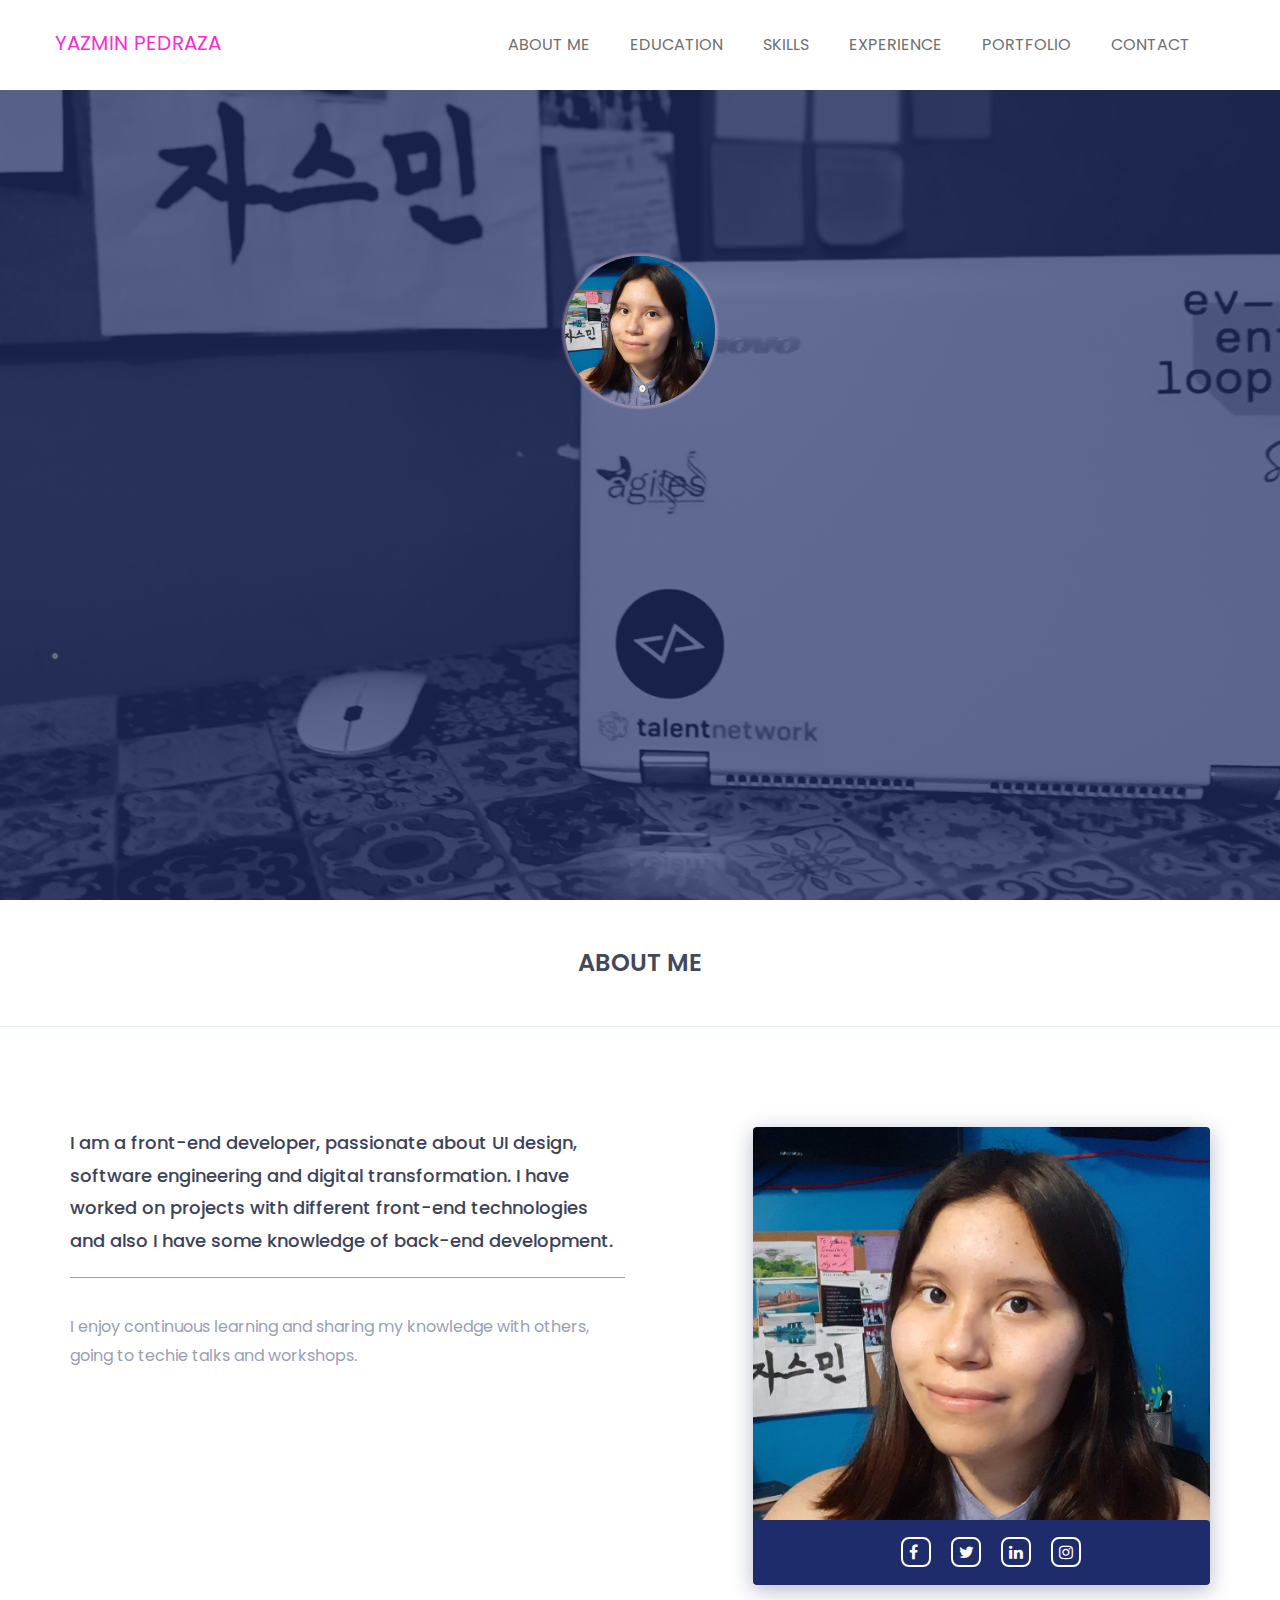
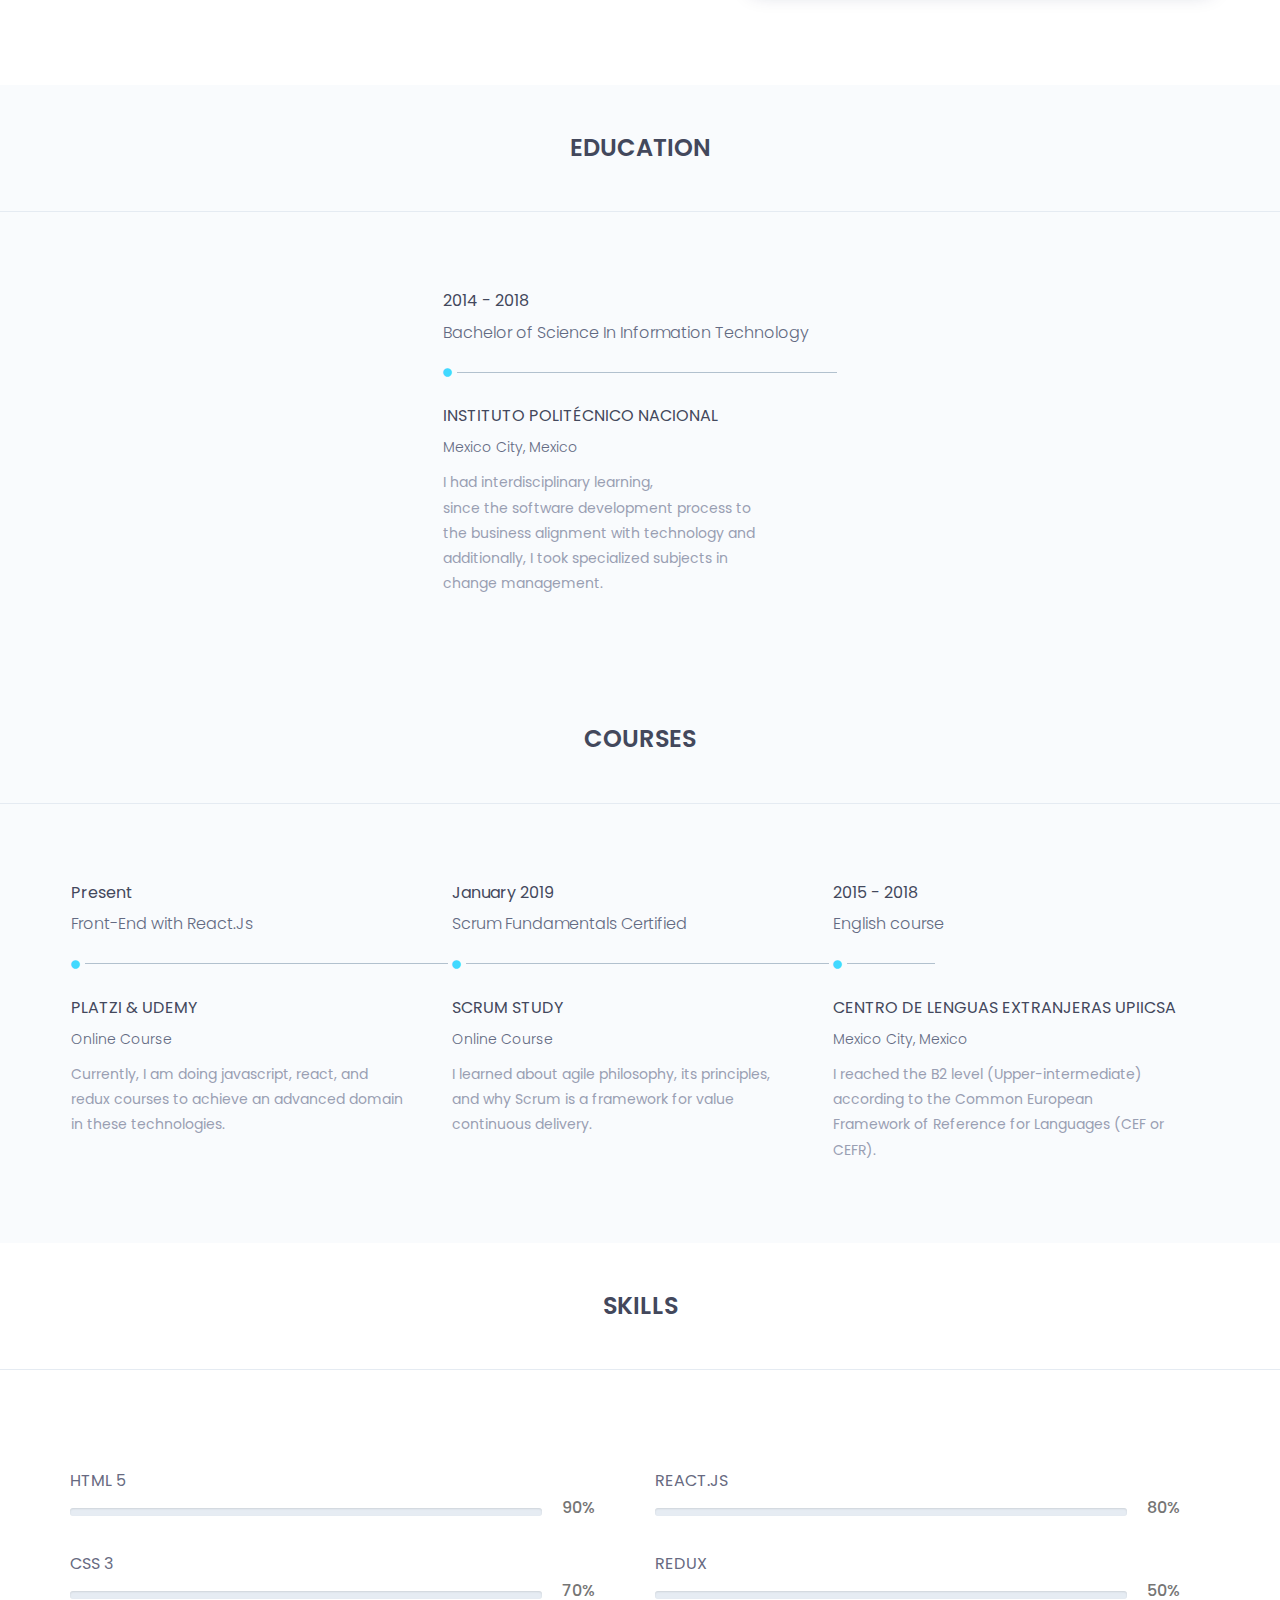
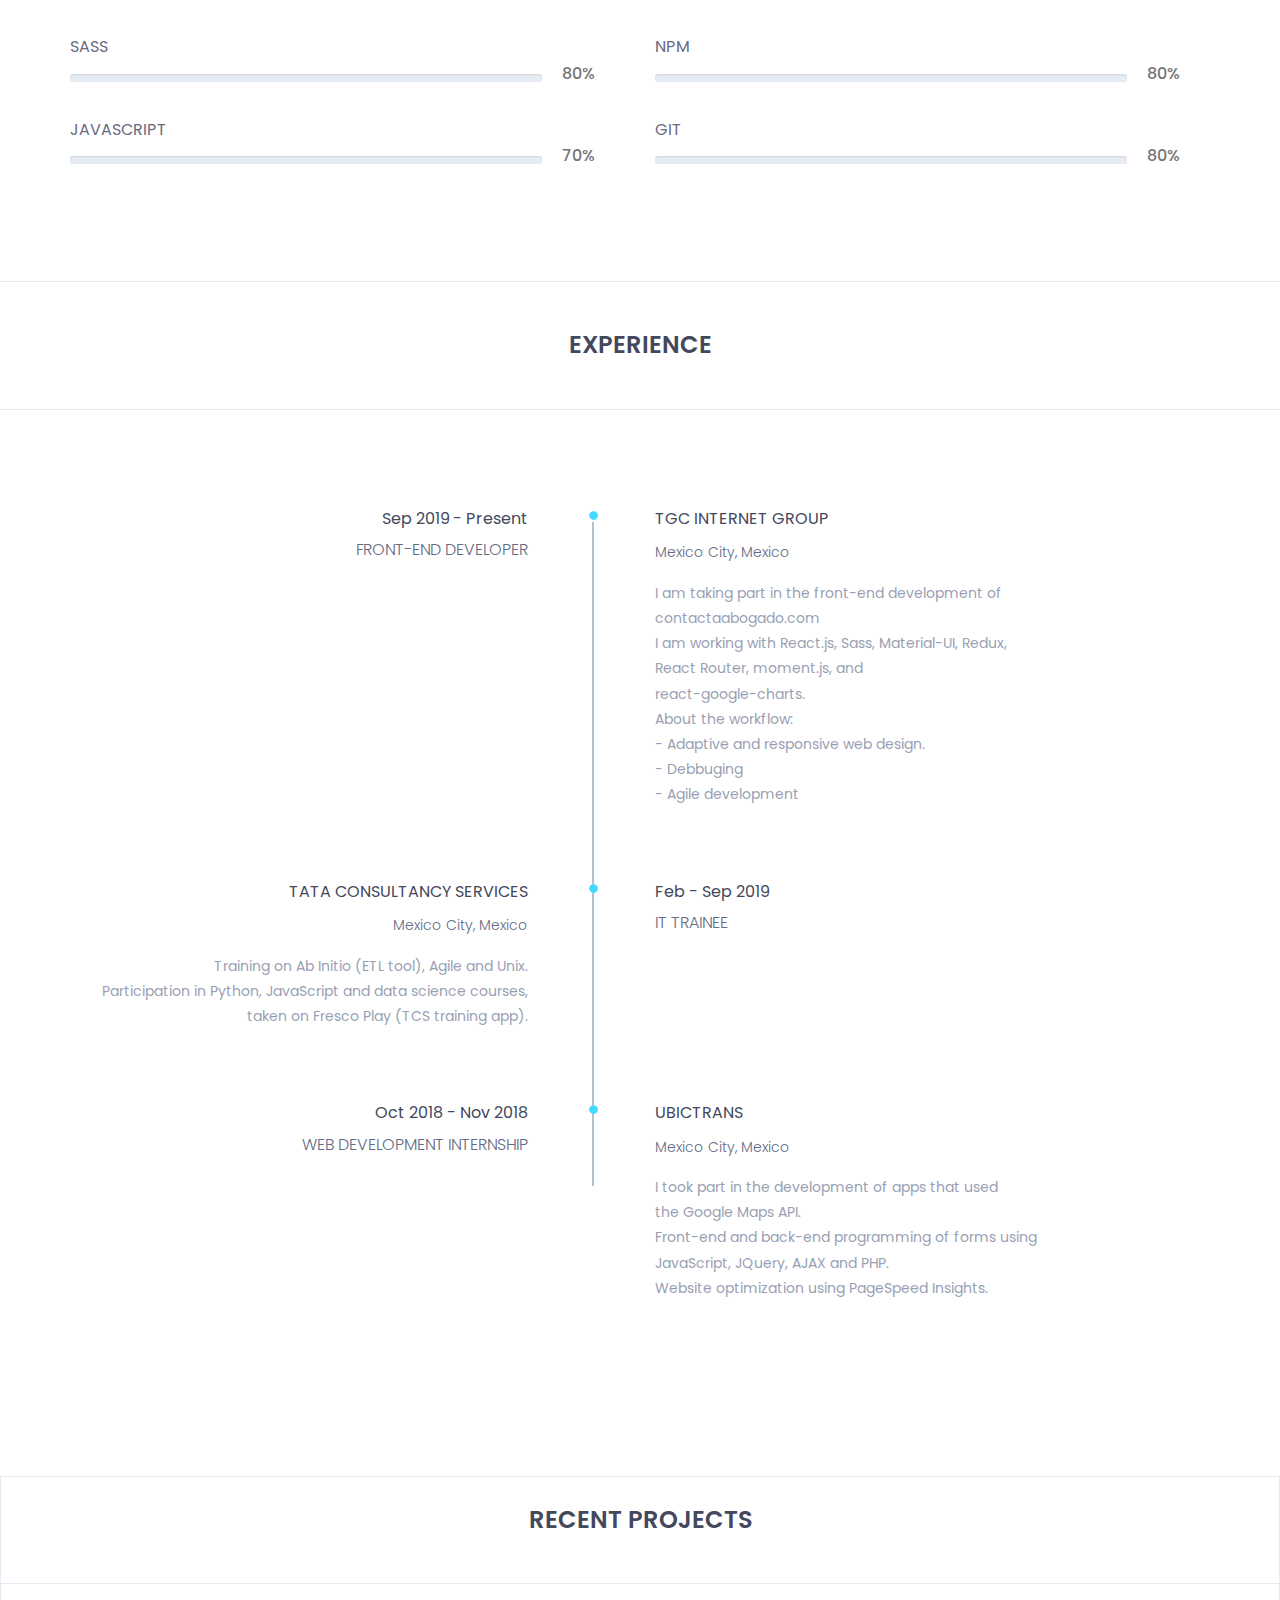
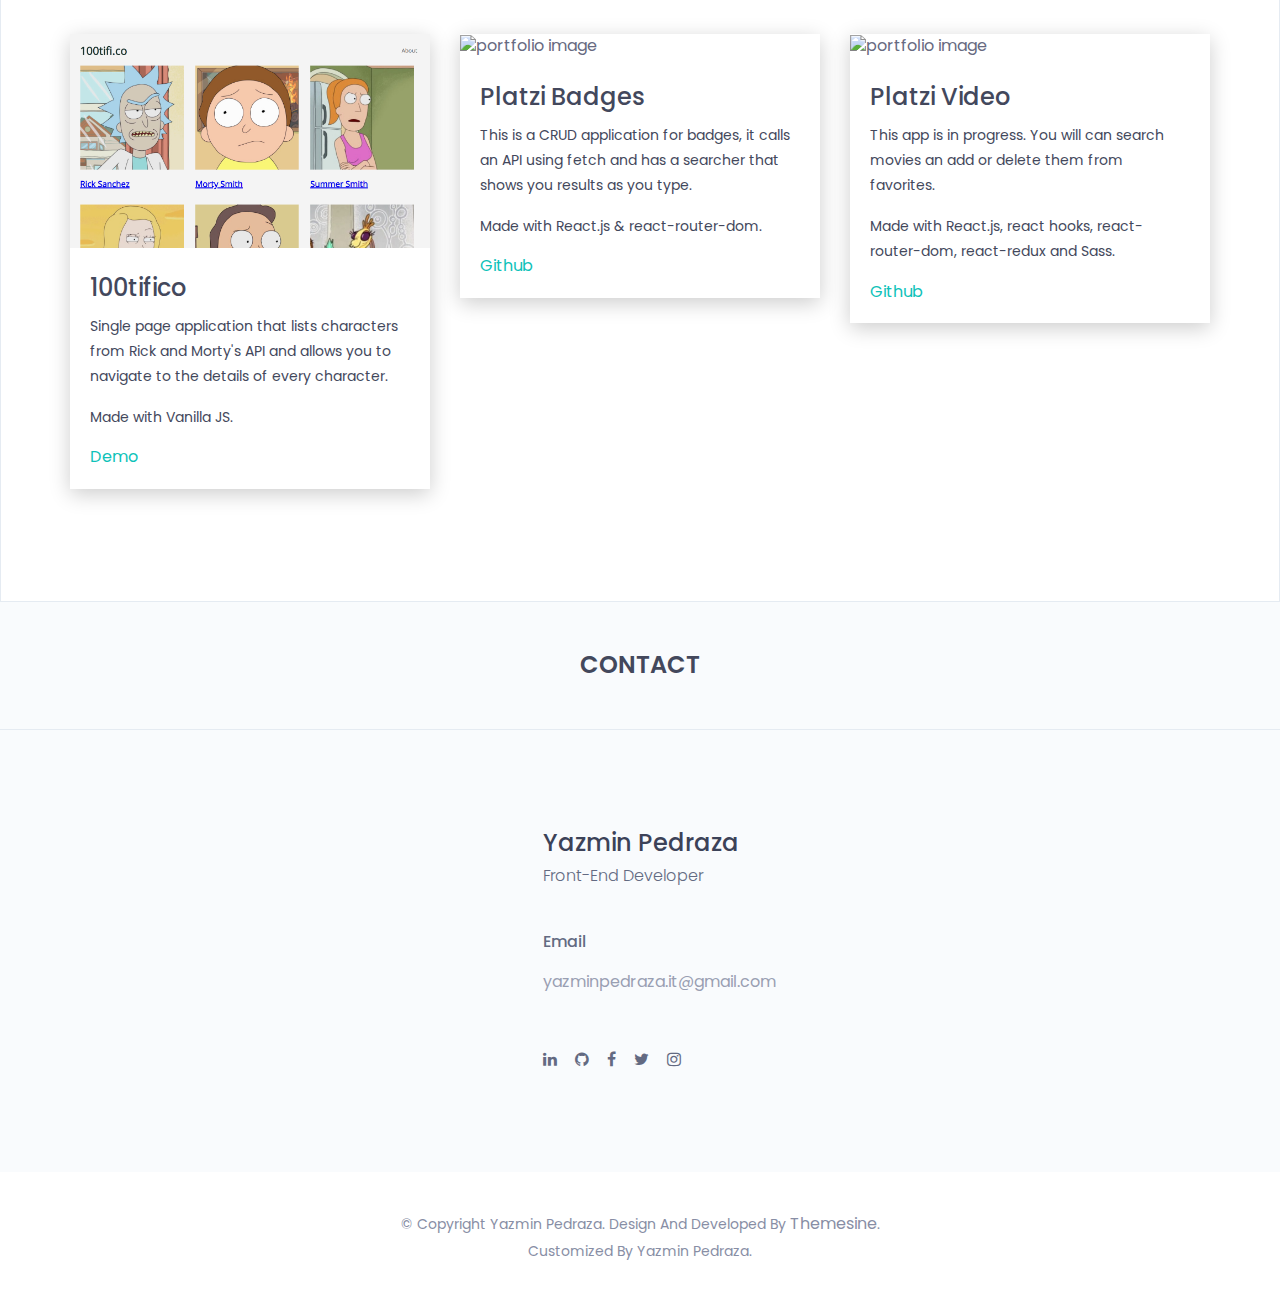
==== commit 771b7045: "Adding cv" ====
--- a/index.html
+++ b/index.html
@@ -108,9 +108,10 @@
                 </li>
                 <li class="smooth-menu"><a href="#projects">Portfolio</a></li>
                 <li class="smooth-menu"><a href="#contact">Contact</a></li>
-                <li class="smooth-menu">
-                  <a href="assets/download/browney.txt" download="">Resume</a>
-                </li>
+                <!-- <li class="smooth-menu">
+                  <a href="assets/download/cv-yazmin-pedraza-frontend.pdf"
+                  download="cv-yazminpedraza-frontend" target="_blank">Resume</a>
+                </li> -->
               </ul>
               <!--/.nav -->
             </div>
@@ -175,19 +176,17 @@
             <div class="col-sm-6">
               <div class="single-about-txt">
                 <h3>
-                  As a front-end developer, I have worked with javascript for
-                  two years and I have developed projects with jQuery, AJAX,
-                  Bootstrap, React.js and Sass.
+                  I am a front-end developer, passionate about UI design, software engineering and digital transformation.
+                  I have worked on projects with different front-end technologies and also I have some knowledge of back-end development.
                 </h3>
                 <p>
-                  I am passionate about UI design and software development.
-                  <br />
                   I enjoy continuous learning and sharing my knowledge with
                   others, going to techie talks and workshops.
                 </p>
                 <a
-                  href="assets/download/browney.txt"
-                  download=""
+                  href="assets/download/cv-yazmin-pedraza-frontend.pdf"
+                  download="cv-yazminpedraza-frontend"
+                  target="_blank"
                   class="animated fadeInDown text-center"
                   style="opacity: 0;"
                   >Download resume</a
@@ -656,8 +655,8 @@
                   <div class="row">
                     <div class="col-md-5">
                       <div class="experience-time text-right">
-                        <h2>Nov 2017 - Jun 2018</h2>
-                        <h3>Web Development intern</h3>
+                        <h2>Oct 2018 - Nov 2018</h2>
+                        <h3>Web development internship</h3>
                       </div>
                       <!--/.experience-time-->
                     </div>
@@ -703,7 +702,7 @@
     <section id="projects" class="portfolio">
       <div class="portfolio-details">
         <div class="section-heading text-center">
-          <h2>Portfolio</h2>
+          <h2>Recent projects</h2>
         </div>
         <div class="container">
           <div class="portfolio-content">
@@ -724,7 +723,7 @@
 												Single page application that lists characters from Rick and Morty's API and allows you to navigate to the details of every character.
 											</p>
 											<p class="card-text">
-                        Made with JavaScript Vanilla.
+                        Made with Vanilla JS.
 											</p>
 											<a href="https://yazminpedraza.github.io/cientifico/" class="card-link">Demo</a>
                     </div>
@@ -733,40 +732,46 @@
 								
                 <div class="col-sm-4">
                  
-										<div class="card">
-											<img
-												class="card-img-top"
-												src="assets/images/portfolio/portfolio_platzi.png"
-												alt="portfolio image"
-											/>
+										<div class="card portfolio-card">
+                      <div class="card-img-top">
+                        <img
+                          src="assets/images/portfolio/badges.jpg"
+                          alt="portfolio image"
+                        />
+                      </div>
 											
 											<div class="card-body">
-												<h5 class="card-title">Proyecto SOSI</h5>
+												<h5 class="card-title">Platzi Badges</h5>
 												<p class="card-text">
-													Some quick example text to build on the card title and
-													make up the bulk of the card's content.
-												</p>
-												<a href="https://yazminpedraza.github.io/portfolio_platzi/" class="card-link">Demo</a>
+                          This is a CRUD application for badges, it calls an API using fetch and has a searcher that shows you results as you type.
+                        </p>
+                        <p class="card-text">
+                          Made with React.js & react-router-dom.
+                        </p>
+												<a href="https://github.com/YazminPedraza/platzi-badges" class="card-link">Github</a>
 											</div>
 										</div>
                 </div>
                 <!-- /.col -->
 
                 <div class="col-sm-4">
-									<div class="card">
-										<img
-											class="card-img-top"
-											src="assets/images/portfolio/platziconf.png"
-											alt="portfolio image"
-										/>
+									<div class="card portfolio-card">
+                    <div class="card-img-top">
+                      <img
+                        src="assets/images/portfolio/platzivideo.jpg"
+                        alt="portfolio image"
+                      />
+                    </div>
 										
 										<div class="card-body">
-											<h5 class="card-title">Proyecto SOSI</h5>
+											<h5 class="card-title">Platzi Video</h5>
 											<p class="card-text">
-												Some quick example text to build on the card title and
-												make up the bulk of the card's content.
-											</p>
-											<a href="https://yazminpedraza.github.io/platziconf_hawaii/" class="card-link">Demo</a>
+												This app is in progress. You will can search movies an add or delete them from favorites. 
+                      </p>
+                      <p class="card-text">
+                        Made with React.js, react hooks, react-router-dom, react-redux and Sass.
+                      </p>
+											<a href="https://github.com/YazminPedraza/platzi-video" class="card-link">Github</a>
 										</div>
                   <!-- /.item -->
                 </div>
@@ -921,10 +926,4 @@
     <!--Custom JS-->
     <script src="assets/js/custom.js"></script>
   </body>
-</html>
-
-I'm a fan of Star Trek movies and recently Star Wars.
-Sometimes, on weekends I go with my boyfriend to parks or tourist places in Mexico City.  
-I enjoy watching comedy series, currently, I am watching Modern Family to raise my vocabulary.
-My favorite videogames are the sims, Mario party, Mario kart, actually, almost anyone racing game.
-As a passionate developer, I spend most of my free time learning new things or practicing what I have learned.+</html>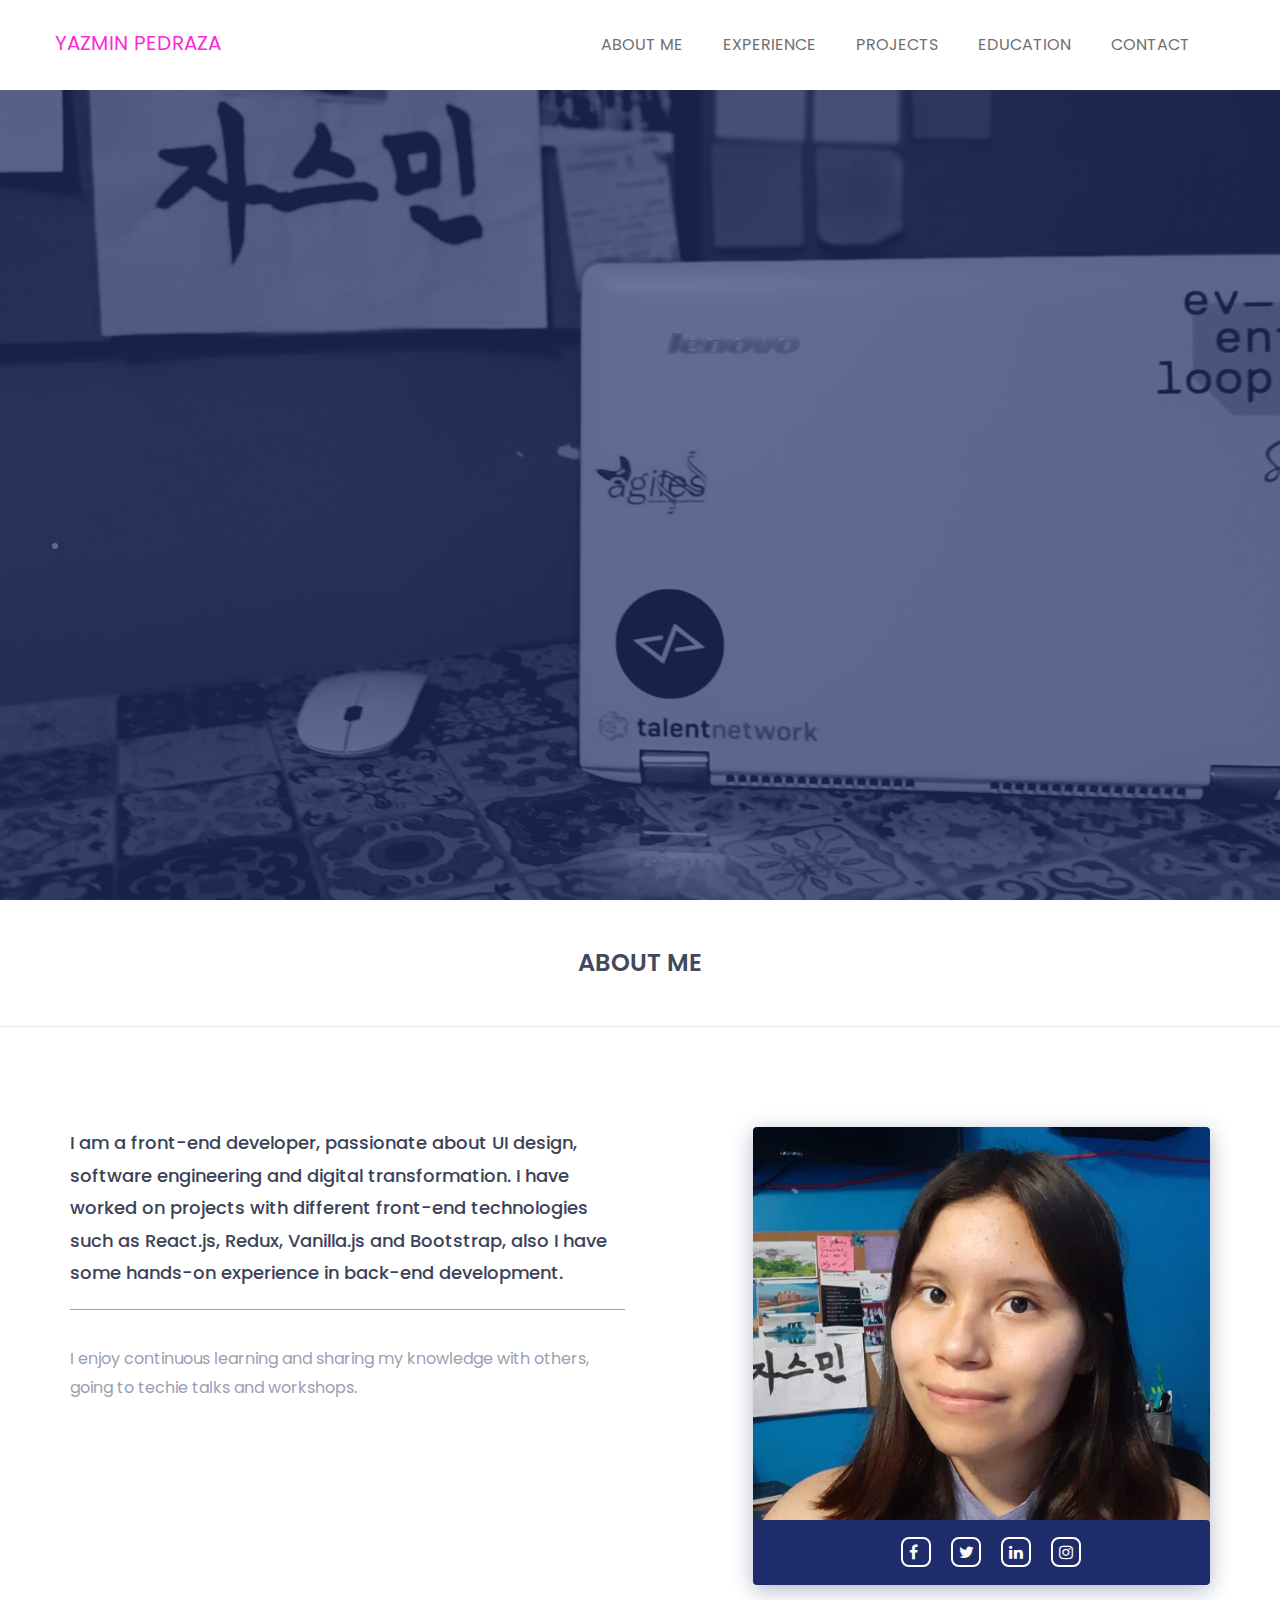
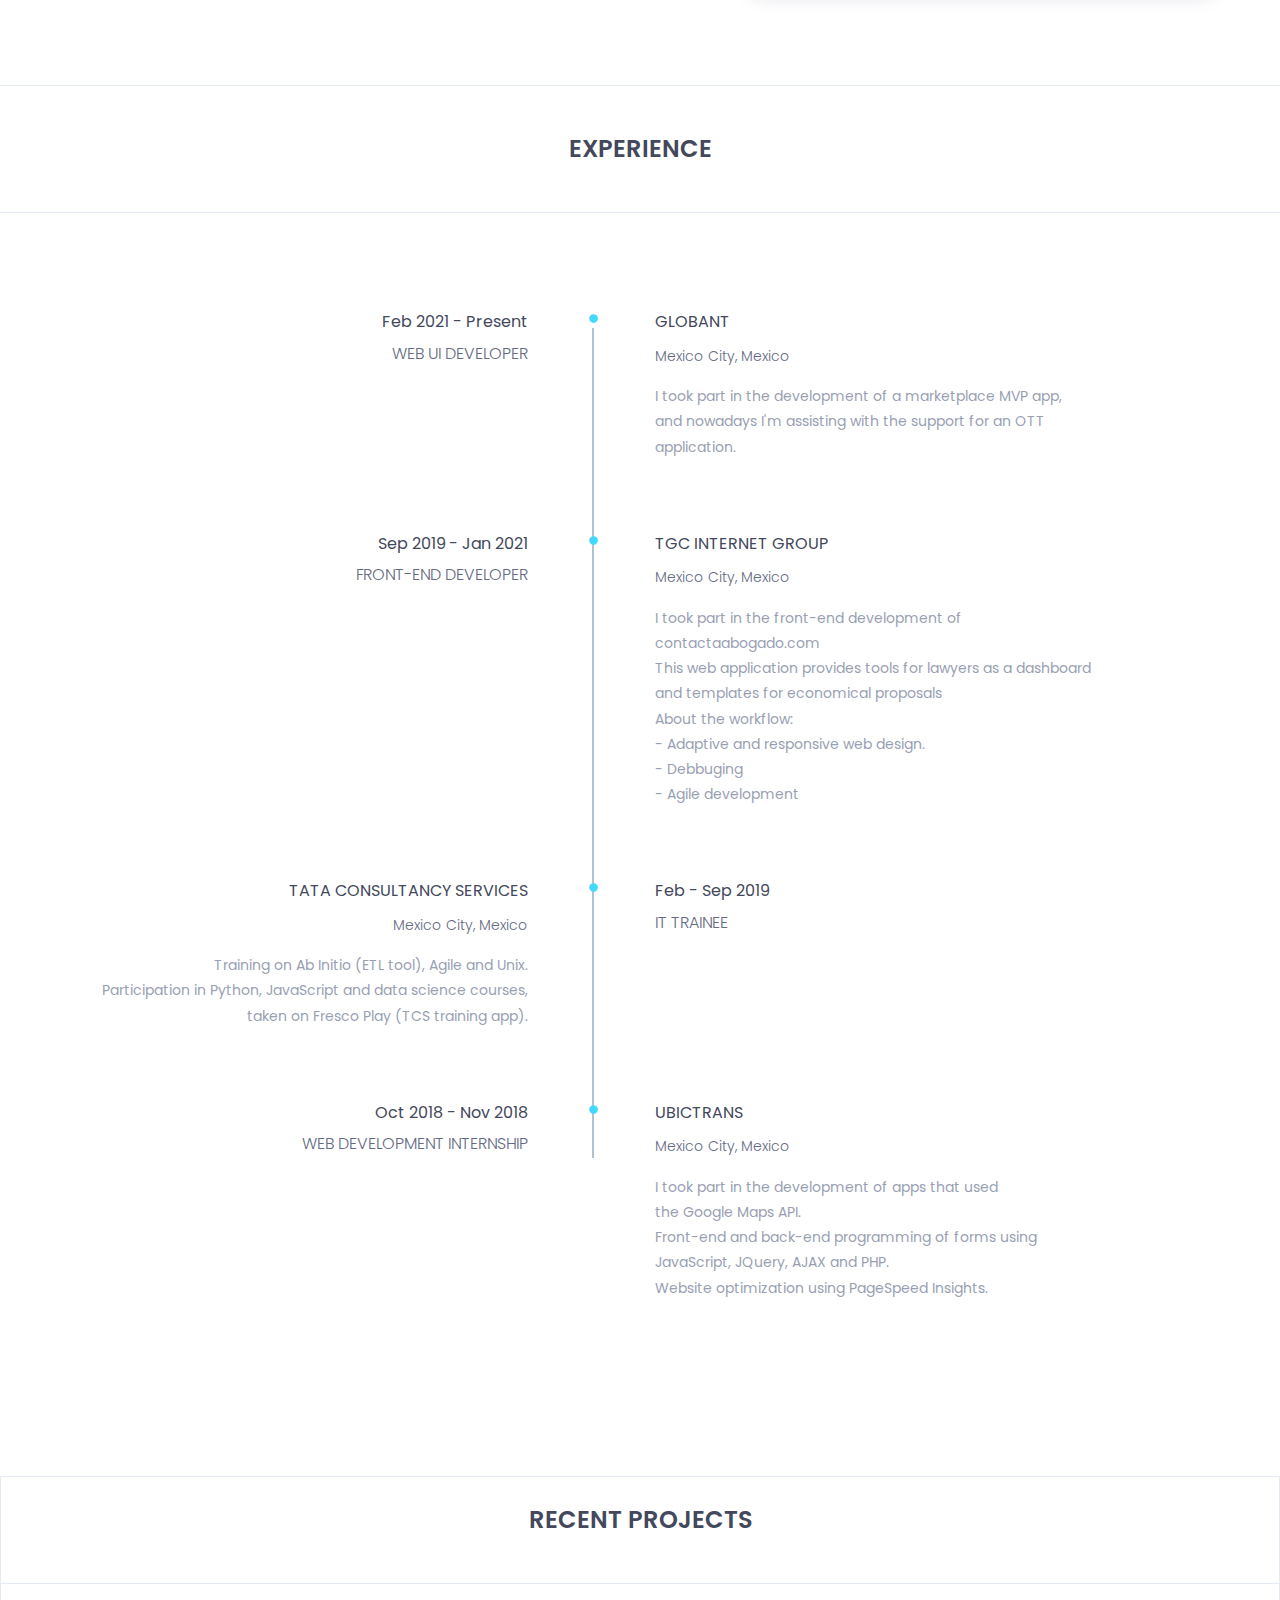
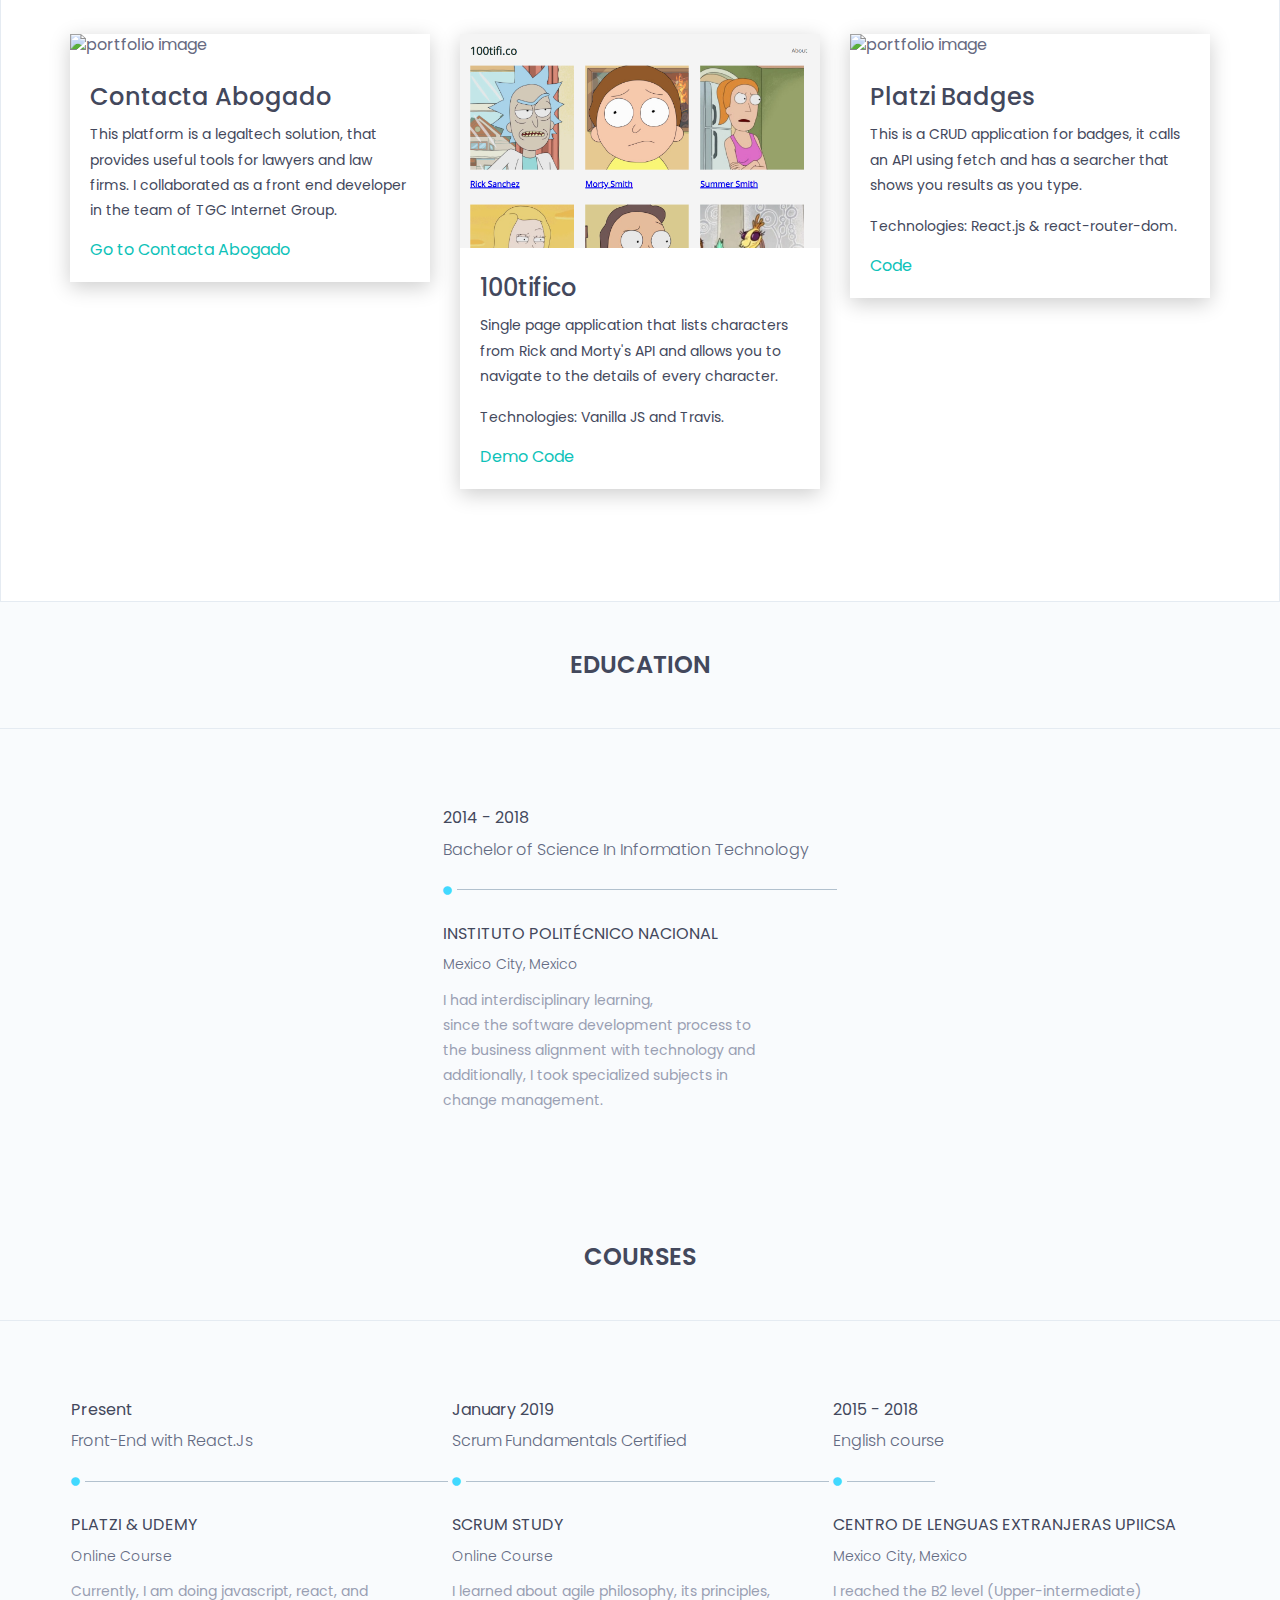
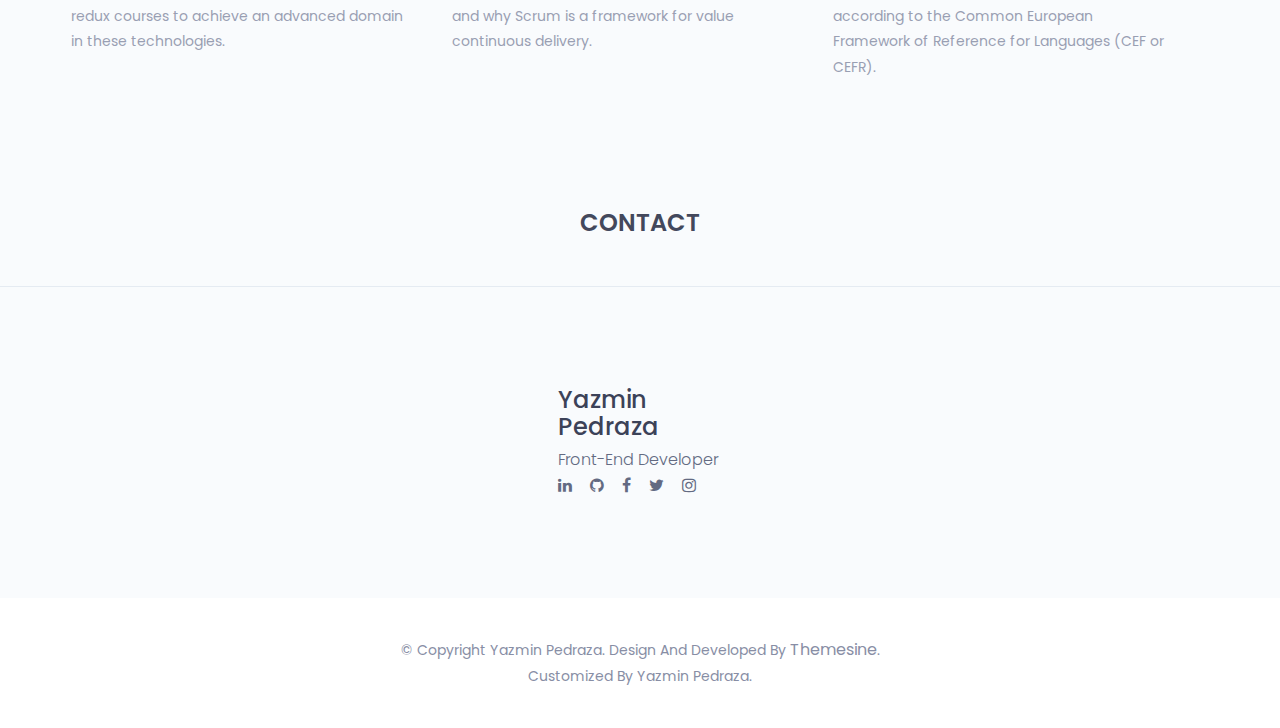
==== commit 9c1cf0f5: "Update experience and contact info" ====
--- a/index.html
+++ b/index.html
@@ -6,6 +6,12 @@
     <meta http-equiv="X-UA-Compatible" content="IE=edge" />
     <meta name="viewport" content="width=device-width, initial-scale=1" />
     <!-- The above 3 meta tags *must* come first in the head; any other head content must come *after* these tags -->
+
+    <meta property='og:title' content='My portfolio'/>
+    <meta property='og:image' content='http://www.yazminpedraza.dev/assets/images/share-image.jpg'/>
+    <meta property='og:description' content='You can see my skills, experience and projects'/>
+    <meta property='og:url' content='http://www.yazminpedraza.dev/'/>
+    <meta name="twitter:card" content="summary_large_image">
 
     <!--font-family-->
     <link
@@ -101,17 +107,12 @@
               >
                 <li class="smooth-menu active"></li>
                 <li class="smooth-menu"><a href="#about">About me</a></li>
-                <li class="smooth-menu"><a href="#education">education</a></li>
-                <li class="smooth-menu"><a href="#skills">skills</a></li>
                 <li class="smooth-menu">
                   <a href="#experience">experience</a>
                 </li>
-                <li class="smooth-menu"><a href="#projects">Portfolio</a></li>
+                <li class="smooth-menu"><a href="#projects">Projects</a></li>
+                <li class="smooth-menu"><a href="#education">Education</a></li>
                 <li class="smooth-menu"><a href="#contact">Contact</a></li>
-                <!-- <li class="smooth-menu">
-                  <a href="assets/download/cv-yazmin-pedraza-frontend.pdf"
-                  download="cv-yazminpedraza-frontend" target="_blank">Resume</a>
-                </li> -->
               </ul>
               <!--/.nav -->
             </div>
@@ -135,12 +136,12 @@
         <div class="row">
           <div class="col-md-12 text-center">
             <div class="header-text">
-              <div class="welcome-hero-profile-image">
+              <!-- <div class="welcome-hero-profile-image">
                 <img
                   src="assets/images/about/my_photo.jpg"
                   alt="profile_image"
                 />
-              </div>
+              </div> -->
               <h2>Hi<span> , </span>I am Yazmin Pedraza</h2>
               <p>Front-end Developer<span>.</span></p>
               <li class="smooth-menu">
@@ -177,20 +178,20 @@
               <div class="single-about-txt">
                 <h3>
                   I am a front-end developer, passionate about UI design, software engineering and digital transformation.
-                  I have worked on projects with different front-end technologies and also I have some knowledge of back-end development.
+                  I have worked on projects with different front-end technologies such as React.js, Redux, Vanilla.js and Bootstrap, also I have some hands-on experience in back-end development.
                 </h3>
                 <p>
                   I enjoy continuous learning and sharing my knowledge with
                   others, going to techie talks and workshops.
                 </p>
-                <a
+                <!-- <a
                   href="assets/download/cv-yazmin-pedraza-frontend.pdf"
                   download="cv-yazminpedraza-frontend"
                   target="_blank"
                   class="animated fadeInDown text-center"
                   style="opacity: 0;"
                   >Download resume</a
-                >
+                > -->
               </div>
             </div>
 
@@ -239,313 +240,6 @@
     <!--/.about-->
     <!--about end -->
 
-    <!--education start -->
-    <section id="education" class="education">
-      <div class="section-heading text-center">
-        <h2>education</h2>
-      </div>
-      <div class="container">
-        <div class="education-horizontal-timeline justify-content-center">
-          <div class="row">
-            <div class="col-sm-12">
-              <div class="single-horizontal-timeline">
-                <div class="experience-time">
-                  <h2>2014 - 2018</h2>
-                  <h3>
-                    bachelor <span>of </span> science in information technology
-                  </h3>
-                </div>
-                <!--/.experience-time-->
-                <div class="timeline-horizontal-border">
-                  <i class="fa fa-circle" aria-hidden="true"></i>
-                  <span class="single-timeline-horizontal"></span>
-                </div>
-                <div class="timeline">
-                  <div class="timeline-content">
-                    <h4 class="title">
-                      instituto politécnico nacional
-                    </h4>
-                    <h5 class="">mexico city, mexico</h5>
-                    <p class="description">
-                      I had interdisciplinary learning, <br />since the software
-                      development process to the business alignment with
-                      technology and additionally, I took specialized subjects
-                      in change management.
-                    </p>
-                  </div>
-                  <!--/.timeline-content-->
-                </div>
-                <!--/.timeline-->
-              </div>
-            </div>
-          </div>
-        </div>
-      </div>
-    </section>
-    <!--/.education-->
-    <!--education end -->
-
-    <!--courses start -->
-    <section id="courses" class="education">
-      <div class="section-heading text-center">
-        <h2>courses</h2>
-      </div>
-      <div class="container">
-        <div class="education-horizontal-timeline">
-          <div class="row">
-            <div class="col-sm-4">
-              <div class="single-horizontal-timeline">
-                <div class="experience-time">
-                  <h2>Present</h2>
-                  <h3>Front-end <span>with</span> React.js</h3>
-                </div>
-                <!--/.experience-time-->
-                <div class="timeline-horizontal-border">
-                  <i class="fa fa-circle" aria-hidden="true"></i>
-                  <span class="single-timeline-horizontal"></span>
-                </div>
-                <div class="timeline">
-                  <div class="timeline-content">
-                    <h4 class="title">
-                      Platzi & Udemy
-                    </h4>
-                    <h5>Online course</h5>
-                    <p class="description">
-                      Currently, I am doing javascript, react, and redux courses
-                      to achieve an advanced domain in these technologies.
-                    </p>
-                  </div>
-                  <!--/.timeline-content-->
-                </div>
-                <!--/.timeline-->
-              </div>
-            </div>
-            <div class="col-sm-4">
-              <div class="single-horizontal-timeline">
-                <div class="experience-time">
-                  <h2>January 2019</h2>
-                  <h3>Scrum Fundamentals Certified</h3>
-                </div>
-                <!--/.experience-time-->
-                <div class="timeline-horizontal-border">
-                  <i class="fa fa-circle" aria-hidden="true"></i>
-                  <span class="single-timeline-horizontal"></span>
-                </div>
-                <div class="timeline">
-                  <div class="timeline-content">
-                    <h4 class="title">
-                      Scrum Study
-                    </h4>
-                    <h5>Online course</h5>
-                    <p class="description">
-                      I learned about agile philosophy, its principles, and why
-                      Scrum is a framework for value continuous delivery.
-                    </p>
-                  </div>
-                  <!--/.timeline-content-->
-                </div>
-                <!--/.timeline-->
-              </div>
-            </div>
-            <div class="col-sm-4">
-              <div class="single-horizontal-timeline">
-                <div class="experience-time">
-                  <h2>2015 - 2018</h2>
-                  <h3>English <span>course</span></h3>
-                </div>
-                <!--/.experience-time-->
-                <div class="timeline-horizontal-border">
-                  <i class="fa fa-circle" aria-hidden="true"></i>
-                  <span
-                    class="single-timeline-horizontal spacial-horizontal-line"
-                  ></span>
-                </div>
-                <div class="timeline">
-                  <div class="timeline-content">
-                    <h4 class="title">
-                      Centro de Lenguas Extranjeras UPIICSA
-                    </h4>
-                    <h5>mexico city, mexico</h5>
-                    <p class="description">
-                      I reached the B2 level (Upper-intermediate) according to
-                      the Common European Framework of Reference for Languages
-                      (CEF or CEFR).
-                    </p>
-                  </div>
-                  <!--/.timeline-content-->
-                </div>
-                <!--/.timeline-->
-              </div>
-            </div>
-          </div>
-        </div>
-      </div>
-    </section>
-    <!--/.education-->
-    <!--education end -->
-
-    <!--skills start -->
-    <section id="skills" class="skills">
-      <div class="skill-content">
-        <div class="section-heading text-center">
-          <h2>skills</h2>
-        </div>
-        <div class="container">
-          <div class="row">
-            <div class="col-md-6">
-              <div class="single-skill-content">
-                <div class="barWrapper">
-                  <span class="progressText">HTML 5</span>
-                  <div class="single-progress-txt">
-                    <div class="progress">
-                      <div
-                        class="progress-bar"
-                        role="progressbar"
-                        aria-valuenow="90"
-                        aria-valuemin="10"
-                        aria-valuemax="100"
-                        style=""
-                      ></div>
-                    </div>
-                    <h3>90%</h3>
-                  </div>
-                </div>
-                <!-- /.barWrapper -->
-                <div class="barWrapper">
-                  <span class="progressText">CSS 3</span>
-                  <div class="single-progress-txt">
-                    <div class="progress">
-                      <div
-                        class="progress-bar"
-                        role="progressbar"
-                        aria-valuenow="70"
-                        aria-valuemin="10"
-                        aria-valuemax="100"
-                        style=""
-                      ></div>
-                    </div>
-                    <h3>70%</h3>
-                  </div>
-                </div>
-                <!-- /.barWrapper -->
-                <div class="barWrapper">
-                  <span class="progressText">Sass</span>
-                  <div class="single-progress-txt">
-                    <div class="progress">
-                      <div
-                        class="progress-bar"
-                        role="progressbar"
-                        aria-valuenow="80"
-                        aria-valuemin="10"
-                        aria-valuemax="100"
-                        style=""
-                      ></div>
-                    </div>
-                    <h3>80%</h3>
-                  </div>
-                </div>
-                <!-- /.barWrapper -->
-                <div class="barWrapper">
-                  <span class="progressText">JavaScript</span>
-                  <div class="single-progress-txt">
-                    <div class="progress">
-                      <div
-                        class="progress-bar"
-                        role="progressbar"
-                        aria-valuenow="70"
-                        aria-valuemin="10"
-                        aria-valuemax="100"
-                        style=""
-                      ></div>
-                    </div>
-                    <h3>70%</h3>
-                  </div>
-                </div>
-                <!-- /.barWrapper -->
-              </div>
-            </div>
-            <div class="col-md-6">
-              <div class="single-skill-content">
-                <div class="barWrapper">
-                  <span class="progressText">React.js</span>
-                  <div class="single-progress-txt">
-                    <div class="progress">
-                      <div
-                        class="progress-bar"
-                        role="progressbar"
-                        aria-valuenow="80"
-                        aria-valuemin="10"
-                        aria-valuemax="100"
-                        style=""
-                      ></div>
-                    </div>
-                    <h3>80%</h3>
-                  </div>
-                </div>
-                <!-- /.barWrapper -->
-                <div class="barWrapper">
-                  <span class="progressText">Redux</span>
-                  <div class="single-progress-txt">
-                    <div class="progress">
-                      <div
-                        class="progress-bar"
-                        role="progressbar"
-                        aria-valuenow="50"
-                        aria-valuemin="10"
-                        aria-valuemax="100"
-                        style=""
-                      ></div>
-                    </div>
-                    <h3>50%</h3>
-                  </div>
-                </div>
-                <!-- /.barWrapper -->
-                <div class="barWrapper">
-                  <span class="progressText">npm</span>
-                  <div class="single-progress-txt">
-                    <div class="progress">
-                      <div
-                        class="progress-bar"
-                        role="progressbar"
-                        aria-valuenow="80"
-                        aria-valuemin="10"
-                        aria-valuemax="100"
-                        style=""
-                      ></div>
-                    </div>
-                    <h3>80%</h3>
-                  </div>
-                </div>
-                <!-- /.barWrapper -->
-                <div class="barWrapper">
-                  <span class="progressText">git</span>
-                  <div class="single-progress-txt">
-                    <div class="progress">
-                      <div
-                        class="progress-bar"
-                        role="progressbar"
-                        aria-valuenow="80"
-                        aria-valuemin="10"
-                        aria-valuemax="100"
-                        style=""
-                      ></div>
-                    </div>
-                    <h3>80%</h3>
-                  </div>
-                </div>
-                <!-- /.barWrapper -->
-              </div>
-            </div>
-          </div>
-          <!-- /.row -->
-        </div>
-        <!-- /.container -->
-      </div>
-      <!-- /.skill-content-->
-    </section>
-    <!--/.skills-->
-    <!--skills end -->
-
     <!--experience start -->
     <section id="experience" class="experience">
       <div class="section-heading text-center">
@@ -555,12 +249,49 @@
         <div class="experience-content">
           <div class="main-timeline">
             <ul>
+
               <li>
                 <div class="single-timeline-box fix">
                   <div class="row">
                     <div class="col-md-5">
                       <div class="experience-time text-right">
-                        <h2>Sep 2019 - Present</h2>
+                        <h2>Feb 2021 - Present</h2>
+                        <h3>Web UI developer</h3>
+                      </div>
+                      <!--/.experience-time-->
+                    </div>
+                    <!--/.col-->
+                    <div class="col-md-offset-1 col-md-5">
+                      <div class="timeline">
+                        <div class="timeline-content">
+                          <h4 class="title">
+                            <span
+                              ><i class="fa fa-circle" aria-hidden="true"></i
+                            ></span>
+                            Globant
+                          </h4>
+                          <h5>mexico city, mexico</h5>
+                          <p class="description">
+														 I took part in the development of a marketplace MVP app,<br/>
+                             and nowadays I'm assisting with the support for an OTT application.
+                          </p>
+                        </div>
+                        <!--/.timeline-content-->
+                      </div>
+                      <!--/.timeline-->
+                    </div>
+                    <!--/.col-->
+                  </div>
+                </div>
+                <!--/.single-timeline-box-->
+              </li>
+
+              <li>
+                <div class="single-timeline-box fix">
+                  <div class="row">
+                    <div class="col-md-5">
+                      <div class="experience-time text-right">
+                        <h2>Sep 2019 - Jan 2021</h2>
                         <h3>Front-end developer</h3>
                       </div>
                       <!--/.experience-time-->
@@ -577,9 +308,9 @@
                           </h4>
                           <h5>mexico city, mexico</h5>
                           <p class="description">
-														I am taking part in the front-end development of 
+														I took part in the front-end development of 
 														<a class="description" href="https://contactaabogado.com/" target="_blank">contactaabogado.com</a><br/> 
-														I am working with React.js, Sass, Material-UI, Redux,<br/> React Router, moment.js, and <br/>react-google-charts.<br/>
+														This web application provides tools for lawyers as a dashboard<br/> and templates for economical proposals<br/>
 														About the workflow:<br/>
 														- Adaptive and responsive web design.<br/>
 														- Debbuging<br/>
@@ -707,6 +438,30 @@
         <div class="container">
           <div class="portfolio-content">
               <div class="row">
+
+                <div class="col-sm-4">
+									<div class="card portfolio-card">
+                    <div class="card-img-top">
+                      <img
+                        src="assets/images/portfolio/contactaabogado.jpg"
+                        alt="portfolio image"
+                      />
+                    </div>
+										
+										<div class="card-body">
+											<h5 class="card-title">Contacta Abogado</h5>
+											<p class="card-text">
+                        This platform is a legaltech solution, that provides useful tools for lawyers and law firms.
+                        I collaborated as a front end developer in the team of TGC Internet Group.
+                      </p>
+                      
+											<a href="https://contactaabogado.com/" target="_blank" class="card-link">Go to Contacta Abogado</a>
+										</div>
+                  <!-- /.item -->
+                </div>
+                <!-- /.col -->
+              </div>
+
                 <div class="col-sm-4">
                   <div class="card portfolio-card">
 										<div class="card-img-top">
@@ -723,9 +478,12 @@
 												Single page application that lists characters from Rick and Morty's API and allows you to navigate to the details of every character.
 											</p>
 											<p class="card-text">
-                        Made with Vanilla JS.
-											</p>
-											<a href="https://yazminpedraza.github.io/cientifico/" class="card-link">Demo</a>
+                        Technologies: Vanilla JS and Travis.
+                      </p>
+                      <div class="card-links">
+                        <a href="https://yazinect.github.io/cientifico/" target="_blank" class="card-link">Demo</a>
+                        <a href="https://github.com/yazinect/cientifico" target="_blank" class="card-link">Code</a>
+                      </div>
                     </div>
                   </div>
 								</div>
@@ -746,37 +504,14 @@
                           This is a CRUD application for badges, it calls an API using fetch and has a searcher that shows you results as you type.
                         </p>
                         <p class="card-text">
-                          Made with React.js & react-router-dom.
+                          Technologies: React.js & react-router-dom.
                         </p>
-												<a href="https://github.com/YazminPedraza/platzi-badges" class="card-link">Github</a>
+												<a href="https://github.com/YazminPedraza/platzi-badges" target="_blank" class="card-link">Code</a>
 											</div>
 										</div>
                 </div>
                 <!-- /.col -->
 
-                <div class="col-sm-4">
-									<div class="card portfolio-card">
-                    <div class="card-img-top">
-                      <img
-                        src="assets/images/portfolio/platzivideo.jpg"
-                        alt="portfolio image"
-                      />
-                    </div>
-										
-										<div class="card-body">
-											<h5 class="card-title">Platzi Video</h5>
-											<p class="card-text">
-												This app is in progress. You will can search movies an add or delete them from favorites. 
-                      </p>
-                      <p class="card-text">
-                        Made with React.js, react hooks, react-router-dom, react-redux and Sass.
-                      </p>
-											<a href="https://github.com/YazminPedraza/platzi-video" class="card-link">Github</a>
-										</div>
-                  <!-- /.item -->
-                </div>
-                <!-- /.col -->
-              </div>
 							<!-- /.row -->
 							
           </div>
@@ -788,6 +523,151 @@
     </section>
     <!--/.portfolio-->
     <!--portfolio end -->
+
+    <!--education start -->
+    <section id="education" class="education">
+      <div class="section-heading text-center">
+        <h2>education</h2>
+      </div>
+      <div class="container">
+        <div class="education-horizontal-timeline justify-content-center">
+          <div class="row">
+            <div class="col-sm-12">
+              <div class="single-horizontal-timeline">
+                <div class="experience-time">
+                  <h2>2014 - 2018</h2>
+                  <h3>
+                    bachelor <span>of </span> science in information technology
+                  </h3>
+                </div>
+                <!--/.experience-time-->
+                <div class="timeline-horizontal-border">
+                  <i class="fa fa-circle" aria-hidden="true"></i>
+                  <span class="single-timeline-horizontal"></span>
+                </div>
+                <div class="timeline">
+                  <div class="timeline-content">
+                    <h4 class="title">
+                      instituto politécnico nacional
+                    </h4>
+                    <h5 class="">mexico city, mexico</h5>
+                    <p class="description">
+                      I had interdisciplinary learning, <br />since the software
+                      development process to the business alignment with
+                      technology and additionally, I took specialized subjects
+                      in change management.
+                    </p>
+                  </div>
+                  <!--/.timeline-content-->
+                </div>
+                <!--/.timeline-->
+              </div>
+            </div>
+          </div>
+        </div>
+      </div>
+    </section>
+    <!--/.education-->
+    <!--education end -->
+
+    <!--courses start -->
+    <section id="courses" class="education">
+      <div class="section-heading text-center">
+        <h2>courses</h2>
+      </div>
+      <div class="container">
+        <div class="education-horizontal-timeline">
+          <div class="row">
+            <div class="col-sm-4">
+              <div class="single-horizontal-timeline">
+                <div class="experience-time">
+                  <h2>Present</h2>
+                  <h3>Front-end <span>with</span> React.js</h3>
+                </div>
+                <!--/.experience-time-->
+                <div class="timeline-horizontal-border">
+                  <i class="fa fa-circle" aria-hidden="true"></i>
+                  <span class="single-timeline-horizontal"></span>
+                </div>
+                <div class="timeline">
+                  <div class="timeline-content">
+                    <h4 class="title">
+                      Platzi & Udemy
+                    </h4>
+                    <h5>Online course</h5>
+                    <p class="description">
+                      Currently, I am doing javascript, react, and redux courses
+                      to achieve an advanced domain in these technologies.
+                    </p>
+                  </div>
+                  <!--/.timeline-content-->
+                </div>
+                <!--/.timeline-->
+              </div>
+            </div>
+            <div class="col-sm-4">
+              <div class="single-horizontal-timeline">
+                <div class="experience-time">
+                  <h2>January 2019</h2>
+                  <h3>Scrum Fundamentals Certified</h3>
+                </div>
+                <!--/.experience-time-->
+                <div class="timeline-horizontal-border">
+                  <i class="fa fa-circle" aria-hidden="true"></i>
+                  <span class="single-timeline-horizontal"></span>
+                </div>
+                <div class="timeline">
+                  <div class="timeline-content">
+                    <h4 class="title">
+                      Scrum Study
+                    </h4>
+                    <h5>Online course</h5>
+                    <p class="description">
+                      I learned about agile philosophy, its principles, and why
+                      Scrum is a framework for value continuous delivery.
+                    </p>
+                  </div>
+                  <!--/.timeline-content-->
+                </div>
+                <!--/.timeline-->
+              </div>
+            </div>
+            <div class="col-sm-4">
+              <div class="single-horizontal-timeline">
+                <div class="experience-time">
+                  <h2>2015 - 2018</h2>
+                  <h3>English <span>course</span></h3>
+                </div>
+                <!--/.experience-time-->
+                <div class="timeline-horizontal-border">
+                  <i class="fa fa-circle" aria-hidden="true"></i>
+                  <span
+                    class="single-timeline-horizontal spacial-horizontal-line"
+                  ></span>
+                </div>
+                <div class="timeline">
+                  <div class="timeline-content">
+                    <h4 class="title">
+                      Centro de Lenguas Extranjeras UPIICSA
+                    </h4>
+                    <h5>mexico city, mexico</h5>
+                    <p class="description">
+                      I reached the B2 level (Upper-intermediate) according to
+                      the Common European Framework of Reference for Languages
+                      (CEF or CEFR).
+                    </p>
+                  </div>
+                  <!--/.timeline-content-->
+                </div>
+                <!--/.timeline-->
+              </div>
+            </div>
+          </div>
+        </div>
+      </div>
+    </section>
+    <!--/.education-->
+    <!--education end -->
 
     <!--contact start -->
     <section id="contact" class="contact">
@@ -804,12 +684,12 @@
                     <h3>Yazmin Pedraza</h3>
                     <p>Front-end Developer</p>
                   </div>
-                  <div class="contact-add-info">
+                  <!-- <div class="contact-add-info">
                     <div class="single-contact-add-info">
                       <h3>email</h3>
-                      <p>yazminpedraza.it@gmail.com</p>
-                    </div>
-                  </div>
+                      <p>contact@mail.com</p>
+                    </div>
+                  </div> -->
                 </div>
                 <!--/.contact-adress-->
                 <div class="hm-foot-icon">
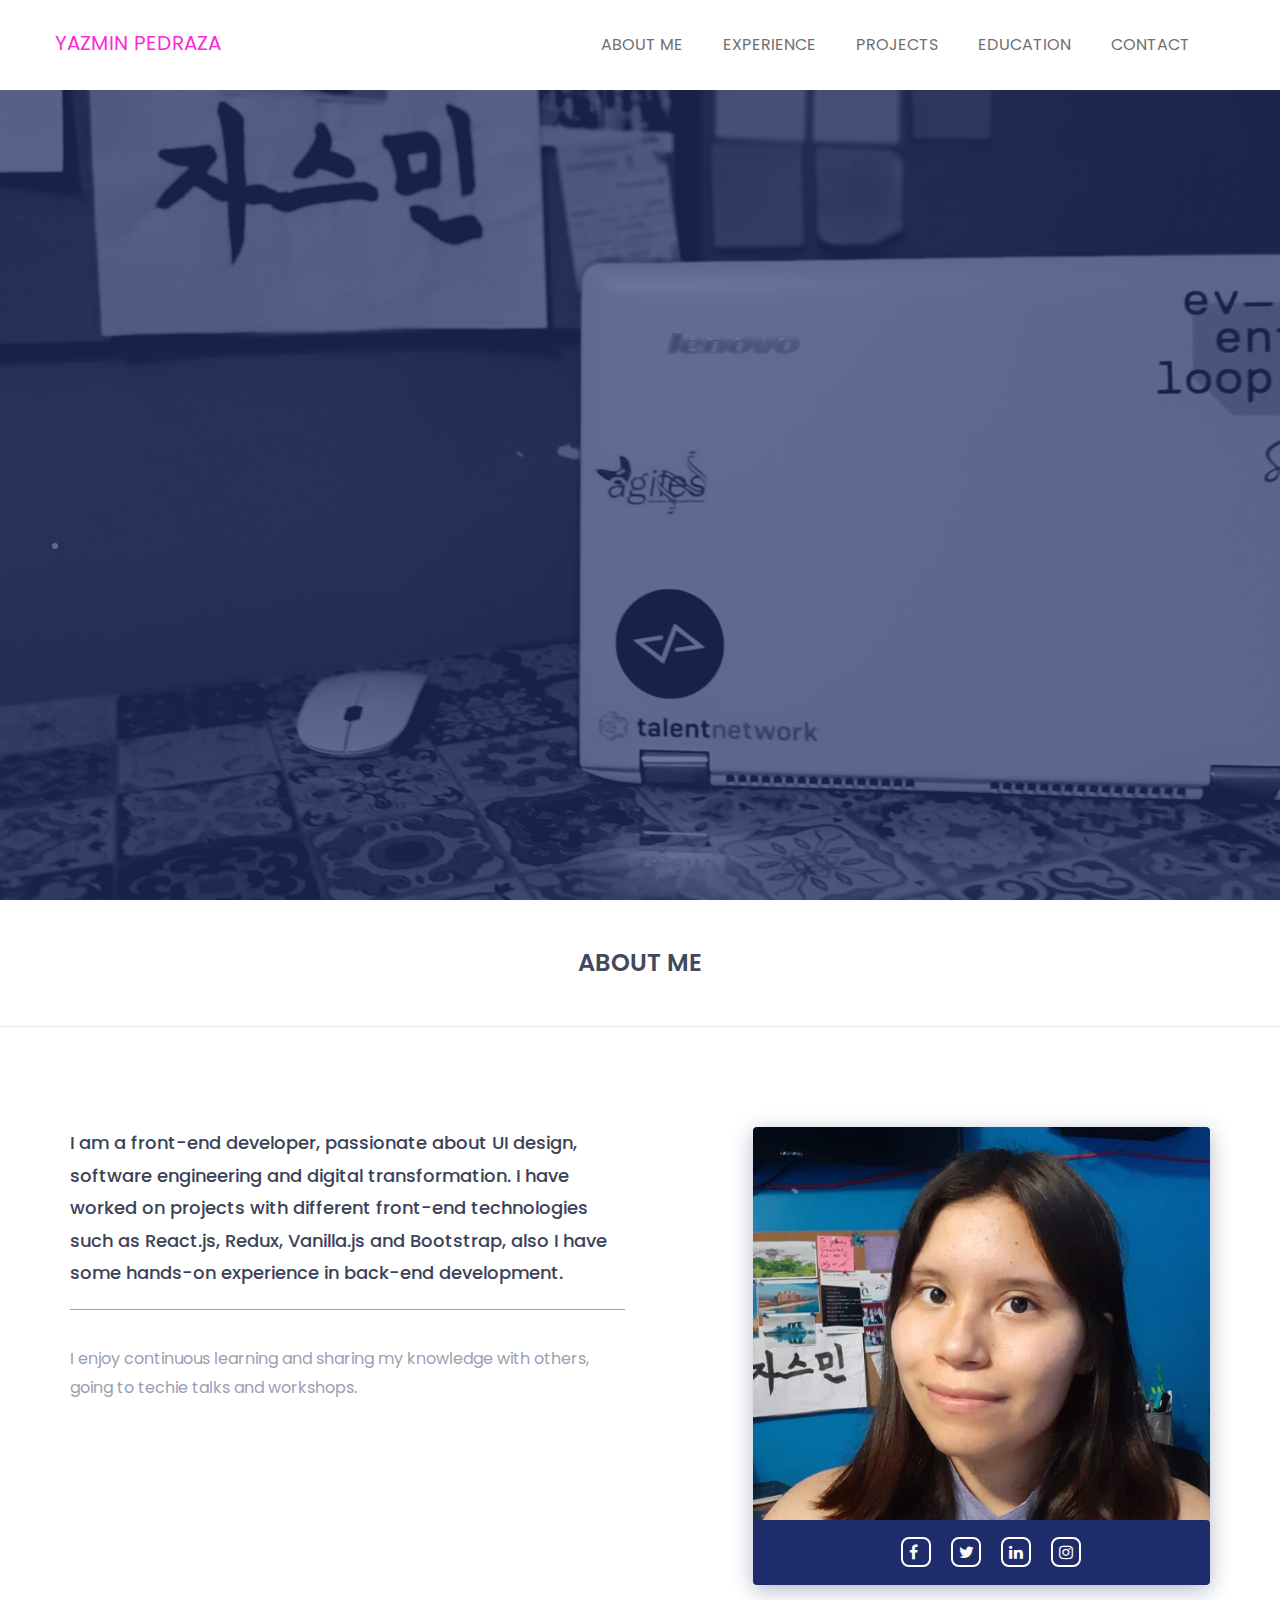
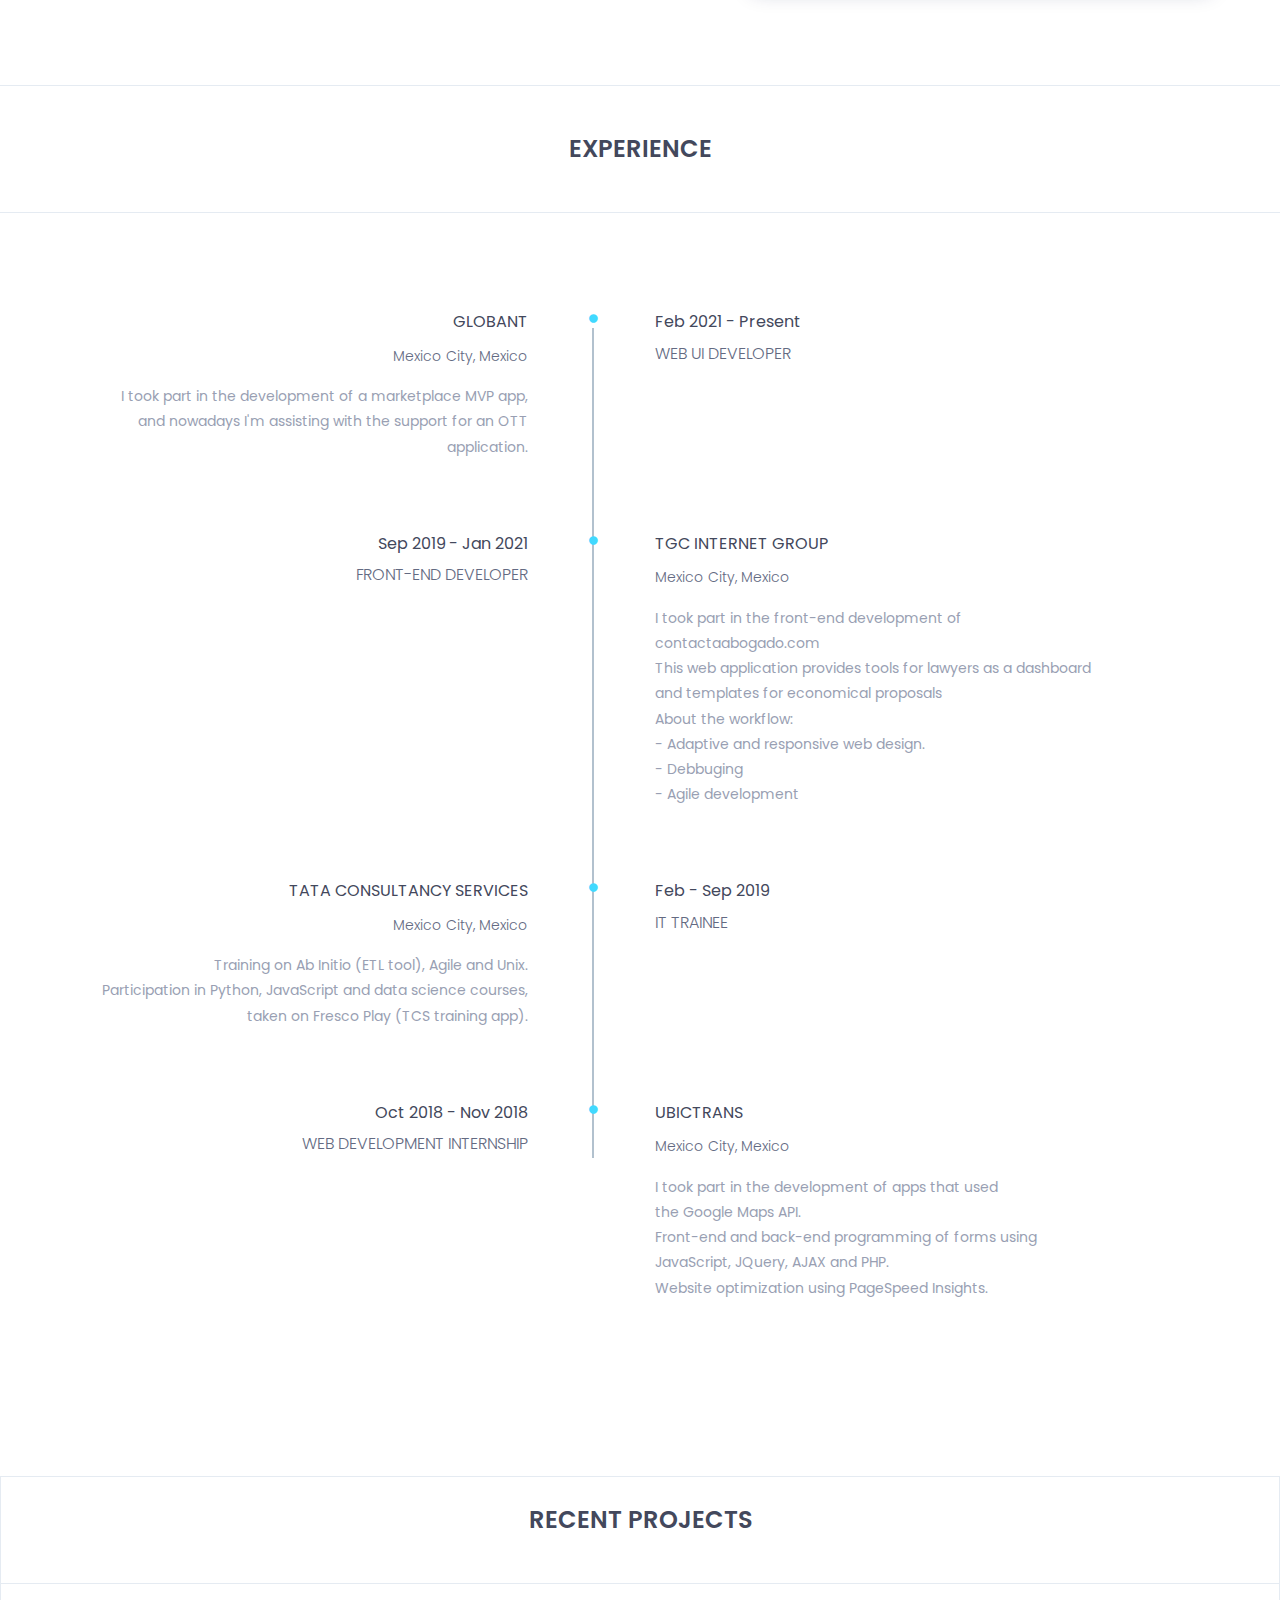
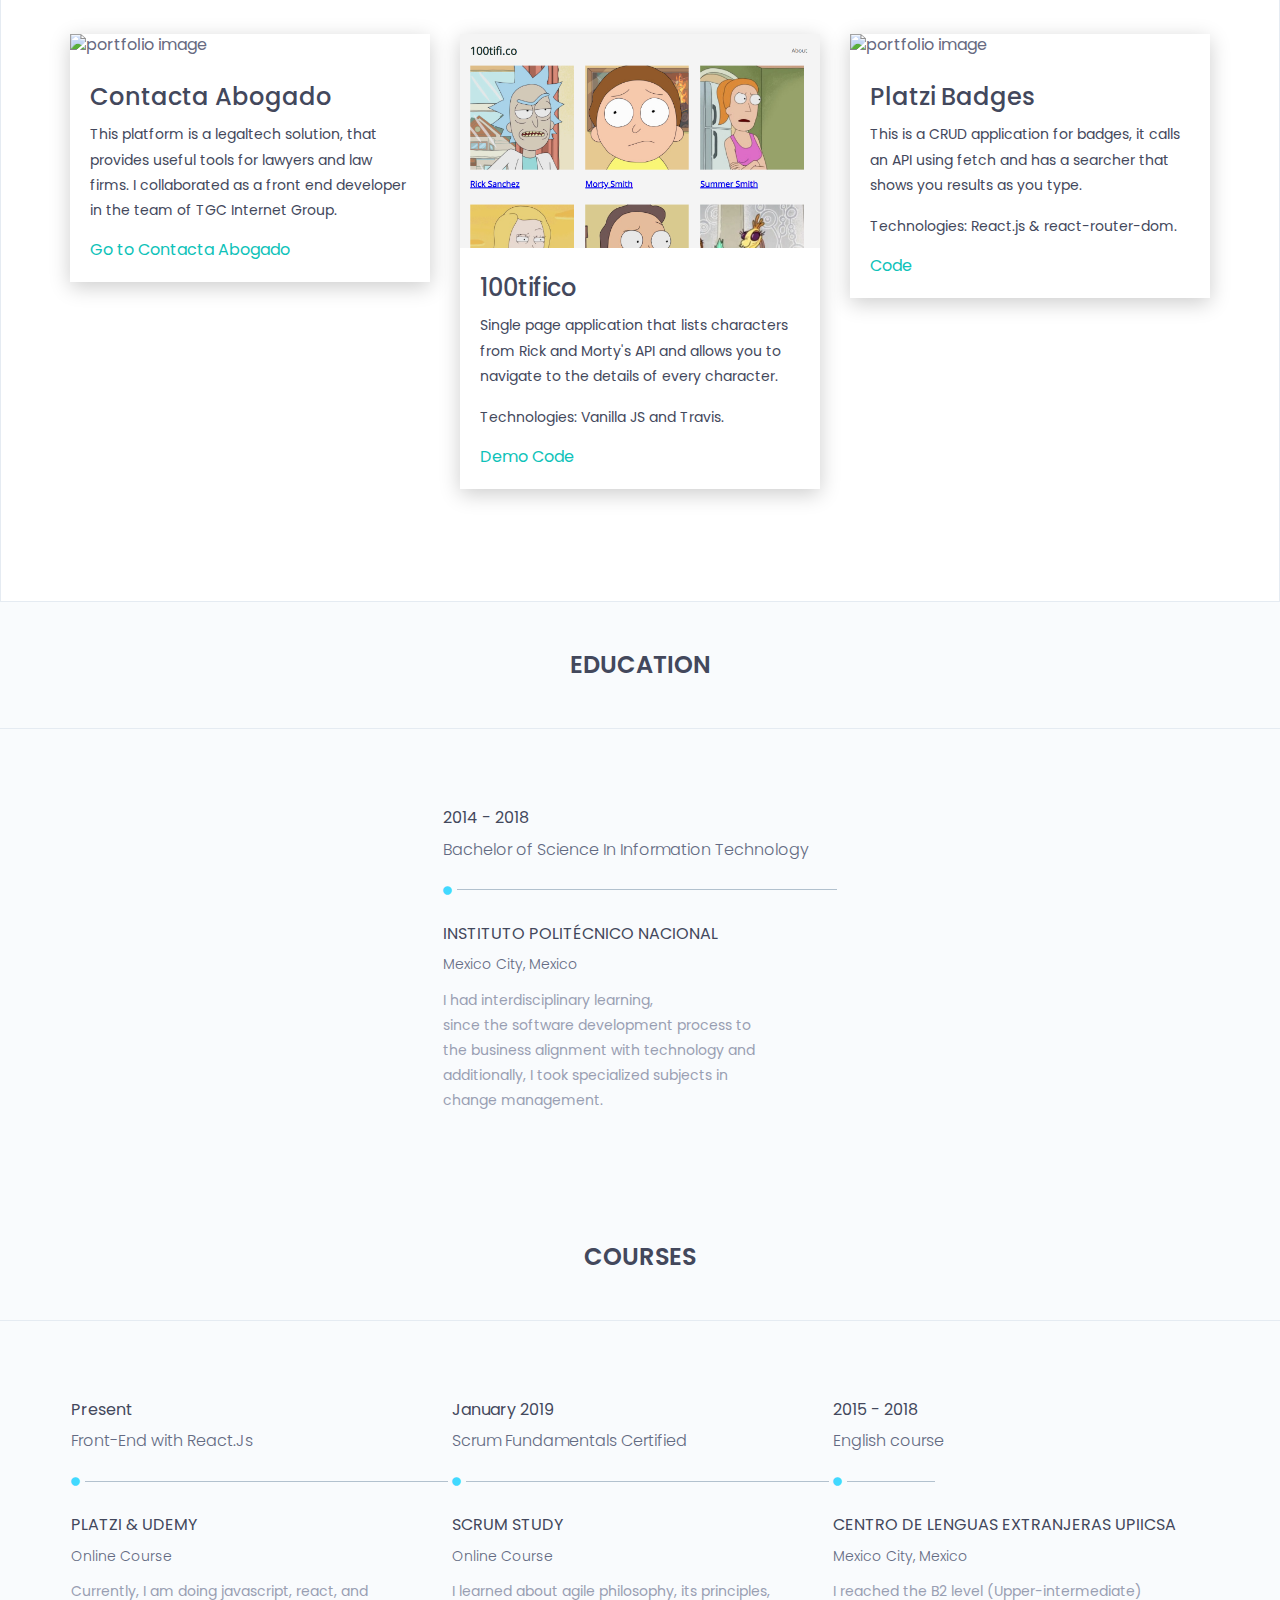
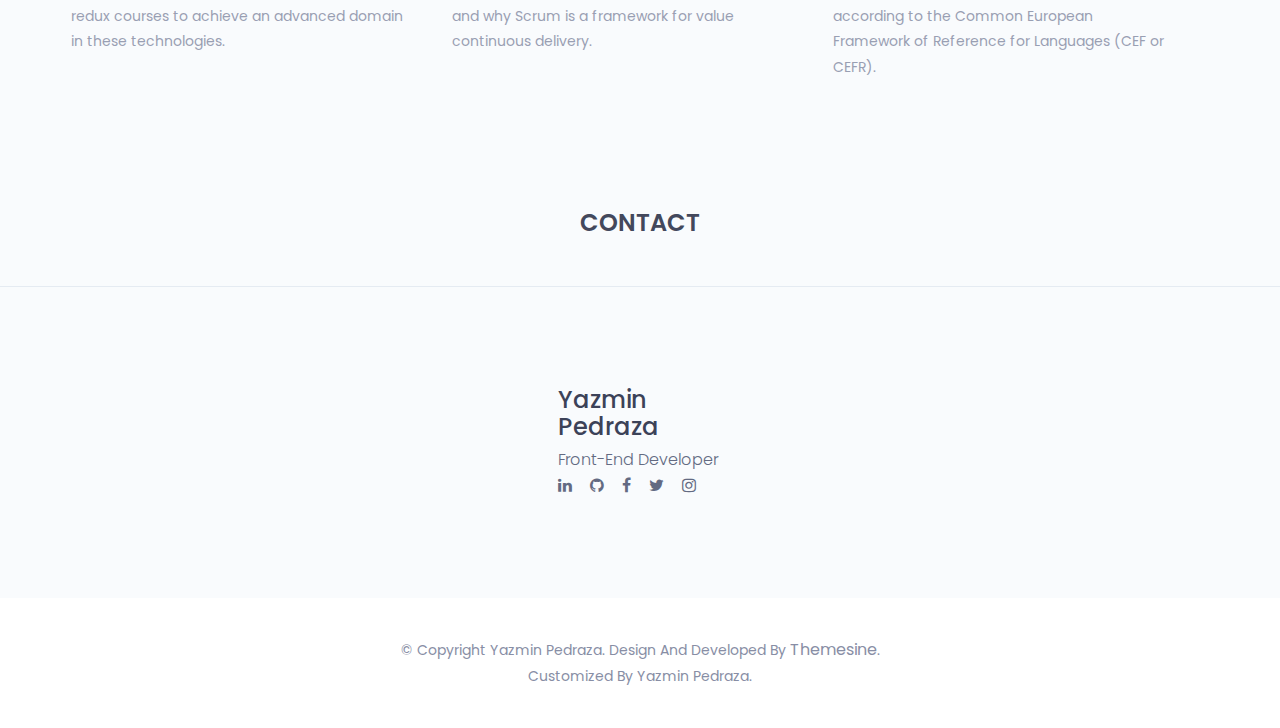
==== commit 7ad47bea: "fix experience styles" ====
--- a/index.html
+++ b/index.html
@@ -253,21 +253,23 @@
               <li>
                 <div class="single-timeline-box fix">
                   <div class="row">
+                    <div class="col-md-offset-1 col-md-5 experience-time-responsive">
+                      <div class="experience-time">
+                        <h2>
+                          <span
+                          ><i class="fa fa-circle" aria-hidden="true"></i
+                        ></span>
+                        Feb 2021 - Present
+                        </h2>
+                        <h3>Web UI developer</h3>
+                      </div>
+                      <!--/.experience-time-->
+                    </div>
+                    <!--/.col-->
                     <div class="col-md-5">
-                      <div class="experience-time text-right">
-                        <h2>Feb 2021 - Present</h2>
-                        <h3>Web UI developer</h3>
-                      </div>
-                      <!--/.experience-time-->
-                    </div>
-                    <!--/.col-->
-                    <div class="col-md-offset-1 col-md-5">
                       <div class="timeline">
-                        <div class="timeline-content">
+                        <div class="timeline-content text-right">
                           <h4 class="title">
-                            <span
-                              ><i class="fa fa-circle" aria-hidden="true"></i
-                            ></span>
                             Globant
                           </h4>
                           <h5>mexico city, mexico</h5>
@@ -279,6 +281,19 @@
                         <!--/.timeline-content-->
                       </div>
                       <!--/.timeline-->
+                    </div>
+                    <!--/.col-->
+                    <div class="col-md-offset-1 col-md-5 experience-time-main">
+                      <div class="experience-time">
+                        <h2>
+                          <span
+                            ><i class="fa fa-circle" aria-hidden="true"></i
+                          ></span>
+                          Feb 2021 - Present
+                        </h2>
+                        <h3>Web UI Developer</h3>
+                      </div>
+                      <!--/.experience-time-->
                     </div>
                     <!--/.col-->
                   </div>
